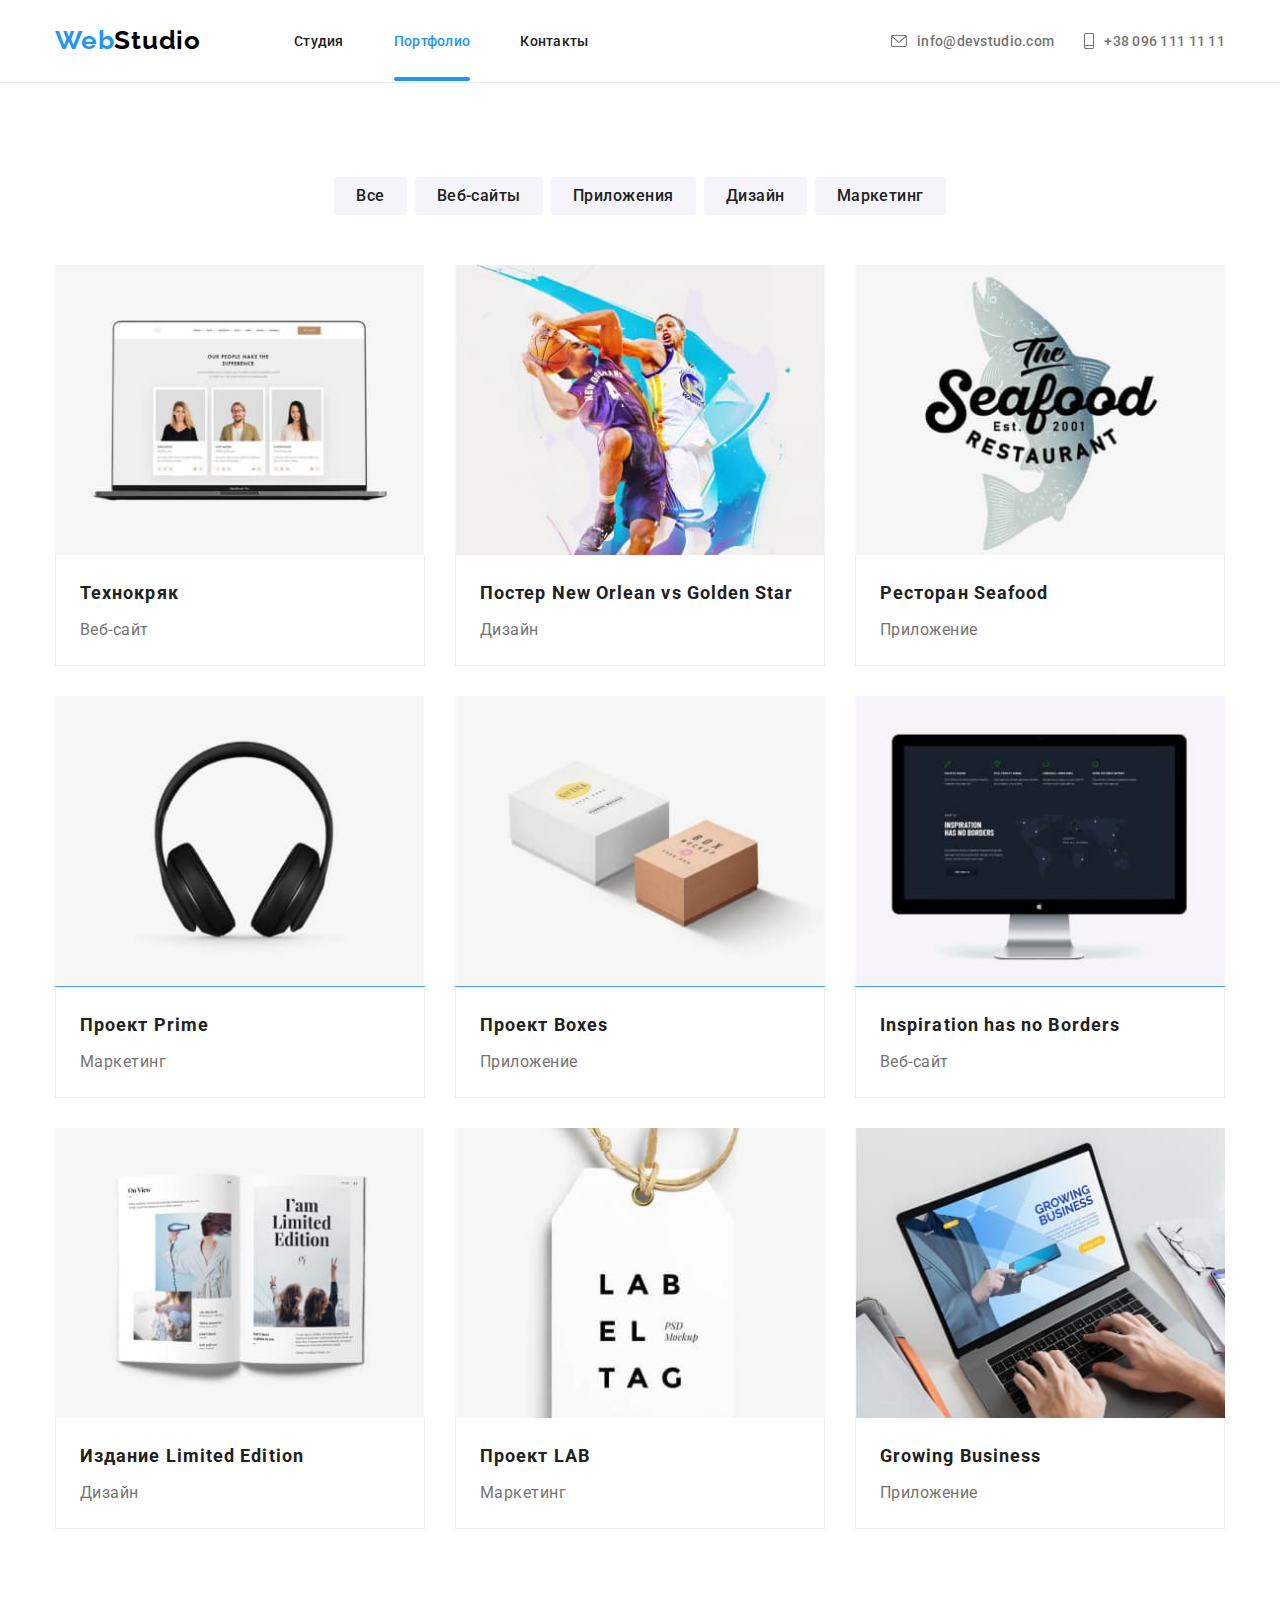
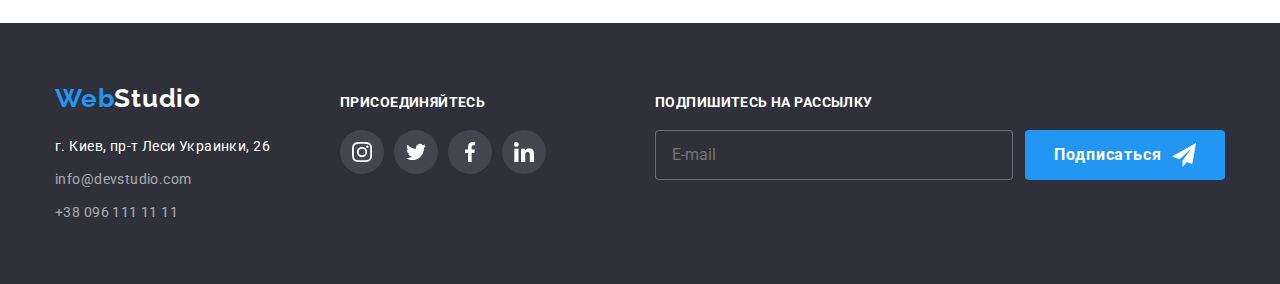
==== portfolio.html @ 91357e31 "Cloned repo and copy data from previouse one" ====
<!DOCTYPE html>
<html lang="en">
<head>
    <meta charset="UTF-8">
    <meta http-equiv="X-UA-Compatible" content="IE=edge">
    <meta name="viewport" content="width=device-width, initial-scale=1.0">
    <title>Portfolio</title>
    <link rel="preconnect" href="https://fonts.gstatic.com">
    <link href="https://fonts.googleapis.com/css2?family=Raleway:wght@700&family=Roboto:wght@400;500;700;900&display=swap"
        rel="stylesheet">
    <link rel="stylesheet" href="./css/modern-normalize.css" />
    <link rel="stylesheet" href="./css/styles.css" />
</head>
<body>
    <!-- Шапка сайта -->
    <header class="hat">
        <div class="header container">
            <nav class="nav">
                <a class="logo-web" href="./index.html">Web<span class="logo-studio">Studio</span></a>
                <ul class="pages">
                    <li><a class="nav-link" href="./index.html">Студия</a></li>
                    <li><a class="nav-link current" href="./portfolio.html">Портфолио</a></li>
                    <li><a class="nav-link" href="#">Контакты</a></li>
                </ul>
            </nav>
            <ul class="contacts">
                <li class="contacts-link">
                    <a class="mail" href="mailto:info@devstudio.com">
                        <svg class="mail-icon" width="16" height="12">
                            <use href="./images/icons/symbol-defs.svg#envelope"></use>
                        </svg>
                        info@devstudio.com
                    </a>
                </li>
                <li>
                    <a class="tel" href="tel:+380961111111">
                        <svg class="tel-icon" width="10" height="16">
                            <use href="./images/icons/symbol-defs.svg#smartphone"></use>
                        </svg>
                        +38 096 111 11 11
                    </a>
                </li>
            </ul>
        </div>
    </header>
    
    <main>
        <section>
             <!-- Заголовок для симантики - пользователю не должен видеть -->
            <h1 class="visually-hidden">Портфолио</h1>
            <!-- Кнопки фильтры -->
            <div class="container portfolio">
                <ul class="btn-set">
                    <li class="btn"><button class="portfolio-btn">Все</button></li>
                    <li class="btn"><button class="portfolio-btn">Веб-сайты</button></li>
                    <li class="btn"><button class="portfolio-btn">Приложения</button></li>
                    <li class="btn"><button class="portfolio-btn">Дизайн</button></li>
                    <li class="btn"><button class="portfolio-btn">Маркетинг</button></li>
                </ul>
            
                <ul class="portfolio-cards">
                    <li class="portfolio-card-set">
                        <div class="thumb">
                            <img src="./images/portfolio/web-side.jpg" alt="Веб-сайт"/>
                            <div class="overlay">
                                <p>Технокряк это современная площадка распространения коронавируса. Компании используют эту платформу для цифрового
                                    шпионажа и атак на защищённые сервера конкурентов.</p>
                            </div>
                        </div>                        
                        <div class="card-content">
                            <h2 class="portfolio-title">Технокряк</h2>
                            <p class="portfolio-description">Веб-сайт</p>
                        </div>                        
                    </li>

                    <li class="portfolio-card-set">
                        <div class="thumb">
                            <img src="./images/portfolio/basketball.jpg" alt="Баскетбол"/>
                            <div class="overlay">
                                <p>Технокряк это современная площадка распространения коронавируса. Компании используют эту платформу для цифрового
                                    шпионажа и атак на защищённые сервера конкурентов.</p>
                            </div>
                        </div>                        
                        <div class="card-content">
                            <h2 class="portfolio-title">Постер New Orlean vs Golden Star</h2>
                            <p class="portfolio-description">Дизайн</p>
                        </div>                        
                    </li>

                    <li class="portfolio-card-set">
                        <div class="thumb">
                            <img src="./images/portfolio/logo-the-seafood.jpg" alt="Постер ресторана" />
                            <div class="overlay">
                                <p>Технокряк это современная площадка распространения коронавируса. Компании используют эту платформу для цифрового
                                    шпионажа и атак на защищённые сервера конкурентов.</p>
                            </div>
                        </div>                        
                        <div class="card-content">
                            <h2 class="portfolio-title">Ресторан Seafood</h2>
                            <p class="portfolio-description">Приложение</p>
                        </div>                        
                    </li>

                    <li class="portfolio-card-set">
                        <div class="thumb">
                            <img src="./images/portfolio/headphones.jpg" alt="Наушники"/>
                            <div class="overlay">
                                <p>Технокряк это современная площадка распространения коронавируса. Компании используют эту платформу для цифрового
                                    шпионажа и атак на защищённые сервера конкурентов.</p>
                            </div>
                        </div>                        
                        <div class="card-content">
                            <h2 class="portfolio-title">Проект Prime</h2>
                            <p class="portfolio-description">Маркетинг</p>
                        </div>                       
                    </li>

                    <li class="portfolio-card-set">
                        <div class="thumb">
                            <img src="./images/portfolio/boxes.jpg" alt="Коробочки"/>
                            <div class="overlay">
                                <p>Технокряк это современная площадка распространения коронавируса. Компании используют эту платформу для цифрового
                                    шпионажа и атак на защищённые сервера конкурентов.</p>
                            </div>
                        </div>                        
                        <div class="card-content">
                            <h2 class="portfolio-title">Проект Boxes</h2>
                            <p class="portfolio-description">Приложение</p>
                        </div>                        
                    </li>

                    <li class="portfolio-card-set">
                        <div class="thumb">
                            <img src="./images/portfolio/monitor.jpg" alt="Монитор"/>
                            <div class="overlay">
                                <p>Технокряк это современная площадка распространения коронавируса. Компании используют эту платформу для цифрового
                                    шпионажа и атак на защищённые сервера конкурентов.</p>
                            </div>
                        </div>                        
                        <div class="card-content">
                            <h2 class="portfolio-title">Inspiration has no Borders</h2>
                            <p class="portfolio-description">Веб-сайт</p>
                        </div>                        
                    </li>

                    <li class="portfolio-card-set">
                        <div class="thumb">
                            <img src="./images/portfolio/magazine.jpg" alt="Журнал"/>
                            <div class="overlay">
                                <p>Технокряк это современная площадка распространения коронавируса. Компании используют эту платформу для цифрового
                                    шпионажа и атак на защищённые сервера конкурентов.</p>
                            </div>
                        </div>                        
                        <div class="card-content">
                            <h2 class="portfolio-title">Издание Limited Edition</h2>
                            <p class="portfolio-description">Дизайн</p>
                        </div>
                    </li>

                    <li class="portfolio-card-set">
                        <div class="thumb">
                            <img src="./images/portfolio/lab.jpg" alt="Название проекта LAB"/>
                            <div class="overlay">
                                <p>Технокряк это современная площадка распространения коронавируса. Компании используют эту платформу для цифрового
                                    шпионажа и атак на защищённые сервера конкурентов.</p>
                            </div>
                        </div>                        
                        <div class="card-content">
                            <h2 class="portfolio-title">Проект LAB</h2>
                            <p class="portfolio-description">Маркетинг</p>
                        </div>                        
                    </li>

                    <li class="portfolio-card-set">
                        <div class="thumb">
                            <img src="./images/portfolio/laptop.jpg" alt="Ноутбук"/>
                            <div class="overlay">
                                <p>Технокряк это современная площадка распространения коронавируса. Компании используют эту платформу для цифрового
                                    шпионажа и атак на защищённые сервера конкурентов.</p>
                            </div>
                        </div>                                          
                        <div class="card-content">
                            <h2 class="portfolio-title">Growing Business</h2>
                            <p class="portfolio-description">Приложение</p>
                        </div>
                    </li>
                </ul>
            </div>
                       
        </section>

    </main>
    <footer>
        <div class="container footer">
            <div>
                <a class="logo-web-f" href="./index.html">Web<span class="logo-studio-f">Studio</span></a>
                <address class="address">
                    <a class="address-f" href="#">г. Киев, пр-т Леси Украинки, 26</a>
                    <a class="mail-f" href="mailto:info@example.com">info@devstudio.com</a>
                    <a class="tel-f" href="tel:+380961111111">+38 096 111 11 11</a>
                </address>
            </div>
            <div class="invitation">
                <h2 class="invitation-title">Присоединяйтесь</h2>
                <ul class="social-icons-f">
                    <li>
                        <a class="social-icons-link-f" href="#">
                            <svg width="20" height="20">
                                <use href="./images/icons/symbol-defs.svg#instagram">
                                </use>
                            </svg>
                        </a>
                    </li>
                    <li>
                        <a class="social-icons-link-f" href="#">
                            <svg width="20" height="20">
                                <use href="./images/icons/symbol-defs.svg#twitter">
                                </use>
                            </svg>
                        </a>
                    </li>
                    <li>
                        <a class="social-icons-link-f" href="#">
                            <svg width="20" height="20">
                                <use href="./images/icons/symbol-defs.svg#facebook">
                                </use>
                            </svg>
                        </a>
                    </li>
                    <li>
                        <a class="social-icons-link-f" href="#">
                            <svg width="20" height="20">
                                <use href="./images/icons/symbol-defs.svg#linkedin">
                                </use>
                            </svg>
                        </a>
                    </li>
                </ul>
            </div>
            <form class="subscription">
                <p class="invitation-title">Подпишитесь на рассылку</p>
                <div class="test">
                    <input type="email" name="email" placeholder="E-mail" />
                    <button type="submit">
                        <div class="subscribe-btn">
                            <span>Подписаться</span>
                            <svg class="icon-send" width="24" height="24">
                                <use href="./images/icons/symbol-defs.svg#icon-send">
                                </use>
                            </svg>
                        </div>
                    </button>
                </div>
            
            </form>
        </div>
    </footer>
</body>
</html>
---- css/styles.css ----
:root {
/* цвет заголовков - color: #212121; */
--title-color: #212121;
/* цвет параграфов - color: #757575; */
--text-color: #757575;
/* акцент - color: #2196F3; */
--accent: #2196F3;
/* цвет текста контактных данных в футере - color: rgba(255, 255, 255, 0.6); */
--other-text-color: rgba(255, 255, 255, 0.6);; 
/* цвет фона - #2F303A */
--background-color: #2F303A;
/* вторичный цвет фона #F5F4FA */
--other-background-color: #F5F4FA;

--hero-beckground: #C4C4C4;
/* Цвет иконок */
--icon-color: #AFB1B8;
/* Цвет иконок в футкре */
--grey-almost-not-transparent: rgba(255, 255, 255, 0.1);
/* Переходы */
--cubic-bezier: cubic-bezier(0.4, 0, 0.2, 1);
--duration: 250ms;

}

/* белый - color: #FFFFFF; */
/* черный - color: #000000; */

ul {list-style: none;}

li {
    display: list-item;
    text-align: -webkit-match-parent;
}

body {
    background-color: #FFFFFF;
    font-family: Roboto;
    font-style: normal;
}

img {
    display: block;
    max-width: 100%;
    height: auto;
}

h1, h2, h3, h4, ul, p {
    margin: 0px;
    padding: 0px;
}

/* Header */
.container{
    max-width: 1200px;
    margin: 0px auto;
    padding: 0px 15px;
}

.header,
.contacts,
.nav,
.pages {
    display: flex;
    align-items: center;
}

.hat {
    border-bottom: 1px solid #ECECEC;
}

.logo-web, .logo-studio {
    text-decoration: none;
    font-family: Raleway;
    font-style: normal;
    font-weight: bold;
    font-size: 26px;
    line-height: 31px;
    letter-spacing: 0.03em;
}

.logo-web {
    color: var(--accent);
    
    padding: 24px 0px 25px 0px;
    margin-right: 93px;
}

.logo-studio {color: #000000;}

.pages {
    margin: 0px;
    padding: 32px 0px;
    /* width: 294px; */
    /* justify-content: space-between; */
}

.nav-link {
    margin-right: 50px;
}

.nav-link {
    position: relative;
    text-decoration: none;
    font-weight: 500;
    font-size: 14px;
    line-height: 16px;
    letter-spacing: 0.02em;
    color: #212121;
    padding-top: 32px;
    padding-bottom: 32px;

    transition: color var(--duration) var(--cubic-bezier);
}

.nav-link:hover,
.nav-link:focus {
    color: var(--accent);
    transition: color var(--duration) var(--cubic-bezier);
}

.nav-link::after {
    content: "";
    position: absolute;
    left: 0;
    bottom: 0;
    display: block;
    width: 100%;
    height: 4px;
    border: 1px solid var(--accent);
    border-radius: 2px;
    background-color: var(--accent);
    
    transform: scaleX(0);
    transition: transform var(--duration) var(--cubic-bezier);
}

.nav-link:hover::after,
.nav-link:focus::after{
    transform: scaleX(1);
    transition: transform var(--duration) var(--cubic-bezier);
}

.current {
    color: var(--accent);
}

.current::after {
    transform: scaleX(1);
}

.contacts {
    display: flex;
    margin-left: auto;
    align-items: center;
}

.mail,
.tel {
    text-decoration: none;
    font-weight: 500;
    font-size: 14px;
    line-height: 16px;
    letter-spacing: 0.02em;
    color: #757575;
    transition: color var(--duration) var(--cubic-bezier);

    display: flex;
    align-items: center;
    
}

.mail {
    margin-right: 30px;
}

.mail-icon,
.mail-icon,
.tel-icon,
.tel-icon {
    fill: currentColor;
    
    display: flex;
    margin-right: 10px;
}

.mail:hover,
.mail:focus,
.tel:hover,
.tel:focus {
    color: var(--accent);
    transition: color var(--duration) var(--cubic-bezier);
}

.mail-icon:hover,
.mail-icon:focus,
.tel-icon:hover,
.tel-icon:focus {
    color: var(--accent);
    transition: color var(--duration) var(--cubic-bezier);
}

/* Герой */
.hero {
    background-image: linear-gradient(to right,
     rgba(47, 48, 58, 0.4),
     rgba(47, 48, 58, 0.4)),
     url(../images/main/hero.jpg);
    background-color: var(--hero-beckground);
    background-repeat: no-repeat;
    background-position: center;
    background-size: cover;
    max-width: 1600px;
    margin-left: auto;
    margin-right: auto;    
}

.container-hero{
    margin: 0px auto;
    padding: 200px 15px;
    text-align: center;
}

.hero-title {
    text-decoration: none;
    font-weight: 900;
    font-size: 44px;
    line-height: 60px;
    text-align: center;
    letter-spacing: 0.06em;
    text-transform: uppercase;
    color: #FFFFFF;

    max-width: 696px;
    margin: 0px auto 30px;
}

.hero-button {
    color: #FFFFFF;
    background-color: var(--accent);
    font-weight: bold;
    font-size: 16px;
    line-height: 30px;
    text-align: center;
    letter-spacing: 0.06em;

    border: 0px;
    border-radius: 4px;
    padding: 10px 32px;
}

/* Преимущества */
.section-advantages {
    padding-top: 94px;
}

.visually-hidden {
    position: absolute;
    width: 1px;
    height: 1px;
    margin: -1px;
    border: 0;
    padding: 0;
    white-space: nowrap;
    clip-path: inset(100%);
    clip: rect(0 0 0 0);
    overflow: hidden;
}

.card-advantages {
    display: flex;
    justify-content:space-between;
    margin: 0px;
    padding: 0px;
}

.card-advantages-item {
    width: 270px;    
}

.card-advantages-item:not(:last-child) {
    margin-right: 30px;
}

.advantages-img {
    background: var(--other-background-color);
    border-radius: 4px;
    height: 120px;
    width: 270px;
    padding: 25px 100px;
    margin-bottom: 30px;
}

.advantages {
    font-weight: bold;
    font-size: 14px;
    line-height: 16px;
    letter-spacing: 0.03em;
    text-transform: uppercase;
    color: var(--title-color);

    margin-bottom: 10px;
}

.advantages-description {
    font-weight: normal;
    font-size: 14px;
    line-height: 24px;
    letter-spacing: 0.03em;
    color: var(--text-color);    
}

/* секции Чем мы занимаемся*/

.section-case {
    padding-top: 94px;
    padding-bottom: 94px;
}

.section-case-title {
    font-weight: bold;
    font-size: 36px;
    line-height: 42px;
    text-align: center;
    letter-spacing: 0.03em;
    color: var(--title-color);

    margin-bottom: 50px;
}

.cards-case {
    display: flex;
    justify-content:space-between;
}

.card-img:not(:last-child) {
    margin-right: 30px;
    position: relative;   
}

.card-img .thumb {
    /* height: 294px; высоту фиксированую лучше не использовать, а применять формулы */
    position: relative;
}

.card-img img {
    display: block;
    height: 100%;
    width: 100%;
    object-fit: cover;    
}

.inscription {
    position: absolute;
    bottom: 0;
    width: 100%;
    height: 70px;
    background: rgba(47, 48, 58, 0.8);
    
    font-family: Roboto;
    font-weight: bold;
    font-size: 14px;
    line-height: 16px;
    text-align: center;
    letter-spacing: 0.03em;
    text-transform: uppercase;
    color: #FFFFFF;
    padding: 27px 0;
}

/* секция Команда */
.section-team {background: var(--other-background-color);}

.section-team .container {
    padding-top: 94px;
    padding-bottom: 94px;
}

.section-team-title {
    font-weight: bold;
    font-size: 36px;
    line-height: 42px;
    text-align: center;
    letter-spacing: 0.03em;
    color: var(--title-color);

    margin-bottom: 50px;
}

.cards-team {
    --set-gap: 30px;

    display: flex;
    flex-wrap: wrap;
    
    margin: 0px;
    margin-left: -30px;
    margin-top: calc(-1 * var(--set-gap));
}

.card {
    flex-basis: calc(100%/ 4 - var(--set-gap));
    margin-left: var(--set-gap);
    margin-top: 30px;
    background-color: #FFFFFF;
    box-shadow: 0px 1px 3px rgba(0, 0, 0, 0.12), 0px 1px 1px rgba(0, 0, 0, 0.14), 0px 2px 1px rgba(0, 0, 0, 0.2);
    border-radius: 0px 0px 4px 4px;
}

.card img {
    object-fit: cover;
}

.personal-name {
    font-weight: 500;
    font-size: 16px;
    line-height: 19px;
    letter-spacing: 0.03em;
    color: var(--title-color);
    text-align: center;
    
    margin-bottom: 10px;
}

.post {
    font-weight: normal;
    font-size: 16px;
    line-height: 19px;
    letter-spacing: 0.03em;
    color: var(--text-color);
    text-align: center;

    margin-bottom: 16px;
}

.social-icons {
    padding: 0;
    margin: 0;
    list-style: none;
    display: flex;
    justify-content: space-between;
}

/* .social-icons li:not(:last-child) {
    margin-right: 10px;
} */

.social-icons-link {
    display: flex;
    justify-content: center;
    align-items: center;
    width: 44px;
    height: 44px;
    border-radius: 50%; 

    fill: var(--icon-color);
    background-color: #ffffff;
    transition: background-color var(--duration) var(--cubic-bezier), fill var(--duration) var(--cubic-bezier);
}

.social-icons-link:hover,
.social-icons-link:focus {
    background-color: var(--accent);
    fill: #FFFFFF;
    transition: background-color var(--duration) var(--cubic-bezier), fill var(--duration) var(--cubic-bezier);
}

.team-info {
    padding: 30px 32px;
}

/*Постоянные клиенты*/

.section-clients {
    padding-top: 94px;
    padding-bottom: 94px;
}

.section-clients-title {
    font-weight: bold;
    font-size: 36px;
    line-height: 42px;
    text-align: center;
    letter-spacing: 0.03em;
    color: var(--title-color);

    margin-bottom: 50px;
}

.clients {
    --set-gap: 30px;

    display: flex;
    flex-wrap: wrap;
    
    margin-left: calc(-1*var(--set-gap)); 
    margin-top: calc(-1*var(--set-gap));   
}

.clients-item {
    flex-basis: calc(100%/6 - var(--set-gap));
    margin-left: var(--set-gap);
    margin-top: 30px;    
}

.clients-link {
    display: flex;
    justify-content: center;
    align-items: center;
    width: 170px;
    height: 90px;
    color: var(--icon-color);
    border: 1px solid var(--icon-color);
    border-radius: 4px;
    transition: color var(--duration) var(--cubic-bezier), border var(--duration) var(--cubic-bezier);
}

.clients-link:hover,
.clients-link:focus {
    color: var(--accent);
    border: 1px solid var(--accent);
    transition: color var(--duration) var(--cubic-bezier), border var(--duration) var(--cubic-bezier);
}

.clients-icon {
    fill: currentColor;
}


/* Футер */
footer {
    background-color: var(--background-color);
    padding-top: 60px;
    padding-bottom: 60px;
}

.logo-web-f {
    text-decoration: none;
    font-family: Raleway;
    font-style: normal;
    font-weight: bold;
    font-size: 26px;
    line-height: 31px;
    letter-spacing: 0.03em;
    color: var(--accent);
    
    display: block;
    margin-bottom: 20px;    
}

.logo-studio-f {color: #FFFFFF;}

.address-f,
.mail-f,
.tel-f {
    text-decoration: none;
    font-family: Roboto;
    font-style: normal;
    font-weight: normal;
    font-size: 14px;
    line-height: 24px;
    letter-spacing: 0.03em;
}

.address-f {
    display: block;
    margin-bottom: 9px;

    color: #FFFFFF;
    
}

.mail-f,
.tel-f {
    color:rgba(255, 255, 255, 0.6);

    display: block;
}

.mail-f {
    margin-bottom: 9px;
}

.invitation,
.footer {
    display: flex;
    align-items: baseline;
}

.invitation{
    flex-direction: column;
    margin-left: 70px;    
}
 
.invitation-title {
    font-family: Roboto;
    font-style: normal;
    font-weight: bold;
    font-size: 14px;
    line-height: 16px;
    letter-spacing: 0.03em;
    text-transform: uppercase;
    color: #FFFFFF;

    margin-bottom: 20px;
}
.social-icons-f {
    padding: 0;
    margin: 0;
    list-style: none;
    display: flex;
}

.social-icons-f li:not(:last-child) {
    margin-right: 10px;
}

.social-icons-link-f {
    display: flex;
    justify-content: center;
    align-items: center;
    width: 44px;
    height: 44px;    
    border-radius: 50%;

    fill: #FFFFFF;
    background: var(--grey-almost-not-transparent);
    transition: background-color var(--duration) var(--cubic-bezier);

}

.social-icons-link-f:hover,
.social-icons-link-f:focus {
    background-color: var(--accent);
}

.subscription {
    margin-left: auto;    
}

.subscription input {
    width: 358px;
    height: 50px;
    font-family: Roboto;
    font-size: 16px;
    line-height: 20px;
    color: rgba(255, 255, 255, 0.6);
    background: var(--background-color);
    border: 1px solid rgba(255, 255, 255, 0.3);
    border-radius: 4px;

    margin-right: 12px;
    padding: 15px 16px;
}

.subscription button {
    width: 200px;
    height: 50px;
    background-color: var(--accent);
    border-radius: 4px;
    border: 0px;
    
    font-family: Roboto;
    font-weight: bold;
    font-size: 16px;
    line-height: 30px;
    letter-spacing: 0.06em;
    text-align: center;     
    color: #FFFFFF;    
}

.icon-send {    
    fill: currentColor;
}

.subscription div {
    display: flex;
    align-items: center;
}

.subscribe-btn {
    justify-content: center;
}

.subscribe-btn>span {
    margin-right: 10px;
}

/* Портфолио */
.portfolio {
    padding-top: 94px;
    padding-bottom: 94px;
}

.btn-set {
    display: flex;
    justify-content: center;
    align-items: center;
    border-radius: 4px;
    margin-bottom: 50px;
}

.btn-set >.btn:not(:last-child) {
    margin-right: 8px;
}

.portfolio-btn {
    background: var(--other-background-color);
    font-weight: 500;
    font-size: 16px;
    line-height: 26px;
    text-align: center;
    letter-spacing: 0.03em;
    color: var(--title-color);

    border: 0px;
    padding: 6px 22px;
    border-radius: 4px;
    transition: background-color var(--duration) var(--cubic-bezier), color var(--duration) var(--cubic-bezier), box-shadow var(--duration) var(--cubic-bezier);
}

.portfolio-btn:hover,
.portfolio-btn:focus {
    background-color: var(--accent);
    color:#FFFFFF;
    box-shadow: 0px 3px 1px rgba(0, 0, 0, 0.1), 0px 1px 2px rgba(0, 0, 0, 0.08), 0px 2px 2px rgba(0, 0, 0, 0.12);
}

.portfolio-title {
    font-weight: bold;
    font-size: 18px;
    line-height: 36px;
    letter-spacing: 0.06em;
    color: var(--title-color);
    
    margin: 0px;
}
.portfolio-description {
    font-weight: normal;
    font-size: 16px;
    line-height: 30px;
    letter-spacing: 0.03em;
    color: var(--text-color);
    
    margin-top: 4px;
}

.portfolio-cards {
    display: flex;
    flex-wrap: wrap;
    padding: 0;
    margin-top: -30px;
    margin-left: -30px;
    list-style: none;
    
}
.portfolio-cards >.portfolio-card-set {
    flex-basis: calc(100% / 3 - 30px);
    margin-top: 30px;
    margin-left: 30px;
    transition: box-shadow var(--duration) var(--cubic-bezier);    
}

.card-content {
    padding: 20px 24px;
    border-left: 1px solid #EEEEEE;
    border-right: 1px solid #EEEEEE;
    border-bottom: 1px solid #EEEEEE;
}

/* .portfolio-card-set .thumb {
    height: 294px;
    высоту фиксированую лучше не задавать
} */

.portfolio-card-set img {
    display: block;
    width: 100%;
    height: auto;
    object-fit: cover;
}

.portfolio-card-set:hover,
.portfolio-card-set:focus {
    box-shadow: 0px 4px 4px rgba(0, 0, 0, 0.25), 0px 1px 1px rgba(0, 0, 0, 0.12), 0px 4px 4px rgba(0, 0, 0, 0.06);
    transition: box-shadow var(--duration) var(--cubic-bezier);    
}

.portfolio-card-set>.thumb {
    position: relative;
    overflow: hidden;
}

.overlay {
    position: absolute;
    top: 0;
    left: 0;
    width: 100%;
    height: 100%;
    
    transform: translateY(100%);
    transition: transform var(--duration) var(--cubic-bezier);

    background-color: rgba(33, 150, 243, 0.9);;
    color: #ffffff;
    padding: 63px 24px;
    font-family: Roboto;
    font-weight: normal;
    font-size: 18px;
    line-height: 28px;
    letter-spacing: 0.03em;
}

.portfolio-card-set:hover .overlay {
    transform: translateY(0);    
}

/* Модальное окно */
.backdrop-order {
    position: fixed;
    top: 0;
    left: 0;
    width: 100%;
    height: 100%;
    background-color: rgba(0, 0, 0, 0.2);
    border-radius: 4px;

    opacity: 1;
    transition: opacity var(--duration) var(--cubic-bezier);
}

.backdrop-order.is-hidden {
    opacity: 0;
    pointer-events: none;
    
}

.backdrop-order.is-hidden .modal-order {
    transform: translate(-50%, -50%) scale(1.2);
}

.modal-order {
    position: fixed;
    top: 50%;
    left: 50%;
    transform: translate(-50%, -50%) scale(1);
    transition: transform var(--duration) var(--cubic-bezier);
    
    width: 528px;
    height: 581px;
    border-radius: 4px;
    background-color: #ffffff;
    padding: 40px;
}

.close-button {
    position: absolute;
    top: 8px;
    right: 8px;
    display: flex;
    justify-content: center;
    height: 30px;
    width: 30px;
    padding: 6px; 
    border-radius: 50%;
    border: 1px solid rgba(0, 0, 0, 0.1);
    background-color: #ffffff;

    transition: fill var(--duration) var(--cubic-bezier);
}

.close-button:hover,
.close-button:focus,
.close-button:active {
    fill: var(--accent);
}

.signup-form,
.label {
    display: flex;
    flex-direction: column;

    font-family: Roboto;
    font-size: 12px;
    line-height: 14.06px;
    letter-spacing: 0.01em;
    color: var(--text-color);
    margin-bottom: 10px;
}

.label span {
    margin-bottom: 4px;
}

.data-input {
    position: relative;
    border: 1px solid rgba(33, 33, 33, 0.2);
    border-radius: 4px;
    width: 448px;
    height: 40px;
    padding-left: 42px;

    transition: border var(--duration) var(--cubic-bezier);
}

.label:hover .data-input,
.label:focus .data-input,
.label:focus-within .data-input {
    border: 1px solid var(--accent);
    outline: none;
}

.signup-form-title {
    font-family: Roboto;
    font-weight: bold;
    font-size: 20px;
    line-height: 23px;
    text-align: center;
    letter-spacing: 0.03em;
    color: var(--title-color);
    margin-bottom: 12px;
}

.data-label {
    position: relative;
}

.signup-form-icons {
    position: absolute;
    top: 50%;
    transform: translateY(-50%);
    left: 12px;
    
    transition: fill var(--duration) var(--cubic-bezier);

}

.label:hover .signup-form-icons,
.label:focus .signup-form-icons,
.label:focus-within .signup-form-icons {
    fill: var(--accent);
}

.label textarea {
    border: 1px solid rgba(33, 33, 33, 0.2);
    border-radius: 4px;
    width: 448px;
    height: 120px;
    overflow : auto;
    resize : none;

    padding: 12px 16px;
    transition: border var(--duration) var(--cubic-bezier);
}
.label textarea::placeholder { /* Chrome, Firefox, Opera, Safari 10.1+ */
    color: rgba(117, 117, 117, 0.5); /* Firefox */
}

.label textarea:hover,
.label textarea:focus,
.label textarea:focus-within {
    border: 1px solid var(--accent);
    outline: none;
}

.checkbox-conditions {
    margin-bottom: 30px;
    display: flex;
    justify-content: center;
    align-items: center;
}

.checkbox-conditions > span {
    font-family: Roboto;
    font-size: 14px;
    line-height: 24px;
    letter-spacing: 0.03em;
    color: var(--text-color);
    
}

.checkbox-conditions > span > a {
    color: var(--accent)
}

.icon {
    fill: #ffffff;
    border: 2px solid var(--title-color);  
    border-radius: 2px;
    margin-right: 7px;    

}

.checkbox:checked + .icon {
    fill: var(--accent);
    border: none;    
    transition: fill var(--duration) var(--cubic-bezier);
}

.send-button {
    display: block;
    margin: 0px auto;
    height: 50px;
    width: 200px;
    background-color: var(--accent);
    border: 1px solid var(--accent);
    box-shadow: 0px 4px 4px rgba(0, 0, 0, 0.15);
    border-radius: 4px;

    font-family: Roboto;
    font-weight: bold;
    font-size: 16px;
    line-height: 30px;
    letter-spacing: 0.06em;
    color: #ffffff;

    transition: border var(--duration) var(--cubic-bezier), background-color var(--duration) var(--cubic-bezier);
}

.send-button:hover ,
.send-button:focus {
    background-color: #188CE8;
    border: 1px solid  #188CE8;
}
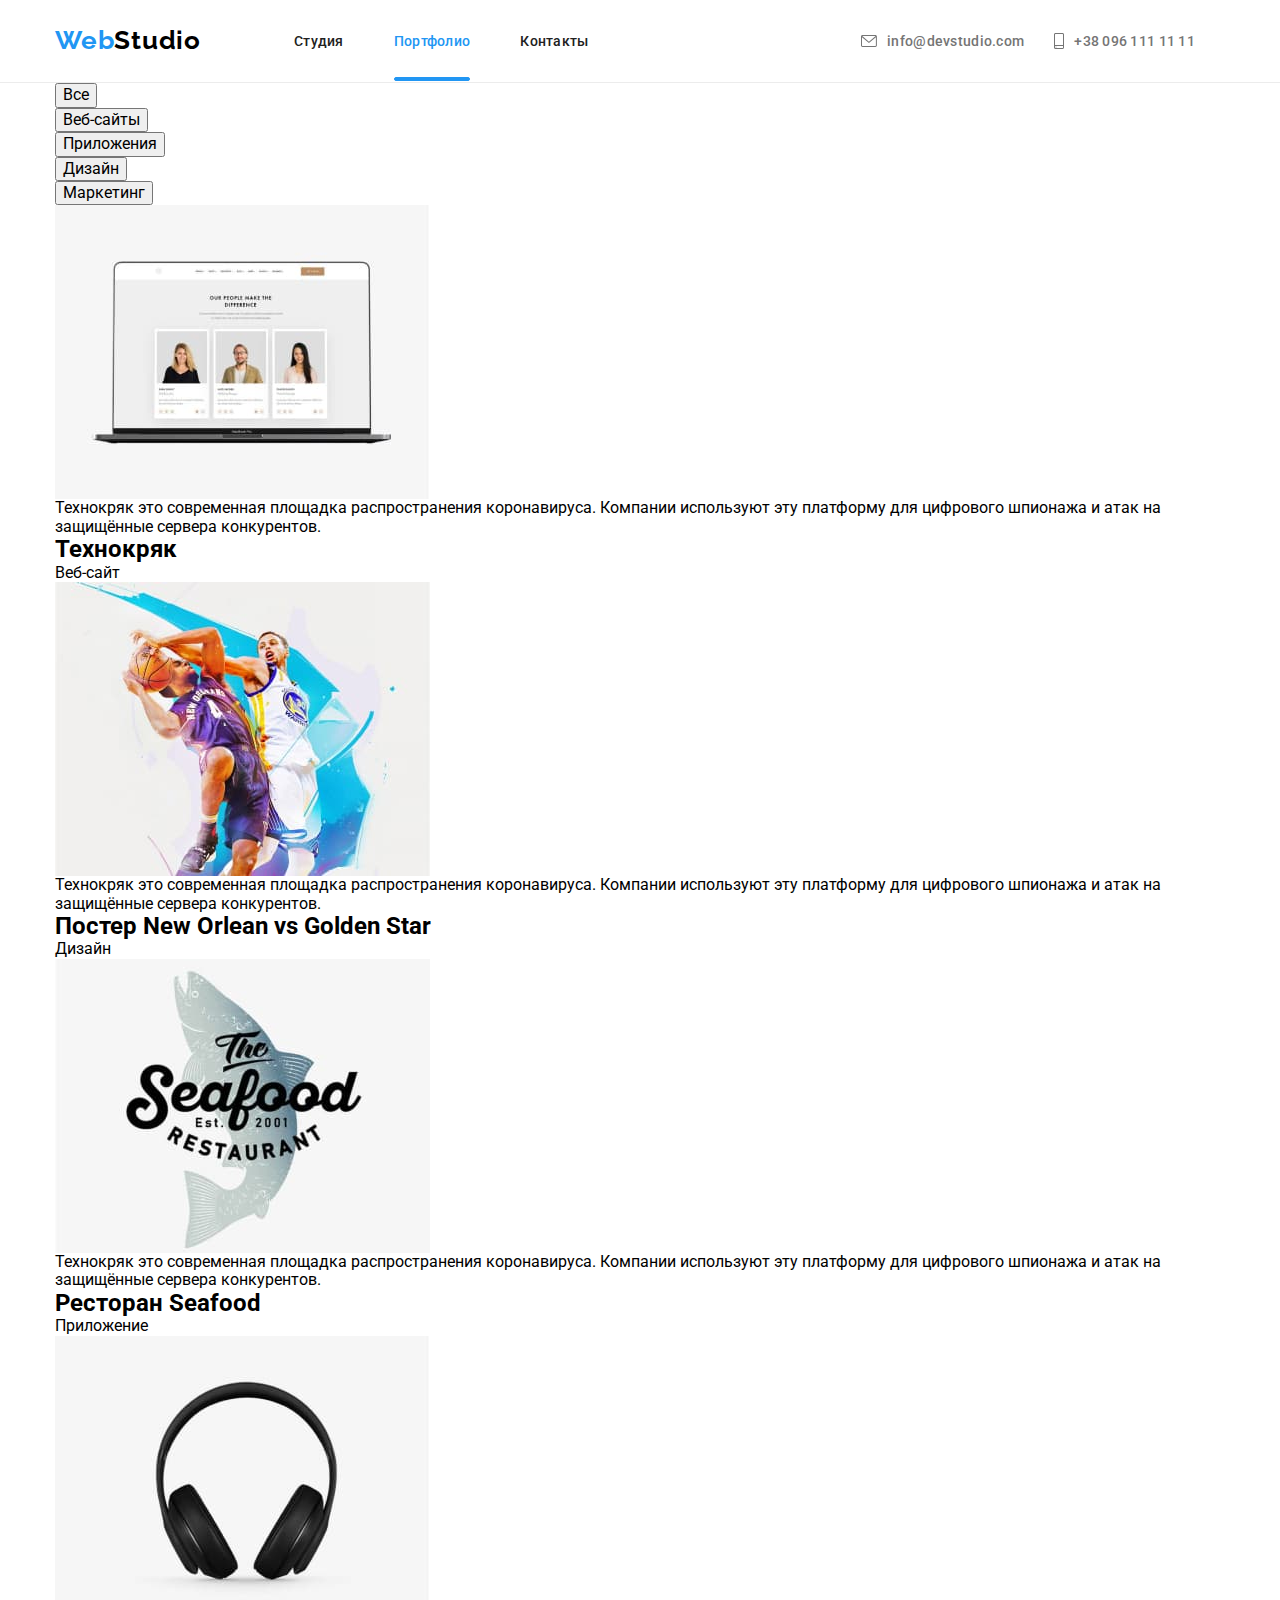
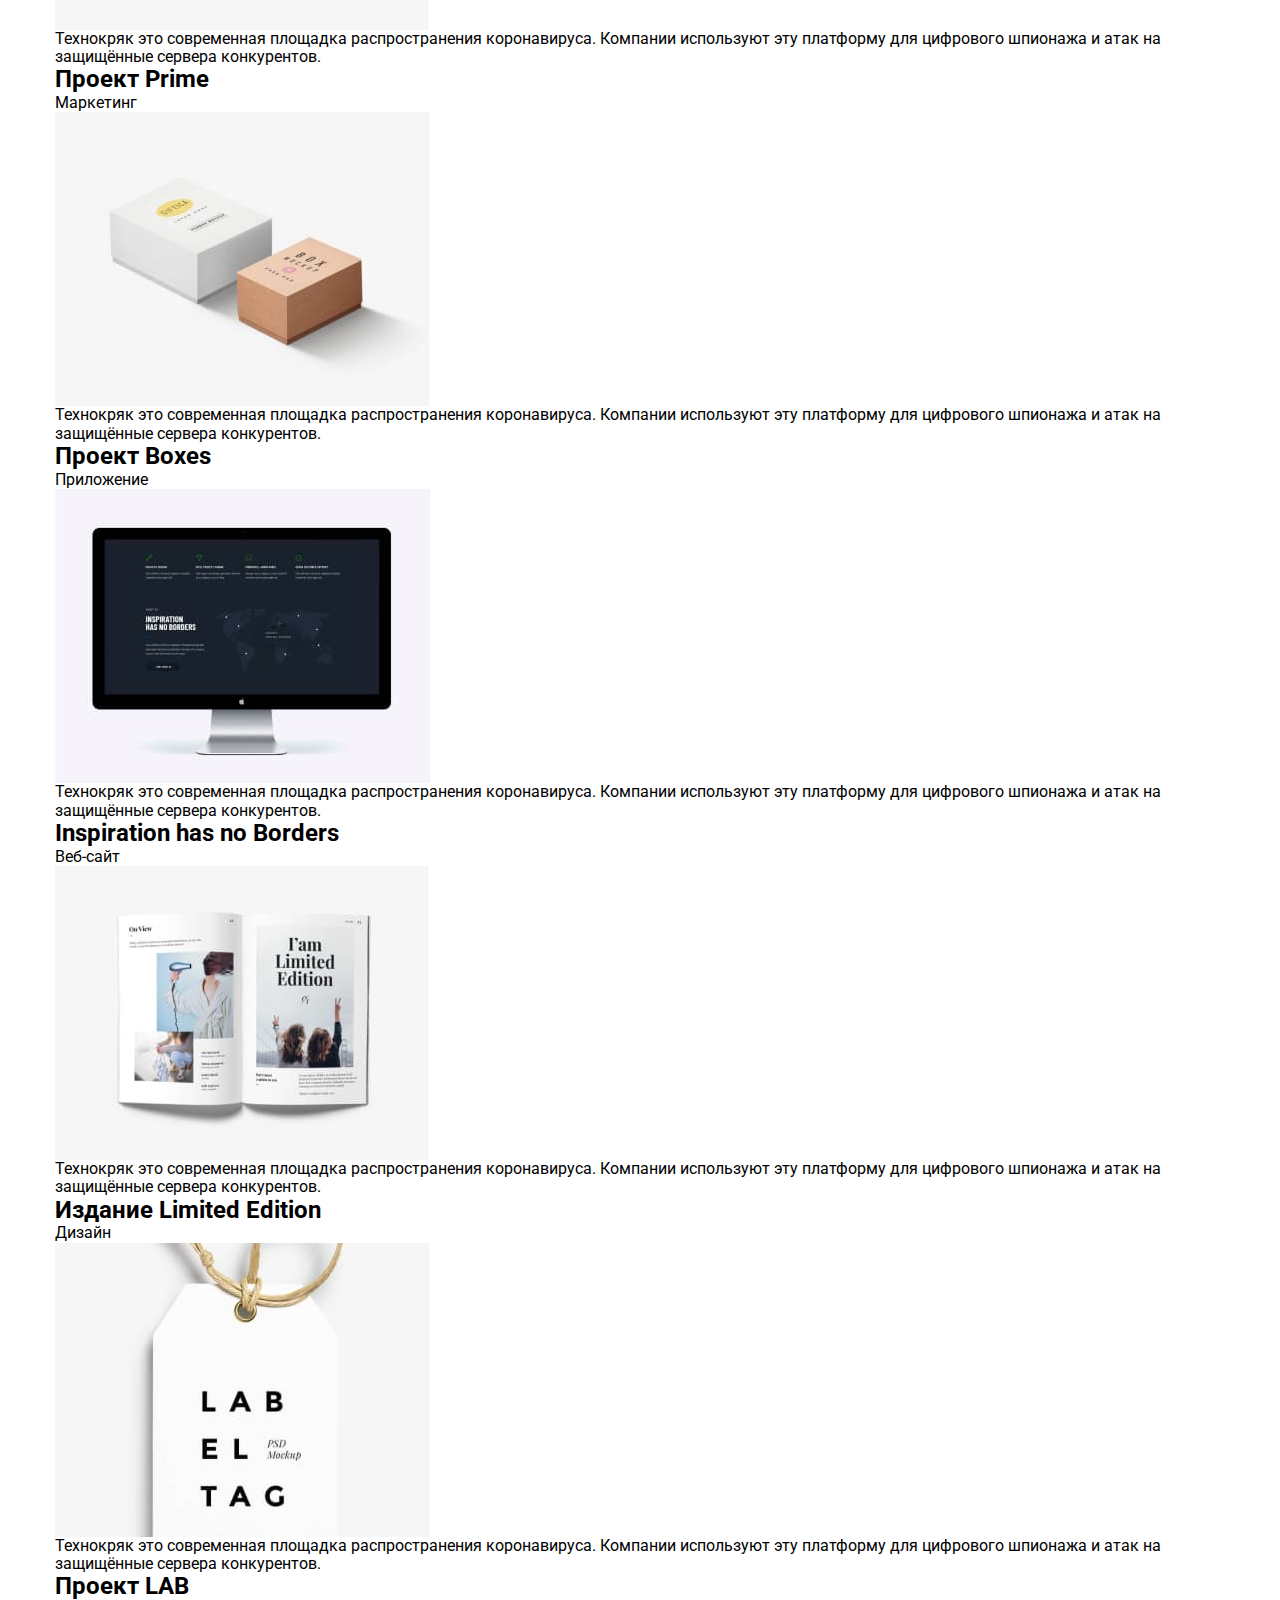
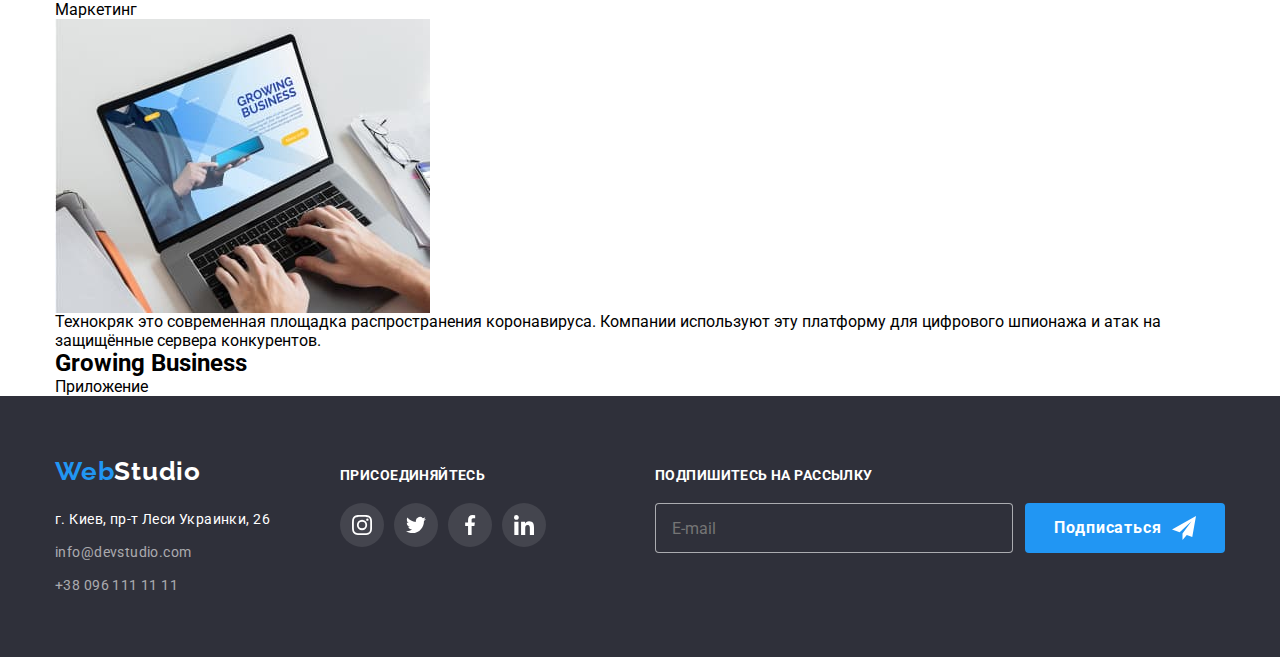
==== commit ceec7ace: "Finished page Index" ====
--- a/portfolio.html
+++ b/portfolio.html
@@ -8,33 +8,32 @@
     <link rel="preconnect" href="https://fonts.gstatic.com">
     <link href="https://fonts.googleapis.com/css2?family=Raleway:wght@700&family=Roboto:wght@400;500;700;900&display=swap"
         rel="stylesheet">
-    <link rel="stylesheet" href="./css/modern-normalize.css" />
-    <link rel="stylesheet" href="./css/styles.css" />
+    <link rel="stylesheet" href="./css/main.min.css" />
 </head>
 <body>
     <!-- Шапка сайта -->
-    <header class="hat">
-        <div class="header container">
-            <nav class="nav">
-                <a class="logo-web" href="./index.html">Web<span class="logo-studio">Studio</span></a>
-                <ul class="pages">
-                    <li><a class="nav-link" href="./index.html">Студия</a></li>
-                    <li><a class="nav-link current" href="./portfolio.html">Портфолио</a></li>
-                    <li><a class="nav-link" href="#">Контакты</a></li>
+    <header class="header">
+        <div class="container header__container">
+            <nav class="navigation">
+                <a class="logo" href="./index.html">Web<span class="logo__studio">Studio</span></a>
+                <ul class="menu">
+                    <li><a class="menu__link" href="./index.html">Студия</a></li>
+                    <li><a class="menu__link menu__link--current" href="#">Портфолио</a></li>
+                    <li><a class="menu__link" href="#">Контакты</a></li>
                 </ul>
             </nav>
             <ul class="contacts">
-                <li class="contacts-link">
-                    <a class="mail" href="mailto:info@devstudio.com">
-                        <svg class="mail-icon" width="16" height="12">
+                <li>
+                    <a class="contacts__link" href="mailto:info@devstudio.com">
+                        <svg class="contacts__icon" width="16" height="12">
                             <use href="./images/icons/symbol-defs.svg#envelope"></use>
                         </svg>
                         info@devstudio.com
                     </a>
                 </li>
                 <li>
-                    <a class="tel" href="tel:+380961111111">
-                        <svg class="tel-icon" width="10" height="16">
+                    <a class="contacts__link" href="tel:+380961111111">
+                        <svg class="contacts__icon" width="10" height="16">
                             <use href="./images/icons/symbol-defs.svg#smartphone"></use>
                         </svg>
                         +38 096 111 11 11
@@ -190,45 +189,45 @@
         </section>
 
     </main>
-    <footer>
-        <div class="container footer">
+    <footer class="footer">
+        <div class="container footer__container">
             <div>
-                <a class="logo-web-f" href="./index.html">Web<span class="logo-studio-f">Studio</span></a>
-                <address class="address">
-                    <a class="address-f" href="#">г. Киев, пр-т Леси Украинки, 26</a>
-                    <a class="mail-f" href="mailto:info@example.com">info@devstudio.com</a>
-                    <a class="tel-f" href="tel:+380961111111">+38 096 111 11 11</a>
+                <a class="footer__logo" href="./index.html">Web<span class="footer__studio">Studio</span></a>
+                <address>
+                    <a class="footer__address" href="#">г. Киев, пр-т Леси Украинки, 26</a>
+                    <a class="footer__mail" href="mailto:info@example.com">info@devstudio.com</a>
+                    <a class="footer__tel" href="tel:+380961111111">+38 096 111 11 11</a>
                 </address>
             </div>
             <div class="invitation">
-                <h2 class="invitation-title">Присоединяйтесь</h2>
-                <ul class="social-icons-f">
-                    <li>
-                        <a class="social-icons-link-f" href="#">
+                <p class="invitation__title">Присоединяйтесь</p>
+                <ul class="invitation__social-icons">
+                    <li class="invitation__item">
+                        <a class="invitation__link" href="#">
                             <svg width="20" height="20">
                                 <use href="./images/icons/symbol-defs.svg#instagram">
                                 </use>
                             </svg>
                         </a>
                     </li>
-                    <li>
-                        <a class="social-icons-link-f" href="#">
+                    <li class="invitation__item">
+                        <a class="invitation__link" href="#">
                             <svg width="20" height="20">
                                 <use href="./images/icons/symbol-defs.svg#twitter">
                                 </use>
                             </svg>
                         </a>
                     </li>
-                    <li>
-                        <a class="social-icons-link-f" href="#">
+                    <li class="invitation__item">
+                        <a class="invitation__link" href="#">
                             <svg width="20" height="20">
                                 <use href="./images/icons/symbol-defs.svg#facebook">
                                 </use>
                             </svg>
                         </a>
                     </li>
-                    <li>
-                        <a class="social-icons-link-f" href="#">
+                    <li class="invitation__item">
+                        <a class="invitation__link" href="#">
                             <svg width="20" height="20">
                                 <use href="./images/icons/symbol-defs.svg#linkedin">
                                 </use>
@@ -238,20 +237,20 @@
                 </ul>
             </div>
             <form class="subscription">
-                <p class="invitation-title">Подпишитесь на рассылку</p>
-                <div class="test">
-                    <input type="email" name="email" placeholder="E-mail" />
-                    <button type="submit">
-                        <div class="subscribe-btn">
-                            <span>Подписаться</span>
-                            <svg class="icon-send" width="24" height="24">
+                <p class="subscription__title">Подпишитесь на рассылку</p>
+                <div class="subscription__box">
+                    <input class="subscription__input" type="email" name="email" placeholder="E-mail" />
+                    <button class="subscribe-btn" type="submit">
+                        <div class="subscribe-btn__content">
+                            <span class="subscribe-btn__text">Подписаться</span>
+                            <svg class="subscribe-btn__icon" width="24" height="24">
                                 <use href="./images/icons/symbol-defs.svg#icon-send">
                                 </use>
                             </svg>
-                        </div>
+                        </div>                                        
                     </button>
                 </div>
-            
+    
             </form>
         </div>
     </footer>
--- a/css/main.min.css
+++ b/css/main.min.css
@@ -0,0 +1,2 @@
+/*! modern-normalize v1.0.0 | MIT License | https://github.com/sindresorhus/modern-normalize */*,*::before,*::after{-webkit-box-sizing:border-box;box-sizing:border-box}:root{-moz-tab-size:4;-o-tab-size:4;tab-size:4}html{line-height:1.15;-webkit-text-size-adjust:100%}body{margin:0;padding:0}body{font-family:system-ui,-apple-system,"Segoe UI",Roboto,Helvetica,Arial,sans-serif,"Apple Color Emoji","Segoe UI Emoji"}hr{height:0;color:inherit}abbr[title]{-webkit-text-decoration:underline dotted;text-decoration:underline dotted}b,strong{font-weight:bolder}code,kbd,samp,pre{font-family:ui-monospace, SFMono-Regular, Consolas, "Liberation Mono", Menlo, monospace;font-size:1em}small{font-size:80%}sub,sup{font-size:75%;line-height:0;position:relative;vertical-align:baseline}sub{bottom:-0.25em}sup{top:-0.5em}table{text-indent:0;border-color:inherit}button,input,optgroup,select,textarea{font-family:inherit;font-size:100%;line-height:1.15;margin:0}address{font-style:normal}button,select{text-transform:none}button,[type="button"],[type="reset"],[type="submit"]{-webkit-appearance:button}::-moz-focus-inner{border-style:none;padding:0}:-moz-focusring{outline:1px dotted ButtonText}:-moz-ui-invalid{box-shadow:none}legend{padding:0}progress{vertical-align:baseline}::-webkit-inner-spin-button,::-webkit-outer-spin-button{height:auto}[type="search"]{-webkit-appearance:textfield;outline-offset:-2px}::-webkit-search-decoration{-webkit-appearance:none}::-webkit-file-upload-button{-webkit-appearance:button;font:inherit}summary{display:list-item}ul{list-style:none}li{display:list-item;text-align:-webkit-match-parent}body{background-color:#FFFFFF;font-family:Roboto;font-style:normal}img{display:block;max-width:100%;height:auto}h1,h2,h3,h4,ul,p{margin:0px;padding:0px}.container{max-width:1200px;margin:0px auto;padding:0px 15px}.visually-hidden{position:absolute;width:1px;height:1px;margin:-1px;border:0;padding:0;white-space:nowrap;-webkit-clip-path:inset(100%);clip-path:inset(100%);clip:rect(0 0 0 0);overflow:hidden}.header{border-bottom:1px solid #ECECEC}.header__container{display:-webkit-box;display:-ms-flexbox;display:flex;-webkit-box-align:center;-ms-flex-align:center;align-items:center}.logo{text-decoration:none;font-family:Raleway;font-style:normal;font-weight:bold;font-size:26px;line-height:31px;letter-spacing:0.03em;color:#2196F3;padding:24px 0px 25px 0px;margin-right:93px}.logo__studio{color:#000000}.navigation{display:-webkit-box;display:-ms-flexbox;display:flex;-webkit-box-align:center;-ms-flex-align:center;align-items:center}.menu{display:-webkit-box;display:-ms-flexbox;display:flex;-webkit-box-align:center;-ms-flex-align:center;align-items:center;margin:0px;padding:32px 0px}.menu__link{position:relative;text-decoration:none;font-weight:500;font-size:14px;line-height:16px;letter-spacing:0.02em;color:#212121;padding-top:32px;padding-bottom:32px;margin-right:50px;-webkit-transition:color 2500ms cubic-bezier(0.4, 0, 0.2, 1);transition:color 2500ms cubic-bezier(0.4, 0, 0.2, 1)}.menu__link:hover,.menu__link:focus{color:#2196F3;-webkit-transition:color 2500ms cubic-bezier(0.4, 0, 0.2, 1);transition:color 2500ms cubic-bezier(0.4, 0, 0.2, 1)}.menu__link::after{content:"";position:absolute;left:0;bottom:0;display:block;width:100%;height:4px;border:1px solid #2196F3;border-radius:2px;background-color:#2196F3;-webkit-transform:scaleX(0);transform:scaleX(0);-webkit-transition:-webkit-transform 2500ms cubic-bezier(0.4, 0, 0.2, 1);transition:-webkit-transform 2500ms cubic-bezier(0.4, 0, 0.2, 1);transition:transform 2500ms cubic-bezier(0.4, 0, 0.2, 1);transition:transform 2500ms cubic-bezier(0.4, 0, 0.2, 1), -webkit-transform 2500ms cubic-bezier(0.4, 0, 0.2, 1)}.menu__link:hover::after,.menu__link:focus::after{-webkit-transform:scaleX(1);transform:scaleX(1);-webkit-transition:-webkit-transform 2500ms cubic-bezier(0.4, 0, 0.2, 1);transition:-webkit-transform 2500ms cubic-bezier(0.4, 0, 0.2, 1);transition:transform 2500ms cubic-bezier(0.4, 0, 0.2, 1);transition:transform 2500ms cubic-bezier(0.4, 0, 0.2, 1), -webkit-transform 2500ms cubic-bezier(0.4, 0, 0.2, 1)}.menu__link--current{color:#2196F3}.menu__link--current::after{-webkit-transform:scaleX(1);transform:scaleX(1)}.contacts{display:-webkit-box;display:-ms-flexbox;display:flex;-webkit-box-align:center;-ms-flex-align:center;align-items:center;margin-left:auto}.contacts__link{text-decoration:none;font-weight:500;font-size:14px;line-height:16px;letter-spacing:0.02em;color:#757575;-webkit-transition:color 2500ms cubic-bezier(0.4, 0, 0.2, 1);transition:color 2500ms cubic-bezier(0.4, 0, 0.2, 1);display:-webkit-box;display:-ms-flexbox;display:flex;-webkit-box-align:center;-ms-flex-align:center;align-items:center}.contacts__link:first-child{margin-right:30px}.contacts__link:hover,.contacts__link:focus{color:#2196F3;-webkit-transition:color 2500ms cubic-bezier(0.4, 0, 0.2, 1);transition:color 2500ms cubic-bezier(0.4, 0, 0.2, 1)}.contacts__icon{fill:currentColor;margin-right:10px}.section-hero{background-image:-webkit-gradient(linear, left top, right top, from(rgba(47,48,58,0.4)), to(rgba(47,48,58,0.4))),url(../images/main/hero.jpg);background-image:linear-gradient(to right, rgba(47,48,58,0.4), rgba(47,48,58,0.4)),url(../images/main/hero.jpg);background-color:#C4C4C4;background-repeat:no-repeat;background-position:center;background-size:cover;max-width:1600px;margin-left:auto;margin-right:auto}.section-hero__container{margin:0px auto;text-align:center;padding:200px 0}.section-hero__title{text-decoration:none;font-weight:900;font-size:44px;line-height:60px;letter-spacing:0.06em;text-transform:uppercase;color:#FFFFFF;max-width:696px;margin:0px auto 30px}.button{color:#FFFFFF;background-color:#2196F3;font-weight:bold;font-size:16px;line-height:30px;text-align:center;letter-spacing:0.06em;border:0px;border-radius:4px;padding:10px 32px}.section-features{padding-top:94px}.section-features__cards{display:-webkit-box;display:-ms-flexbox;display:flex;-webkit-box-pack:justify;-ms-flex-pack:justify;justify-content:space-between;margin:0px;padding:0px}.section-features__item{width:270px}.section-features__img{background:#F5F4FA;border-radius:4px;height:120px;width:270px;padding:25px 100px;margin-bottom:30px}.section-features__title{font-weight:bold;font-size:14px;line-height:16px;letter-spacing:0.03em;text-transform:uppercase;color:#212121;margin-bottom:10px}.section-features__desc{font-weight:normal;font-size:14px;line-height:24px;letter-spacing:0.03em;color:#757575}.section-case{padding-top:94px;padding-bottom:94px}.section-case__title{font-weight:bold;font-size:36px;line-height:42px;text-align:center;letter-spacing:0.03em;color:#212121;margin-bottom:50px}.section-case__cards{display:-webkit-box;display:-ms-flexbox;display:flex;-webkit-box-pack:justify;-ms-flex-pack:justify;justify-content:space-between}.section-case__thumb{position:relative;height:294px}.section-case__img{height:100%;width:100%;-o-object-fit:cover;object-fit:cover}.section-case__inscription{position:absolute;bottom:0;width:100%;height:70px;background:rgba(47,48,58,0.8);font-family:Roboto;font-weight:bold;font-size:14px;line-height:16px;text-align:center;letter-spacing:0.03em;text-transform:uppercase;color:#FFFFFF;padding:27px 0}.section-team{background:#F5F4FA}.section-team__container{padding-top:94px;padding-bottom:94px}.section-team__title{font-weight:bold;font-size:36px;line-height:42px;text-align:center;letter-spacing:0.03em;color:#212121;margin-bottom:50px}.section-team__cards{--set-gap: 30px;display:-webkit-box;display:-ms-flexbox;display:flex;-ms-flex-wrap:wrap;flex-wrap:wrap;margin:0px;margin-left:-30px;margin-top:calc(-1 * var(--set-gap))}.section-team__item{-ms-flex-preferred-size:calc(100%/ 4 - var(--set-gap));flex-basis:calc(100%/ 4 - var(--set-gap));margin-left:var(--set-gap);margin-top:30px;background-color:#FFFFFF;-webkit-box-shadow:0px 1px 3px rgba(0,0,0,0.12),0px 1px 1px rgba(0,0,0,0.14),0px 2px 1px rgba(0,0,0,0.2);box-shadow:0px 1px 3px rgba(0,0,0,0.12),0px 1px 1px rgba(0,0,0,0.14),0px 2px 1px rgba(0,0,0,0.2);border-radius:0px 0px 4px 4px}.section-team__thumb{height:260px}.section-team__img{width:100%;height:100%;-o-object-fit:cover;object-fit:cover}.section-team__desc{padding:30px 32px}.section-team__name{font-weight:500;font-size:16px;line-height:19px;letter-spacing:0.03em;color:#212121;text-align:center;margin-bottom:10px}.section-team__post{font-weight:normal;font-size:16px;line-height:19px;letter-spacing:0.03em;color:#757575;text-align:center;margin-bottom:16px}.section-team__social-icons{padding:0;margin:0;list-style:none;display:-webkit-box;display:-ms-flexbox;display:flex;-webkit-box-pack:justify;-ms-flex-pack:justify;justify-content:space-between}.section-team__link{display:-webkit-box;display:-ms-flexbox;display:flex;-webkit-box-pack:center;-ms-flex-pack:center;justify-content:center;-webkit-box-align:center;-ms-flex-align:center;align-items:center;width:44px;height:44px;border-radius:50%;fill:#AFB1B8;background-color:#ffffff;-webkit-transition:background-color 2500ms cubic-bezier(0.4, 0, 0.2, 1),fill 2500ms cubic-bezier(0.4, 0, 0.2, 1);transition:background-color 2500ms cubic-bezier(0.4, 0, 0.2, 1),fill 2500ms cubic-bezier(0.4, 0, 0.2, 1)}.section-team__link:hover,.section-team__link:focus{background-color:#2196F3;fill:#FFFFFF;-webkit-transition:background-color 2500ms cubic-bezier(0.4, 0, 0.2, 1),fill 2500ms cubic-bezier(0.4, 0, 0.2, 1);transition:background-color 2500ms cubic-bezier(0.4, 0, 0.2, 1),fill 2500ms cubic-bezier(0.4, 0, 0.2, 1)}.section-clients{padding-top:94px;padding-bottom:94px}.section-clients__title{font-weight:bold;font-size:36px;line-height:42px;text-align:center;letter-spacing:0.03em;color:#212121;margin-bottom:50px}.clients-logo{--set-gap: 30px;display:-webkit-box;display:-ms-flexbox;display:flex;-ms-flex-wrap:wrap;flex-wrap:wrap;margin-left:calc(-1 * var(--set-gap));margin-top:calc(-1 * var(--set-gap))}.clients-logo__item{-ms-flex-preferred-size:calc(100%/6 - var(--set-gap));flex-basis:calc(100%/6 - var(--set-gap));margin-left:var(--set-gap);margin-top:30px}.clients-logo__link{display:-webkit-box;display:-ms-flexbox;display:flex;-webkit-box-pack:center;-ms-flex-pack:center;justify-content:center;-webkit-box-align:center;-ms-flex-align:center;align-items:center;width:170px;height:90px;fill:#AFB1B8;border:1px solid #AFB1B8;border-radius:4px;-webkit-transition:fill 2500ms cubic-bezier(0.4, 0, 0.2, 1),border 2500ms cubic-bezier(0.4, 0, 0.2, 1);transition:fill 2500ms cubic-bezier(0.4, 0, 0.2, 1),border 2500ms cubic-bezier(0.4, 0, 0.2, 1)}.clients-logo__link:hover,.clients-logo__link:focus{fill:#2196F3;border:1px solid #2196F3}.section-clients__icon{fill:currentColor}.footer{background-color:#2F303A;padding-top:60px;padding-bottom:60px}.footer__logo{text-decoration:none;font-family:Raleway;font-style:normal;font-weight:bold;font-size:26px;line-height:31px;letter-spacing:0.03em;color:#2196F3;display:block;margin-bottom:20px}.footer__studio{color:#FFFFFF}.footer__address,.footer__mail,.footer__tel{text-decoration:none;font-family:Roboto;font-style:normal;font-weight:normal;font-size:14px;line-height:24px;letter-spacing:0.03em;display:block;margin-bottom:9px;color:#FFFFFF}.footer__mail,.footer__tel{color:rgba(255,255,255,0.6)}.footer__tel{margin-bottom:0}.footer__container,.invitation{display:-webkit-box;display:-ms-flexbox;display:flex;-webkit-box-align:baseline;-ms-flex-align:baseline;align-items:baseline}.invitation{-webkit-box-orient:vertical;-webkit-box-direction:normal;-ms-flex-direction:column;flex-direction:column;margin-left:70px}.invitation__title,.subscription__title{font-family:Roboto;font-style:normal;font-weight:bold;font-size:14px;line-height:16px;letter-spacing:0.03em;text-transform:uppercase;color:#FFFFFF;margin-bottom:20px}.invitation__social-icons{padding:0;margin:0;list-style:none;display:-webkit-box;display:-ms-flexbox;display:flex}.invitation__item:not(:last-child){margin-right:10px}.invitation__link{display:-webkit-box;display:-ms-flexbox;display:flex;-webkit-box-pack:center;-ms-flex-pack:center;justify-content:center;-webkit-box-align:center;-ms-flex-align:center;align-items:center;width:44px;height:44px;border-radius:50%;fill:#FFFFFF;background:rgba(255,255,255,0.1);-webkit-transition:background-color 2500ms cubic-bezier(0.4, 0, 0.2, 1);transition:background-color 2500ms cubic-bezier(0.4, 0, 0.2, 1)}.invitation__link:hover,.invitation__link:focus{background-color:#2196F3}.subscription{margin-left:auto}.subscription__box{display:-webkit-box;display:-ms-flexbox;display:flex;-webkit-box-align:center;-ms-flex-align:center;align-items:center}.subscription__input{width:358px;height:50px;font-family:Roboto;font-size:16px;line-height:20px;color:rgba(255,255,255,0.6);background:#2F303A;border:1px solid;border-radius:4px;margin-right:12px;padding:15px 16px}.subscribe-btn{width:200px;height:50px;background-color:#2196F3;border-radius:4px;border:0px;font-family:Roboto;font-weight:bold;font-size:16px;line-height:30px;letter-spacing:0.06em;text-align:center;color:#FFFFFF}.subscribe-btn__content{display:-webkit-box;display:-ms-flexbox;display:flex;-webkit-box-align:center;-ms-flex-align:center;align-items:center;-webkit-box-pack:center;-ms-flex-pack:center;justify-content:center}.subscribe-btn__text{margin-right:10px}.subscribe-btn__icon{fill:currentColor}.backdrop-order{position:fixed;top:0;left:0;width:100%;height:100%;background-color:rgba(0,0,0,0.2);border-radius:4px;opacity:1;-webkit-transition:opacity 2500ms cubic-bezier(0.4, 0, 0.2, 1);transition:opacity 2500ms cubic-bezier(0.4, 0, 0.2, 1)}.backdrop-order.is-hidden{opacity:0;pointer-events:none}.modal-order,.backdrop-order.is-hidden{-webkit-transform:translate(-50%, -50%) scale(1.2);transform:translate(-50%, -50%) scale(1.2)}.modal-order,.backdrop-order.is-hidden{position:fixed;top:50%;left:50%;-webkit-transform:translate(-50%, -50%) scale(1);transform:translate(-50%, -50%) scale(1);-webkit-transition:-webkit-transform 2500ms cubic-bezier(0.4, 0, 0.2, 1);transition:-webkit-transform 2500ms cubic-bezier(0.4, 0, 0.2, 1);transition:transform 2500ms cubic-bezier(0.4, 0, 0.2, 1);transition:transform 2500ms cubic-bezier(0.4, 0, 0.2, 1), -webkit-transform 2500ms cubic-bezier(0.4, 0, 0.2, 1);width:528px;height:581px;border-radius:4px;background-color:#ffffff;padding:40px}.close-button{position:absolute;top:8px;right:8px;display:-webkit-box;display:-ms-flexbox;display:flex;-webkit-box-pack:center;-ms-flex-pack:center;justify-content:center;height:30px;width:30px;padding:6px;border-radius:50%;border:1px solid rgba(0,0,0,0.1);background-color:#ffffff;-webkit-transition:fill 2500ms cubic-bezier(0.4, 0, 0.2, 1);transition:fill 2500ms cubic-bezier(0.4, 0, 0.2, 1)}.close-button:hover,.close-button:focus,.close-button:active{fill:#2196F3}.signup-form{display:-webkit-box;display:-ms-flexbox;display:flex;-webkit-box-orient:vertical;-webkit-box-direction:normal;-ms-flex-direction:column;flex-direction:column}.signup-form__title{font-family:Roboto;font-weight:bold;font-size:20px;line-height:23px;text-align:center;letter-spacing:0.03em;color:#212121;margin-bottom:12px}.signup-form__label{display:-webkit-box;display:-ms-flexbox;display:flex;-webkit-box-orient:vertical;-webkit-box-direction:normal;-ms-flex-direction:column;flex-direction:column;font-family:Roboto;font-size:12px;line-height:14.06px;letter-spacing:0.01em;color:#757575;margin-bottom:10px}.signup-form__label:hover .data-input__place,.signup-form__label:focus .data-input__place,.signup-form__label:focus-within .data-input__place{border:1px solid #2196F3;outline:none}.signup-form__label:hover .data-input__icon,.signup-form__label:focus .data-input__icon,.signup-form__label:focus-within .data-input__icon{fill:#2196F3}.data-input{position:relative;margin-top:4px}.data-input__place{border:1px solid rgba(33,33,33,0.2);border-radius:4px;width:448px;height:40px;padding-left:42px;-webkit-transition:border 2500ms cubic-bezier(0.4, 0, 0.2, 1);transition:border 2500ms cubic-bezier(0.4, 0, 0.2, 1)}.data-input__icon{position:absolute;top:50%;-webkit-transform:translateY(-50%);transform:translateY(-50%);left:12px;-webkit-transition:fill 2500ms cubic-bezier(0.4, 0, 0.2, 1);transition:fill 2500ms cubic-bezier(0.4, 0, 0.2, 1)}.signup-form__textarea{border:1px solid rgba(33,33,33,0.2);border-radius:4px;width:448px;height:120px;overflow:auto;resize:none;padding:12px 16px;margin-top:4px;-webkit-transition:border 2500ms cubic-bezier(0.4, 0, 0.2, 1);transition:border 2500ms cubic-bezier(0.4, 0, 0.2, 1)}.signup-form__textarea::-webkit-input-placeholder{color:rgba(117,117,117,0.5)}.signup-form__textarea:-ms-input-placeholder{color:rgba(117,117,117,0.5)}.signup-form__textarea::-ms-input-placeholder{color:rgba(117,117,117,0.5)}.signup-form__textarea::placeholder{color:rgba(117,117,117,0.5)}.signup-form__textarea:hover,.signup-form__textarea:focus,.signup-form__textarea:focus-within{border:1px solid #2196F3;outline:none}.conditions{margin-bottom:30px;display:-webkit-box;display:-ms-flexbox;display:flex;-webkit-box-pack:center;-ms-flex-pack:center;justify-content:center;-webkit-box-align:center;-ms-flex-align:center;align-items:center}.conditions__text{font-family:Roboto;font-size:14px;line-height:24px;letter-spacing:0.03em;color:#757575}.conditions__link{color:#2196F3}.condition__icon{fill:#ffffff;border:2px solid #212121;border-radius:2px;margin-right:7px}.condition__checkbox:checked+.condition__icon{fill:#2196F3;border:none;-webkit-transition:fill 2500ms cubic-bezier(0.4, 0, 0.2, 1);transition:fill 2500ms cubic-bezier(0.4, 0, 0.2, 1)}.modal-button{display:block;margin:0px auto;height:50px;width:200px;background-color:#2196F3;border:1px solid #2196F3;-webkit-box-shadow:0px 4px 4px rgba(0,0,0,0.15);box-shadow:0px 4px 4px rgba(0,0,0,0.15);border-radius:4px;font-family:Roboto;font-weight:bold;font-size:16px;line-height:30px;letter-spacing:0.06em;color:#ffffff;-webkit-transition:border 2500ms cubic-bezier(0.4, 0, 0.2, 1),background-color 2500ms cubic-bezier(0.4, 0, 0.2, 1);transition:border 2500ms cubic-bezier(0.4, 0, 0.2, 1),background-color 2500ms cubic-bezier(0.4, 0, 0.2, 1)}.modal-button:hover,.modal-button:focus{background-color:#188CE8;border:1px solid  #188CE8}
+/*# sourceMappingURL=main.min.css.map */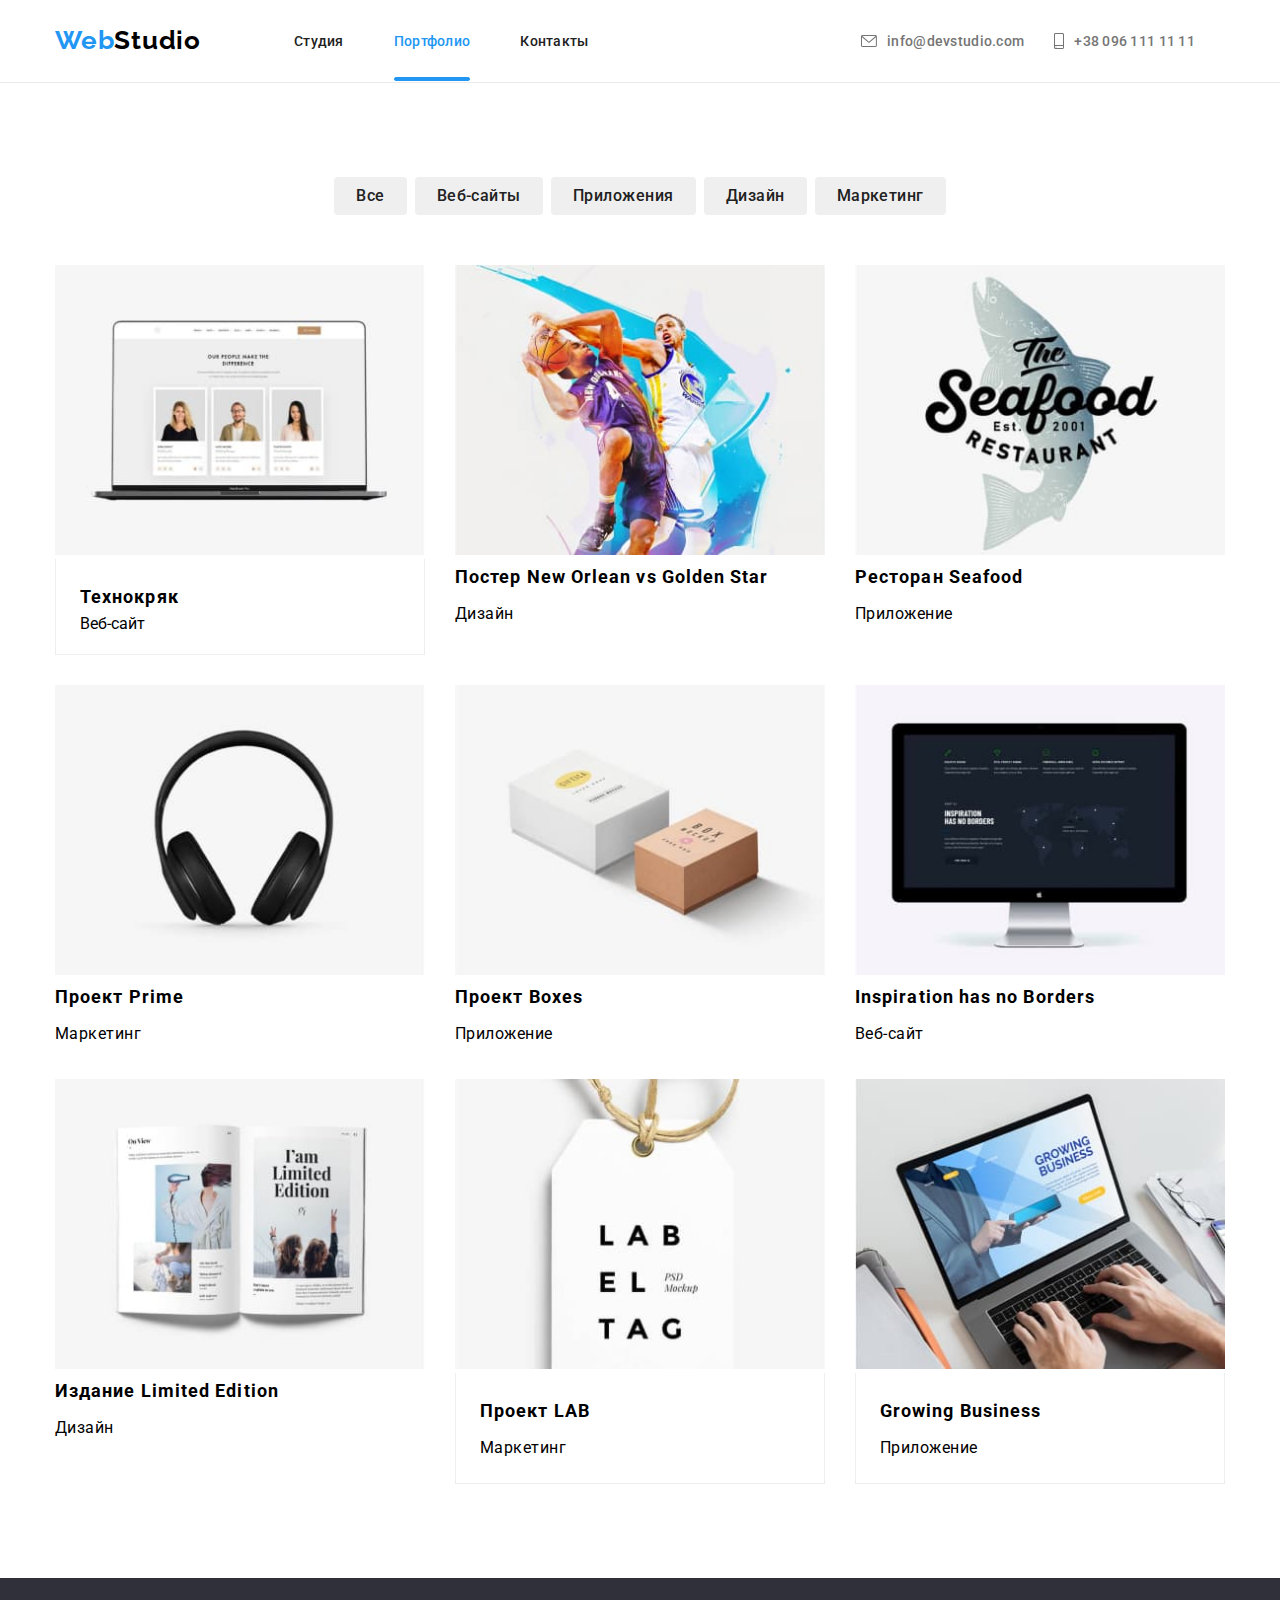
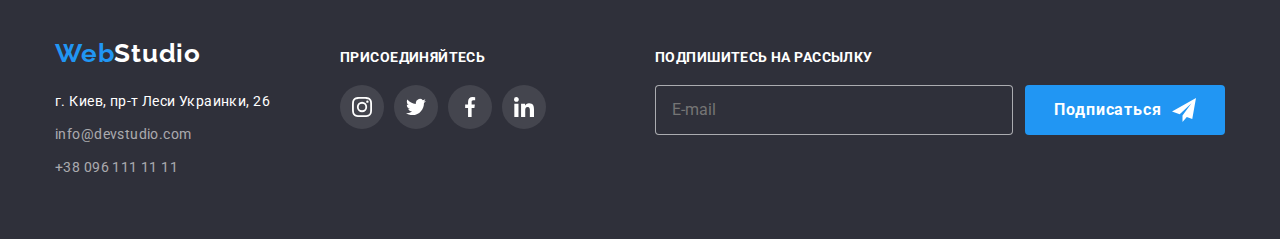
==== commit 41aad10a: "Finished portfolio page" ====
--- a/portfolio.html
+++ b/portfolio.html
@@ -44,143 +44,143 @@
     </header>
     
     <main>
-        <section>
+        <section class="portfolio">
              <!-- Заголовок для симантики - пользователю не должен видеть -->
             <h1 class="visually-hidden">Портфолио</h1>
             <!-- Кнопки фильтры -->
-            <div class="container portfolio">
-                <ul class="btn-set">
-                    <li class="btn"><button class="portfolio-btn">Все</button></li>
-                    <li class="btn"><button class="portfolio-btn">Веб-сайты</button></li>
-                    <li class="btn"><button class="portfolio-btn">Приложения</button></li>
-                    <li class="btn"><button class="portfolio-btn">Дизайн</button></li>
-                    <li class="btn"><button class="portfolio-btn">Маркетинг</button></li>
+            <div class="container portfolio__container">
+                <ul class="filter">
+                    <li class="filter__item"><button class="filter__button">Все</button></li>
+                    <li class="filter__item"><button class="filter__button">Веб-сайты</button></li>
+                    <li class="filter__item"><button class="filter__button">Приложения</button></li>
+                    <li class="filter__item"><button class="filter__button">Дизайн</button></li>
+                    <li class="filter__item"><button class="filter__button">Маркетинг</button></li>
                 </ul>
             
-                <ul class="portfolio-cards">
-                    <li class="portfolio-card-set">
-                        <div class="thumb">
-                            <img src="./images/portfolio/web-side.jpg" alt="Веб-сайт"/>
-                            <div class="overlay">
-                                <p>Технокряк это современная площадка распространения коронавируса. Компании используют эту платформу для цифрового
-                                    шпионажа и атак на защищённые сервера конкурентов.</p>
-                            </div>
-                        </div>                        
-                        <div class="card-content">
-                            <h2 class="portfolio-title">Технокряк</h2>
-                            <p class="portfolio-description">Веб-сайт</p>
-                        </div>                        
-                    </li>
-
-                    <li class="portfolio-card-set">
-                        <div class="thumb">
-                            <img src="./images/portfolio/basketball.jpg" alt="Баскетбол"/>
-                            <div class="overlay">
-                                <p>Технокряк это современная площадка распространения коронавируса. Компании используют эту платформу для цифрового
-                                    шпионажа и атак на защищённые сервера конкурентов.</p>
-                            </div>
-                        </div>                        
-                        <div class="card-content">
-                            <h2 class="portfolio-title">Постер New Orlean vs Golden Star</h2>
-                            <p class="portfolio-description">Дизайн</p>
-                        </div>                        
-                    </li>
-
-                    <li class="portfolio-card-set">
-                        <div class="thumb">
-                            <img src="./images/portfolio/logo-the-seafood.jpg" alt="Постер ресторана" />
-                            <div class="overlay">
-                                <p>Технокряк это современная площадка распространения коронавируса. Компании используют эту платформу для цифрового
-                                    шпионажа и атак на защищённые сервера конкурентов.</p>
-                            </div>
-                        </div>                        
-                        <div class="card-content">
-                            <h2 class="portfolio-title">Ресторан Seafood</h2>
-                            <p class="portfolio-description">Приложение</p>
-                        </div>                        
-                    </li>
-
-                    <li class="portfolio-card-set">
-                        <div class="thumb">
-                            <img src="./images/portfolio/headphones.jpg" alt="Наушники"/>
-                            <div class="overlay">
-                                <p>Технокряк это современная площадка распространения коронавируса. Компании используют эту платформу для цифрового
-                                    шпионажа и атак на защищённые сервера конкурентов.</p>
-                            </div>
-                        </div>                        
-                        <div class="card-content">
-                            <h2 class="portfolio-title">Проект Prime</h2>
-                            <p class="portfolio-description">Маркетинг</p>
+                <ul class="grid">
+                    <li class="grid__card">
+                        <div class="grid__thumb">
+                            <img class="grid__img" src="./images/portfolio/web-side.jpg" alt="Веб-сайт"/>
+                            <div class="grid__overlay">
+                                <p>Технокряк это современная площадка распространения коронавируса. Компании используют эту платформу для цифрового
+                                    шпионажа и атак на защищённые сервера конкурентов.</p>
+                            </div>
+                        </div>                        
+                        <div class="grid__content">
+                            <h2 class="grid__title">Технокряк</h2>
+                            <p class="grid__desription">Веб-сайт</p>
+                        </div>                        
+                    </li>
+
+                    <li class="grid__card">
+                        <div class="grid__thumb">
+                            <img class="grid__img" src="./images/portfolio/basketball.jpg" alt="Баскетбол"/>
+                            <div class="grid__overlay">
+                                <p>Технокряк это современная площадка распространения коронавируса. Компании используют эту платформу для цифрового
+                                    шпионажа и атак на защищённые сервера конкурентов.</p>
+                            </div>
+                        </div>                        
+                        <div class="card-content">
+                            <h2 class="grid__title">Постер New Orlean vs Golden Star</h2>
+                            <p class="grid__description">Дизайн</p>
+                        </div>                        
+                    </li>
+
+                    <li class="grid__card">
+                        <div class="grid__thumb">
+                            <img class="grid__img" src="./images/portfolio/logo-the-seafood.jpg" alt="Постер ресторана" />
+                            <div class="grid__overlay">
+                                <p>Технокряк это современная площадка распространения коронавируса. Компании используют эту платформу для цифрового
+                                    шпионажа и атак на защищённые сервера конкурентов.</p>
+                            </div>
+                        </div>                        
+                        <div class="card-content">
+                            <h2 class="grid__title">Ресторан Seafood</h2>
+                            <p class="grid__description">Приложение</p>
+                        </div>                        
+                    </li>
+
+                    <li class="grid__card">
+                        <div class="grid__thumb">
+                            <img class="grid__img" src="./images/portfolio/headphones.jpg" alt="Наушники"/>
+                            <div class="grid__overlay">
+                                <p>Технокряк это современная площадка распространения коронавируса. Компании используют эту платформу для цифрового
+                                    шпионажа и атак на защищённые сервера конкурентов.</p>
+                            </div>
+                        </div>                        
+                        <div class="card-content">
+                            <h2 class="grid__title">Проект Prime</h2>
+                            <p class="grid__description">Маркетинг</p>
                         </div>                       
                     </li>
 
-                    <li class="portfolio-card-set">
-                        <div class="thumb">
-                            <img src="./images/portfolio/boxes.jpg" alt="Коробочки"/>
-                            <div class="overlay">
-                                <p>Технокряк это современная площадка распространения коронавируса. Компании используют эту платформу для цифрового
-                                    шпионажа и атак на защищённые сервера конкурентов.</p>
-                            </div>
-                        </div>                        
-                        <div class="card-content">
-                            <h2 class="portfolio-title">Проект Boxes</h2>
-                            <p class="portfolio-description">Приложение</p>
-                        </div>                        
-                    </li>
-
-                    <li class="portfolio-card-set">
-                        <div class="thumb">
-                            <img src="./images/portfolio/monitor.jpg" alt="Монитор"/>
-                            <div class="overlay">
-                                <p>Технокряк это современная площадка распространения коронавируса. Компании используют эту платформу для цифрового
-                                    шпионажа и атак на защищённые сервера конкурентов.</p>
-                            </div>
-                        </div>                        
-                        <div class="card-content">
-                            <h2 class="portfolio-title">Inspiration has no Borders</h2>
-                            <p class="portfolio-description">Веб-сайт</p>
-                        </div>                        
-                    </li>
-
-                    <li class="portfolio-card-set">
-                        <div class="thumb">
-                            <img src="./images/portfolio/magazine.jpg" alt="Журнал"/>
-                            <div class="overlay">
-                                <p>Технокряк это современная площадка распространения коронавируса. Компании используют эту платформу для цифрового
-                                    шпионажа и атак на защищённые сервера конкурентов.</p>
-                            </div>
-                        </div>                        
-                        <div class="card-content">
-                            <h2 class="portfolio-title">Издание Limited Edition</h2>
-                            <p class="portfolio-description">Дизайн</p>
+                    <li class="grid__card">
+                        <div class="grid__thumb">
+                            <img class="grid__img" src="./images/portfolio/boxes.jpg" alt="Коробочки"/>
+                            <div class="grid__overlay">
+                                <p>Технокряк это современная площадка распространения коронавируса. Компании используют эту платформу для цифрового
+                                    шпионажа и атак на защищённые сервера конкурентов.</p>
+                            </div>
+                        </div>                        
+                        <div class="card-content">
+                            <h2 class="grid__title">Проект Boxes</h2>
+                            <p class="grid__description">Приложение</p>
+                        </div>                        
+                    </li>
+
+                    <li class="grid__card">
+                        <div class="grid__thumb">
+                            <img class="grid__img" src="./images/portfolio/monitor.jpg" alt="Монитор"/>
+                            <div class="grid__overlay">
+                                <p>Технокряк это современная площадка распространения коронавируса. Компании используют эту платформу для цифрового
+                                    шпионажа и атак на защищённые сервера конкурентов.</p>
+                            </div>
+                        </div>                        
+                        <div class="card-content">
+                            <h2 class="grid__title">Inspiration has no Borders</h2>
+                            <p class="grid__description">Веб-сайт</p>
+                        </div>                        
+                    </li>
+
+                    <li class="grid__card">
+                        <div class="grid__thumb">
+                            <img class="grid__img" src="./images/portfolio/magazine.jpg" alt="Журнал"/>
+                            <div class="grid__overlay">
+                                <p>Технокряк это современная площадка распространения коронавируса. Компании используют эту платформу для цифрового
+                                    шпионажа и атак на защищённые сервера конкурентов.</p>
+                            </div>
+                        </div>                        
+                        <div class="card-content">
+                            <h2 class="grid__title">Издание Limited Edition</h2>
+                            <p class="grid__description">Дизайн</p>
                         </div>
                     </li>
 
-                    <li class="portfolio-card-set">
-                        <div class="thumb">
-                            <img src="./images/portfolio/lab.jpg" alt="Название проекта LAB"/>
-                            <div class="overlay">
-                                <p>Технокряк это современная площадка распространения коронавируса. Компании используют эту платформу для цифрового
-                                    шпионажа и атак на защищённые сервера конкурентов.</p>
-                            </div>
-                        </div>                        
-                        <div class="card-content">
-                            <h2 class="portfolio-title">Проект LAB</h2>
-                            <p class="portfolio-description">Маркетинг</p>
-                        </div>                        
-                    </li>
-
-                    <li class="portfolio-card-set">
-                        <div class="thumb">
-                            <img src="./images/portfolio/laptop.jpg" alt="Ноутбук"/>
-                            <div class="overlay">
+                    <li class="grid__card">
+                        <div class="grid__thumb">
+                            <img class="grid__img" src="./images/portfolio/lab.jpg" alt="Название проекта LAB"/>
+                            <div class="grid__overlay">
+                                <p>Технокряк это современная площадка распространения коронавируса. Компании используют эту платформу для цифрового
+                                    шпионажа и атак на защищённые сервера конкурентов.</p>
+                            </div>
+                        </div>                        
+                        <div class="grid__content">
+                            <h2 class="grid__title">Проект LAB</h2>
+                            <p class="grid__description">Маркетинг</p>
+                        </div>                        
+                    </li>
+
+                    <li class="grid__card">
+                        <div class="grid__thumb">
+                            <img class="grid__img" src="./images/portfolio/laptop.jpg" alt="Ноутбук"/>
+                            <div class="grid__overlay">
                                 <p>Технокряк это современная площадка распространения коронавируса. Компании используют эту платформу для цифрового
                                     шпионажа и атак на защищённые сервера конкурентов.</p>
                             </div>
                         </div>                                          
-                        <div class="card-content">
-                            <h2 class="portfolio-title">Growing Business</h2>
-                            <p class="portfolio-description">Приложение</p>
+                        <div class="grid__content">
+                            <h2 class="grid__title">Growing Business</h2>
+                            <p class="grid__description">Приложение</p>
                         </div>
                     </li>
                 </ul>
--- a/css/main.min.css
+++ b/css/main.min.css
@@ -1,2 +1,2 @@
-/*! modern-normalize v1.0.0 | MIT License | https://github.com/sindresorhus/modern-normalize */*,*::before,*::after{-webkit-box-sizing:border-box;box-sizing:border-box}:root{-moz-tab-size:4;-o-tab-size:4;tab-size:4}html{line-height:1.15;-webkit-text-size-adjust:100%}body{margin:0;padding:0}body{font-family:system-ui,-apple-system,"Segoe UI",Roboto,Helvetica,Arial,sans-serif,"Apple Color Emoji","Segoe UI Emoji"}hr{height:0;color:inherit}abbr[title]{-webkit-text-decoration:underline dotted;text-decoration:underline dotted}b,strong{font-weight:bolder}code,kbd,samp,pre{font-family:ui-monospace, SFMono-Regular, Consolas, "Liberation Mono", Menlo, monospace;font-size:1em}small{font-size:80%}sub,sup{font-size:75%;line-height:0;position:relative;vertical-align:baseline}sub{bottom:-0.25em}sup{top:-0.5em}table{text-indent:0;border-color:inherit}button,input,optgroup,select,textarea{font-family:inherit;font-size:100%;line-height:1.15;margin:0}address{font-style:normal}button,select{text-transform:none}button,[type="button"],[type="reset"],[type="submit"]{-webkit-appearance:button}::-moz-focus-inner{border-style:none;padding:0}:-moz-focusring{outline:1px dotted ButtonText}:-moz-ui-invalid{box-shadow:none}legend{padding:0}progress{vertical-align:baseline}::-webkit-inner-spin-button,::-webkit-outer-spin-button{height:auto}[type="search"]{-webkit-appearance:textfield;outline-offset:-2px}::-webkit-search-decoration{-webkit-appearance:none}::-webkit-file-upload-button{-webkit-appearance:button;font:inherit}summary{display:list-item}ul{list-style:none}li{display:list-item;text-align:-webkit-match-parent}body{background-color:#FFFFFF;font-family:Roboto;font-style:normal}img{display:block;max-width:100%;height:auto}h1,h2,h3,h4,ul,p{margin:0px;padding:0px}.container{max-width:1200px;margin:0px auto;padding:0px 15px}.visually-hidden{position:absolute;width:1px;height:1px;margin:-1px;border:0;padding:0;white-space:nowrap;-webkit-clip-path:inset(100%);clip-path:inset(100%);clip:rect(0 0 0 0);overflow:hidden}.header{border-bottom:1px solid #ECECEC}.header__container{display:-webkit-box;display:-ms-flexbox;display:flex;-webkit-box-align:center;-ms-flex-align:center;align-items:center}.logo{text-decoration:none;font-family:Raleway;font-style:normal;font-weight:bold;font-size:26px;line-height:31px;letter-spacing:0.03em;color:#2196F3;padding:24px 0px 25px 0px;margin-right:93px}.logo__studio{color:#000000}.navigation{display:-webkit-box;display:-ms-flexbox;display:flex;-webkit-box-align:center;-ms-flex-align:center;align-items:center}.menu{display:-webkit-box;display:-ms-flexbox;display:flex;-webkit-box-align:center;-ms-flex-align:center;align-items:center;margin:0px;padding:32px 0px}.menu__link{position:relative;text-decoration:none;font-weight:500;font-size:14px;line-height:16px;letter-spacing:0.02em;color:#212121;padding-top:32px;padding-bottom:32px;margin-right:50px;-webkit-transition:color 2500ms cubic-bezier(0.4, 0, 0.2, 1);transition:color 2500ms cubic-bezier(0.4, 0, 0.2, 1)}.menu__link:hover,.menu__link:focus{color:#2196F3;-webkit-transition:color 2500ms cubic-bezier(0.4, 0, 0.2, 1);transition:color 2500ms cubic-bezier(0.4, 0, 0.2, 1)}.menu__link::after{content:"";position:absolute;left:0;bottom:0;display:block;width:100%;height:4px;border:1px solid #2196F3;border-radius:2px;background-color:#2196F3;-webkit-transform:scaleX(0);transform:scaleX(0);-webkit-transition:-webkit-transform 2500ms cubic-bezier(0.4, 0, 0.2, 1);transition:-webkit-transform 2500ms cubic-bezier(0.4, 0, 0.2, 1);transition:transform 2500ms cubic-bezier(0.4, 0, 0.2, 1);transition:transform 2500ms cubic-bezier(0.4, 0, 0.2, 1), -webkit-transform 2500ms cubic-bezier(0.4, 0, 0.2, 1)}.menu__link:hover::after,.menu__link:focus::after{-webkit-transform:scaleX(1);transform:scaleX(1);-webkit-transition:-webkit-transform 2500ms cubic-bezier(0.4, 0, 0.2, 1);transition:-webkit-transform 2500ms cubic-bezier(0.4, 0, 0.2, 1);transition:transform 2500ms cubic-bezier(0.4, 0, 0.2, 1);transition:transform 2500ms cubic-bezier(0.4, 0, 0.2, 1), -webkit-transform 2500ms cubic-bezier(0.4, 0, 0.2, 1)}.menu__link--current{color:#2196F3}.menu__link--current::after{-webkit-transform:scaleX(1);transform:scaleX(1)}.contacts{display:-webkit-box;display:-ms-flexbox;display:flex;-webkit-box-align:center;-ms-flex-align:center;align-items:center;margin-left:auto}.contacts__link{text-decoration:none;font-weight:500;font-size:14px;line-height:16px;letter-spacing:0.02em;color:#757575;-webkit-transition:color 2500ms cubic-bezier(0.4, 0, 0.2, 1);transition:color 2500ms cubic-bezier(0.4, 0, 0.2, 1);display:-webkit-box;display:-ms-flexbox;display:flex;-webkit-box-align:center;-ms-flex-align:center;align-items:center}.contacts__link:first-child{margin-right:30px}.contacts__link:hover,.contacts__link:focus{color:#2196F3;-webkit-transition:color 2500ms cubic-bezier(0.4, 0, 0.2, 1);transition:color 2500ms cubic-bezier(0.4, 0, 0.2, 1)}.contacts__icon{fill:currentColor;margin-right:10px}.section-hero{background-image:-webkit-gradient(linear, left top, right top, from(rgba(47,48,58,0.4)), to(rgba(47,48,58,0.4))),url(../images/main/hero.jpg);background-image:linear-gradient(to right, rgba(47,48,58,0.4), rgba(47,48,58,0.4)),url(../images/main/hero.jpg);background-color:#C4C4C4;background-repeat:no-repeat;background-position:center;background-size:cover;max-width:1600px;margin-left:auto;margin-right:auto}.section-hero__container{margin:0px auto;text-align:center;padding:200px 0}.section-hero__title{text-decoration:none;font-weight:900;font-size:44px;line-height:60px;letter-spacing:0.06em;text-transform:uppercase;color:#FFFFFF;max-width:696px;margin:0px auto 30px}.button{color:#FFFFFF;background-color:#2196F3;font-weight:bold;font-size:16px;line-height:30px;text-align:center;letter-spacing:0.06em;border:0px;border-radius:4px;padding:10px 32px}.section-features{padding-top:94px}.section-features__cards{display:-webkit-box;display:-ms-flexbox;display:flex;-webkit-box-pack:justify;-ms-flex-pack:justify;justify-content:space-between;margin:0px;padding:0px}.section-features__item{width:270px}.section-features__img{background:#F5F4FA;border-radius:4px;height:120px;width:270px;padding:25px 100px;margin-bottom:30px}.section-features__title{font-weight:bold;font-size:14px;line-height:16px;letter-spacing:0.03em;text-transform:uppercase;color:#212121;margin-bottom:10px}.section-features__desc{font-weight:normal;font-size:14px;line-height:24px;letter-spacing:0.03em;color:#757575}.section-case{padding-top:94px;padding-bottom:94px}.section-case__title{font-weight:bold;font-size:36px;line-height:42px;text-align:center;letter-spacing:0.03em;color:#212121;margin-bottom:50px}.section-case__cards{display:-webkit-box;display:-ms-flexbox;display:flex;-webkit-box-pack:justify;-ms-flex-pack:justify;justify-content:space-between}.section-case__thumb{position:relative;height:294px}.section-case__img{height:100%;width:100%;-o-object-fit:cover;object-fit:cover}.section-case__inscription{position:absolute;bottom:0;width:100%;height:70px;background:rgba(47,48,58,0.8);font-family:Roboto;font-weight:bold;font-size:14px;line-height:16px;text-align:center;letter-spacing:0.03em;text-transform:uppercase;color:#FFFFFF;padding:27px 0}.section-team{background:#F5F4FA}.section-team__container{padding-top:94px;padding-bottom:94px}.section-team__title{font-weight:bold;font-size:36px;line-height:42px;text-align:center;letter-spacing:0.03em;color:#212121;margin-bottom:50px}.section-team__cards{--set-gap: 30px;display:-webkit-box;display:-ms-flexbox;display:flex;-ms-flex-wrap:wrap;flex-wrap:wrap;margin:0px;margin-left:-30px;margin-top:calc(-1 * var(--set-gap))}.section-team__item{-ms-flex-preferred-size:calc(100%/ 4 - var(--set-gap));flex-basis:calc(100%/ 4 - var(--set-gap));margin-left:var(--set-gap);margin-top:30px;background-color:#FFFFFF;-webkit-box-shadow:0px 1px 3px rgba(0,0,0,0.12),0px 1px 1px rgba(0,0,0,0.14),0px 2px 1px rgba(0,0,0,0.2);box-shadow:0px 1px 3px rgba(0,0,0,0.12),0px 1px 1px rgba(0,0,0,0.14),0px 2px 1px rgba(0,0,0,0.2);border-radius:0px 0px 4px 4px}.section-team__thumb{height:260px}.section-team__img{width:100%;height:100%;-o-object-fit:cover;object-fit:cover}.section-team__desc{padding:30px 32px}.section-team__name{font-weight:500;font-size:16px;line-height:19px;letter-spacing:0.03em;color:#212121;text-align:center;margin-bottom:10px}.section-team__post{font-weight:normal;font-size:16px;line-height:19px;letter-spacing:0.03em;color:#757575;text-align:center;margin-bottom:16px}.section-team__social-icons{padding:0;margin:0;list-style:none;display:-webkit-box;display:-ms-flexbox;display:flex;-webkit-box-pack:justify;-ms-flex-pack:justify;justify-content:space-between}.section-team__link{display:-webkit-box;display:-ms-flexbox;display:flex;-webkit-box-pack:center;-ms-flex-pack:center;justify-content:center;-webkit-box-align:center;-ms-flex-align:center;align-items:center;width:44px;height:44px;border-radius:50%;fill:#AFB1B8;background-color:#ffffff;-webkit-transition:background-color 2500ms cubic-bezier(0.4, 0, 0.2, 1),fill 2500ms cubic-bezier(0.4, 0, 0.2, 1);transition:background-color 2500ms cubic-bezier(0.4, 0, 0.2, 1),fill 2500ms cubic-bezier(0.4, 0, 0.2, 1)}.section-team__link:hover,.section-team__link:focus{background-color:#2196F3;fill:#FFFFFF;-webkit-transition:background-color 2500ms cubic-bezier(0.4, 0, 0.2, 1),fill 2500ms cubic-bezier(0.4, 0, 0.2, 1);transition:background-color 2500ms cubic-bezier(0.4, 0, 0.2, 1),fill 2500ms cubic-bezier(0.4, 0, 0.2, 1)}.section-clients{padding-top:94px;padding-bottom:94px}.section-clients__title{font-weight:bold;font-size:36px;line-height:42px;text-align:center;letter-spacing:0.03em;color:#212121;margin-bottom:50px}.clients-logo{--set-gap: 30px;display:-webkit-box;display:-ms-flexbox;display:flex;-ms-flex-wrap:wrap;flex-wrap:wrap;margin-left:calc(-1 * var(--set-gap));margin-top:calc(-1 * var(--set-gap))}.clients-logo__item{-ms-flex-preferred-size:calc(100%/6 - var(--set-gap));flex-basis:calc(100%/6 - var(--set-gap));margin-left:var(--set-gap);margin-top:30px}.clients-logo__link{display:-webkit-box;display:-ms-flexbox;display:flex;-webkit-box-pack:center;-ms-flex-pack:center;justify-content:center;-webkit-box-align:center;-ms-flex-align:center;align-items:center;width:170px;height:90px;fill:#AFB1B8;border:1px solid #AFB1B8;border-radius:4px;-webkit-transition:fill 2500ms cubic-bezier(0.4, 0, 0.2, 1),border 2500ms cubic-bezier(0.4, 0, 0.2, 1);transition:fill 2500ms cubic-bezier(0.4, 0, 0.2, 1),border 2500ms cubic-bezier(0.4, 0, 0.2, 1)}.clients-logo__link:hover,.clients-logo__link:focus{fill:#2196F3;border:1px solid #2196F3}.section-clients__icon{fill:currentColor}.footer{background-color:#2F303A;padding-top:60px;padding-bottom:60px}.footer__logo{text-decoration:none;font-family:Raleway;font-style:normal;font-weight:bold;font-size:26px;line-height:31px;letter-spacing:0.03em;color:#2196F3;display:block;margin-bottom:20px}.footer__studio{color:#FFFFFF}.footer__address,.footer__mail,.footer__tel{text-decoration:none;font-family:Roboto;font-style:normal;font-weight:normal;font-size:14px;line-height:24px;letter-spacing:0.03em;display:block;margin-bottom:9px;color:#FFFFFF}.footer__mail,.footer__tel{color:rgba(255,255,255,0.6)}.footer__tel{margin-bottom:0}.footer__container,.invitation{display:-webkit-box;display:-ms-flexbox;display:flex;-webkit-box-align:baseline;-ms-flex-align:baseline;align-items:baseline}.invitation{-webkit-box-orient:vertical;-webkit-box-direction:normal;-ms-flex-direction:column;flex-direction:column;margin-left:70px}.invitation__title,.subscription__title{font-family:Roboto;font-style:normal;font-weight:bold;font-size:14px;line-height:16px;letter-spacing:0.03em;text-transform:uppercase;color:#FFFFFF;margin-bottom:20px}.invitation__social-icons{padding:0;margin:0;list-style:none;display:-webkit-box;display:-ms-flexbox;display:flex}.invitation__item:not(:last-child){margin-right:10px}.invitation__link{display:-webkit-box;display:-ms-flexbox;display:flex;-webkit-box-pack:center;-ms-flex-pack:center;justify-content:center;-webkit-box-align:center;-ms-flex-align:center;align-items:center;width:44px;height:44px;border-radius:50%;fill:#FFFFFF;background:rgba(255,255,255,0.1);-webkit-transition:background-color 2500ms cubic-bezier(0.4, 0, 0.2, 1);transition:background-color 2500ms cubic-bezier(0.4, 0, 0.2, 1)}.invitation__link:hover,.invitation__link:focus{background-color:#2196F3}.subscription{margin-left:auto}.subscription__box{display:-webkit-box;display:-ms-flexbox;display:flex;-webkit-box-align:center;-ms-flex-align:center;align-items:center}.subscription__input{width:358px;height:50px;font-family:Roboto;font-size:16px;line-height:20px;color:rgba(255,255,255,0.6);background:#2F303A;border:1px solid;border-radius:4px;margin-right:12px;padding:15px 16px}.subscribe-btn{width:200px;height:50px;background-color:#2196F3;border-radius:4px;border:0px;font-family:Roboto;font-weight:bold;font-size:16px;line-height:30px;letter-spacing:0.06em;text-align:center;color:#FFFFFF}.subscribe-btn__content{display:-webkit-box;display:-ms-flexbox;display:flex;-webkit-box-align:center;-ms-flex-align:center;align-items:center;-webkit-box-pack:center;-ms-flex-pack:center;justify-content:center}.subscribe-btn__text{margin-right:10px}.subscribe-btn__icon{fill:currentColor}.backdrop-order{position:fixed;top:0;left:0;width:100%;height:100%;background-color:rgba(0,0,0,0.2);border-radius:4px;opacity:1;-webkit-transition:opacity 2500ms cubic-bezier(0.4, 0, 0.2, 1);transition:opacity 2500ms cubic-bezier(0.4, 0, 0.2, 1)}.backdrop-order.is-hidden{opacity:0;pointer-events:none}.modal-order,.backdrop-order.is-hidden{-webkit-transform:translate(-50%, -50%) scale(1.2);transform:translate(-50%, -50%) scale(1.2)}.modal-order,.backdrop-order.is-hidden{position:fixed;top:50%;left:50%;-webkit-transform:translate(-50%, -50%) scale(1);transform:translate(-50%, -50%) scale(1);-webkit-transition:-webkit-transform 2500ms cubic-bezier(0.4, 0, 0.2, 1);transition:-webkit-transform 2500ms cubic-bezier(0.4, 0, 0.2, 1);transition:transform 2500ms cubic-bezier(0.4, 0, 0.2, 1);transition:transform 2500ms cubic-bezier(0.4, 0, 0.2, 1), -webkit-transform 2500ms cubic-bezier(0.4, 0, 0.2, 1);width:528px;height:581px;border-radius:4px;background-color:#ffffff;padding:40px}.close-button{position:absolute;top:8px;right:8px;display:-webkit-box;display:-ms-flexbox;display:flex;-webkit-box-pack:center;-ms-flex-pack:center;justify-content:center;height:30px;width:30px;padding:6px;border-radius:50%;border:1px solid rgba(0,0,0,0.1);background-color:#ffffff;-webkit-transition:fill 2500ms cubic-bezier(0.4, 0, 0.2, 1);transition:fill 2500ms cubic-bezier(0.4, 0, 0.2, 1)}.close-button:hover,.close-button:focus,.close-button:active{fill:#2196F3}.signup-form{display:-webkit-box;display:-ms-flexbox;display:flex;-webkit-box-orient:vertical;-webkit-box-direction:normal;-ms-flex-direction:column;flex-direction:column}.signup-form__title{font-family:Roboto;font-weight:bold;font-size:20px;line-height:23px;text-align:center;letter-spacing:0.03em;color:#212121;margin-bottom:12px}.signup-form__label{display:-webkit-box;display:-ms-flexbox;display:flex;-webkit-box-orient:vertical;-webkit-box-direction:normal;-ms-flex-direction:column;flex-direction:column;font-family:Roboto;font-size:12px;line-height:14.06px;letter-spacing:0.01em;color:#757575;margin-bottom:10px}.signup-form__label:hover .data-input__place,.signup-form__label:focus .data-input__place,.signup-form__label:focus-within .data-input__place{border:1px solid #2196F3;outline:none}.signup-form__label:hover .data-input__icon,.signup-form__label:focus .data-input__icon,.signup-form__label:focus-within .data-input__icon{fill:#2196F3}.data-input{position:relative;margin-top:4px}.data-input__place{border:1px solid rgba(33,33,33,0.2);border-radius:4px;width:448px;height:40px;padding-left:42px;-webkit-transition:border 2500ms cubic-bezier(0.4, 0, 0.2, 1);transition:border 2500ms cubic-bezier(0.4, 0, 0.2, 1)}.data-input__icon{position:absolute;top:50%;-webkit-transform:translateY(-50%);transform:translateY(-50%);left:12px;-webkit-transition:fill 2500ms cubic-bezier(0.4, 0, 0.2, 1);transition:fill 2500ms cubic-bezier(0.4, 0, 0.2, 1)}.signup-form__textarea{border:1px solid rgba(33,33,33,0.2);border-radius:4px;width:448px;height:120px;overflow:auto;resize:none;padding:12px 16px;margin-top:4px;-webkit-transition:border 2500ms cubic-bezier(0.4, 0, 0.2, 1);transition:border 2500ms cubic-bezier(0.4, 0, 0.2, 1)}.signup-form__textarea::-webkit-input-placeholder{color:rgba(117,117,117,0.5)}.signup-form__textarea:-ms-input-placeholder{color:rgba(117,117,117,0.5)}.signup-form__textarea::-ms-input-placeholder{color:rgba(117,117,117,0.5)}.signup-form__textarea::placeholder{color:rgba(117,117,117,0.5)}.signup-form__textarea:hover,.signup-form__textarea:focus,.signup-form__textarea:focus-within{border:1px solid #2196F3;outline:none}.conditions{margin-bottom:30px;display:-webkit-box;display:-ms-flexbox;display:flex;-webkit-box-pack:center;-ms-flex-pack:center;justify-content:center;-webkit-box-align:center;-ms-flex-align:center;align-items:center}.conditions__text{font-family:Roboto;font-size:14px;line-height:24px;letter-spacing:0.03em;color:#757575}.conditions__link{color:#2196F3}.condition__icon{fill:#ffffff;border:2px solid #212121;border-radius:2px;margin-right:7px}.condition__checkbox:checked+.condition__icon{fill:#2196F3;border:none;-webkit-transition:fill 2500ms cubic-bezier(0.4, 0, 0.2, 1);transition:fill 2500ms cubic-bezier(0.4, 0, 0.2, 1)}.modal-button{display:block;margin:0px auto;height:50px;width:200px;background-color:#2196F3;border:1px solid #2196F3;-webkit-box-shadow:0px 4px 4px rgba(0,0,0,0.15);box-shadow:0px 4px 4px rgba(0,0,0,0.15);border-radius:4px;font-family:Roboto;font-weight:bold;font-size:16px;line-height:30px;letter-spacing:0.06em;color:#ffffff;-webkit-transition:border 2500ms cubic-bezier(0.4, 0, 0.2, 1),background-color 2500ms cubic-bezier(0.4, 0, 0.2, 1);transition:border 2500ms cubic-bezier(0.4, 0, 0.2, 1),background-color 2500ms cubic-bezier(0.4, 0, 0.2, 1)}.modal-button:hover,.modal-button:focus{background-color:#188CE8;border:1px solid  #188CE8}
+/*! modern-normalize v1.0.0 | MIT License | https://github.com/sindresorhus/modern-normalize */*,*::before,*::after{-webkit-box-sizing:border-box;box-sizing:border-box}:root{-moz-tab-size:4;-o-tab-size:4;tab-size:4}html{line-height:1.15;-webkit-text-size-adjust:100%}body{margin:0;padding:0}body{font-family:system-ui,-apple-system,"Segoe UI",Roboto,Helvetica,Arial,sans-serif,"Apple Color Emoji","Segoe UI Emoji"}hr{height:0;color:inherit}abbr[title]{-webkit-text-decoration:underline dotted;text-decoration:underline dotted}b,strong{font-weight:bolder}code,kbd,samp,pre{font-family:ui-monospace, SFMono-Regular, Consolas, "Liberation Mono", Menlo, monospace;font-size:1em}small{font-size:80%}sub,sup{font-size:75%;line-height:0;position:relative;vertical-align:baseline}sub{bottom:-0.25em}sup{top:-0.5em}table{text-indent:0;border-color:inherit}button,input,optgroup,select,textarea{font-family:inherit;font-size:100%;line-height:1.15;margin:0}address{font-style:normal}button,select{text-transform:none}button,[type="button"],[type="reset"],[type="submit"]{-webkit-appearance:button}::-moz-focus-inner{border-style:none;padding:0}:-moz-focusring{outline:1px dotted ButtonText}:-moz-ui-invalid{box-shadow:none}legend{padding:0}progress{vertical-align:baseline}::-webkit-inner-spin-button,::-webkit-outer-spin-button{height:auto}[type="search"]{-webkit-appearance:textfield;outline-offset:-2px}::-webkit-search-decoration{-webkit-appearance:none}::-webkit-file-upload-button{-webkit-appearance:button;font:inherit}summary{display:list-item}ul{list-style:none}li{display:list-item;text-align:-webkit-match-parent}body{background-color:#FFFFFF;font-family:Roboto;font-style:normal}img{display:block;max-width:100%;height:auto}h1,h2,h3,h4,ul,p{margin:0px;padding:0px}.container{max-width:1200px;margin:0px auto;padding:0px 15px}.visually-hidden{position:absolute;width:1px;height:1px;margin:-1px;border:0;padding:0;white-space:nowrap;-webkit-clip-path:inset(100%);clip-path:inset(100%);clip:rect(0 0 0 0);overflow:hidden}.header{border-bottom:1px solid #ECECEC}.header__container{display:-webkit-box;display:-ms-flexbox;display:flex;-webkit-box-align:center;-ms-flex-align:center;align-items:center}.logo{text-decoration:none;font-family:Raleway;font-style:normal;font-weight:bold;font-size:26px;line-height:31px;letter-spacing:0.03em;color:#2196F3;padding:24px 0px 25px 0px;margin-right:93px}.logo__studio{color:#000000}.navigation{display:-webkit-box;display:-ms-flexbox;display:flex;-webkit-box-align:center;-ms-flex-align:center;align-items:center}.menu{display:-webkit-box;display:-ms-flexbox;display:flex;-webkit-box-align:center;-ms-flex-align:center;align-items:center;margin:0px;padding:32px 0px}.menu__link{position:relative;text-decoration:none;font-weight:500;font-size:14px;line-height:16px;letter-spacing:0.02em;color:#212121;padding-top:32px;padding-bottom:32px;margin-right:50px;-webkit-transition:color 2500ms cubic-bezier(0.4, 0, 0.2, 1);transition:color 2500ms cubic-bezier(0.4, 0, 0.2, 1)}.menu__link:hover,.menu__link:focus{color:#2196F3;-webkit-transition:color 2500ms cubic-bezier(0.4, 0, 0.2, 1);transition:color 2500ms cubic-bezier(0.4, 0, 0.2, 1)}.menu__link::after{content:"";position:absolute;left:0;bottom:0;display:block;width:100%;height:4px;border:1px solid #2196F3;border-radius:2px;background-color:#2196F3;-webkit-transform:scaleX(0);transform:scaleX(0);-webkit-transition:-webkit-transform 2500ms cubic-bezier(0.4, 0, 0.2, 1);transition:-webkit-transform 2500ms cubic-bezier(0.4, 0, 0.2, 1);transition:transform 2500ms cubic-bezier(0.4, 0, 0.2, 1);transition:transform 2500ms cubic-bezier(0.4, 0, 0.2, 1), -webkit-transform 2500ms cubic-bezier(0.4, 0, 0.2, 1)}.menu__link:hover::after,.menu__link:focus::after{-webkit-transform:scaleX(1);transform:scaleX(1);-webkit-transition:-webkit-transform 2500ms cubic-bezier(0.4, 0, 0.2, 1);transition:-webkit-transform 2500ms cubic-bezier(0.4, 0, 0.2, 1);transition:transform 2500ms cubic-bezier(0.4, 0, 0.2, 1);transition:transform 2500ms cubic-bezier(0.4, 0, 0.2, 1), -webkit-transform 2500ms cubic-bezier(0.4, 0, 0.2, 1)}.menu__link--current{color:#2196F3}.menu__link--current::after{-webkit-transform:scaleX(1);transform:scaleX(1)}.contacts{display:-webkit-box;display:-ms-flexbox;display:flex;-webkit-box-align:center;-ms-flex-align:center;align-items:center;margin-left:auto}.contacts__link{text-decoration:none;font-weight:500;font-size:14px;line-height:16px;letter-spacing:0.02em;color:#757575;-webkit-transition:color 2500ms cubic-bezier(0.4, 0, 0.2, 1);transition:color 2500ms cubic-bezier(0.4, 0, 0.2, 1);display:-webkit-box;display:-ms-flexbox;display:flex;-webkit-box-align:center;-ms-flex-align:center;align-items:center}.contacts__link:first-child{margin-right:30px}.contacts__link:hover,.contacts__link:focus{color:#2196F3;-webkit-transition:color 2500ms cubic-bezier(0.4, 0, 0.2, 1);transition:color 2500ms cubic-bezier(0.4, 0, 0.2, 1)}.contacts__icon{fill:currentColor;margin-right:10px}.section-hero{background-image:-webkit-gradient(linear, left top, right top, from(rgba(47,48,58,0.4)), to(rgba(47,48,58,0.4))),url(../images/main/hero.jpg);background-image:linear-gradient(to right, rgba(47,48,58,0.4), rgba(47,48,58,0.4)),url(../images/main/hero.jpg);background-color:#C4C4C4;background-repeat:no-repeat;background-position:center;background-size:cover;max-width:1600px;margin-left:auto;margin-right:auto}.section-hero__container{margin:0px auto;text-align:center;padding:200px 0}.section-hero__title{text-decoration:none;font-weight:900;font-size:44px;line-height:60px;letter-spacing:0.06em;text-transform:uppercase;color:#FFFFFF;max-width:696px;margin:0px auto 30px}.button{color:#FFFFFF;background-color:#2196F3;font-weight:bold;font-size:16px;line-height:30px;text-align:center;letter-spacing:0.06em;border:0px;border-radius:4px;padding:10px 32px}.section-features{padding-top:94px}.section-features__cards{display:-webkit-box;display:-ms-flexbox;display:flex;-webkit-box-pack:justify;-ms-flex-pack:justify;justify-content:space-between;margin:0px;padding:0px}.section-features__item{width:270px}.section-features__img{background:#F5F4FA;border-radius:4px;height:120px;width:270px;padding:25px 100px;margin-bottom:30px}.section-features__title{font-weight:bold;font-size:14px;line-height:16px;letter-spacing:0.03em;text-transform:uppercase;color:#212121;margin-bottom:10px}.section-features__desc{font-weight:normal;font-size:14px;line-height:24px;letter-spacing:0.03em;color:#757575}.section-case{padding-top:94px;padding-bottom:94px}.section-case__title{font-weight:bold;font-size:36px;line-height:42px;text-align:center;letter-spacing:0.03em;color:#212121;margin-bottom:50px}.section-case__cards{display:-webkit-box;display:-ms-flexbox;display:flex;-webkit-box-pack:justify;-ms-flex-pack:justify;justify-content:space-between}.section-case__thumb{position:relative;height:294px}.section-case__img{height:100%;width:100%;-o-object-fit:cover;object-fit:cover}.section-case__inscription{position:absolute;bottom:0;width:100%;height:70px;background:rgba(47,48,58,0.8);font-family:Roboto;font-weight:bold;font-size:14px;line-height:16px;text-align:center;letter-spacing:0.03em;text-transform:uppercase;color:#FFFFFF;padding:27px 0}.section-team{background:#F5F4FA}.section-team__container{padding-top:94px;padding-bottom:94px}.section-team__title{font-weight:bold;font-size:36px;line-height:42px;text-align:center;letter-spacing:0.03em;color:#212121;margin-bottom:50px}.section-team__cards{--set-gap: 30px;display:-webkit-box;display:-ms-flexbox;display:flex;-ms-flex-wrap:wrap;flex-wrap:wrap;margin:0px;margin-left:-30px;margin-top:calc(-1 * var(--set-gap))}.section-team__item{-ms-flex-preferred-size:calc(100%/ 4 - var(--set-gap));flex-basis:calc(100%/ 4 - var(--set-gap));margin-left:var(--set-gap);margin-top:30px;background-color:#FFFFFF;-webkit-box-shadow:0px 1px 3px rgba(0,0,0,0.12),0px 1px 1px rgba(0,0,0,0.14),0px 2px 1px rgba(0,0,0,0.2);box-shadow:0px 1px 3px rgba(0,0,0,0.12),0px 1px 1px rgba(0,0,0,0.14),0px 2px 1px rgba(0,0,0,0.2);border-radius:0px 0px 4px 4px}.section-team__thumb{height:260px}.section-team__img{width:100%;height:100%;-o-object-fit:cover;object-fit:cover}.section-team__desc{padding:30px 32px}.section-team__name{font-weight:500;font-size:16px;line-height:19px;letter-spacing:0.03em;color:#212121;text-align:center;margin-bottom:10px}.section-team__post{font-weight:normal;font-size:16px;line-height:19px;letter-spacing:0.03em;color:#757575;text-align:center;margin-bottom:16px}.section-team__social-icons{padding:0;margin:0;list-style:none;display:-webkit-box;display:-ms-flexbox;display:flex;-webkit-box-pack:justify;-ms-flex-pack:justify;justify-content:space-between}.section-team__link{display:-webkit-box;display:-ms-flexbox;display:flex;-webkit-box-pack:center;-ms-flex-pack:center;justify-content:center;-webkit-box-align:center;-ms-flex-align:center;align-items:center;width:44px;height:44px;border-radius:50%;fill:#AFB1B8;background-color:#ffffff;-webkit-transition:background-color 2500ms cubic-bezier(0.4, 0, 0.2, 1),fill 2500ms cubic-bezier(0.4, 0, 0.2, 1);transition:background-color 2500ms cubic-bezier(0.4, 0, 0.2, 1),fill 2500ms cubic-bezier(0.4, 0, 0.2, 1)}.section-team__link:hover,.section-team__link:focus{background-color:#2196F3;fill:#FFFFFF;-webkit-transition:background-color 2500ms cubic-bezier(0.4, 0, 0.2, 1),fill 2500ms cubic-bezier(0.4, 0, 0.2, 1);transition:background-color 2500ms cubic-bezier(0.4, 0, 0.2, 1),fill 2500ms cubic-bezier(0.4, 0, 0.2, 1)}.section-clients{padding-top:94px;padding-bottom:94px}.section-clients__title{font-weight:bold;font-size:36px;line-height:42px;text-align:center;letter-spacing:0.03em;color:#212121;margin-bottom:50px}.clients-logo{--set-gap: 30px;display:-webkit-box;display:-ms-flexbox;display:flex;-ms-flex-wrap:wrap;flex-wrap:wrap;margin-left:calc(-1 * var(--set-gap));margin-top:calc(-1 * var(--set-gap))}.clients-logo__item{-ms-flex-preferred-size:calc(100%/6 - var(--set-gap));flex-basis:calc(100%/6 - var(--set-gap));margin-left:var(--set-gap);margin-top:30px}.clients-logo__link{display:-webkit-box;display:-ms-flexbox;display:flex;-webkit-box-pack:center;-ms-flex-pack:center;justify-content:center;-webkit-box-align:center;-ms-flex-align:center;align-items:center;width:170px;height:90px;fill:#AFB1B8;border:1px solid #AFB1B8;border-radius:4px;-webkit-transition:fill 2500ms cubic-bezier(0.4, 0, 0.2, 1),border 2500ms cubic-bezier(0.4, 0, 0.2, 1);transition:fill 2500ms cubic-bezier(0.4, 0, 0.2, 1),border 2500ms cubic-bezier(0.4, 0, 0.2, 1)}.clients-logo__link:hover,.clients-logo__link:focus{fill:#2196F3;border:1px solid #2196F3}.section-clients__icon{fill:currentColor}.footer{background-color:#2F303A;padding-top:60px;padding-bottom:60px}.footer__logo{text-decoration:none;font-family:Raleway;font-style:normal;font-weight:bold;font-size:26px;line-height:31px;letter-spacing:0.03em;color:#2196F3;display:block;margin-bottom:20px}.footer__studio{color:#FFFFFF}.footer__address,.footer__mail,.footer__tel{text-decoration:none;font-family:Roboto;font-style:normal;font-weight:normal;font-size:14px;line-height:24px;letter-spacing:0.03em;display:block;margin-bottom:9px;color:#FFFFFF}.footer__mail,.footer__tel{color:rgba(255,255,255,0.6)}.footer__tel{margin-bottom:0}.footer__container,.invitation{display:-webkit-box;display:-ms-flexbox;display:flex;-webkit-box-align:baseline;-ms-flex-align:baseline;align-items:baseline}.invitation{-webkit-box-orient:vertical;-webkit-box-direction:normal;-ms-flex-direction:column;flex-direction:column;margin-left:70px}.invitation__title,.subscription__title{font-family:Roboto;font-style:normal;font-weight:bold;font-size:14px;line-height:16px;letter-spacing:0.03em;text-transform:uppercase;color:#FFFFFF;margin-bottom:20px}.invitation__social-icons{padding:0;margin:0;list-style:none;display:-webkit-box;display:-ms-flexbox;display:flex}.invitation__item:not(:last-child){margin-right:10px}.invitation__link{display:-webkit-box;display:-ms-flexbox;display:flex;-webkit-box-pack:center;-ms-flex-pack:center;justify-content:center;-webkit-box-align:center;-ms-flex-align:center;align-items:center;width:44px;height:44px;border-radius:50%;fill:#FFFFFF;background:rgba(255,255,255,0.1);-webkit-transition:background-color 2500ms cubic-bezier(0.4, 0, 0.2, 1);transition:background-color 2500ms cubic-bezier(0.4, 0, 0.2, 1)}.invitation__link:hover,.invitation__link:focus{background-color:#2196F3}.subscription{margin-left:auto}.subscription__box{display:-webkit-box;display:-ms-flexbox;display:flex;-webkit-box-align:center;-ms-flex-align:center;align-items:center}.subscription__input{width:358px;height:50px;font-family:Roboto;font-size:16px;line-height:20px;color:rgba(255,255,255,0.6);background:#2F303A;border:1px solid;border-radius:4px;margin-right:12px;padding:15px 16px}.subscribe-btn{width:200px;height:50px;background-color:#2196F3;border-radius:4px;border:0px;font-family:Roboto;font-weight:bold;font-size:16px;line-height:30px;letter-spacing:0.06em;text-align:center;color:#FFFFFF}.subscribe-btn__content{display:-webkit-box;display:-ms-flexbox;display:flex;-webkit-box-align:center;-ms-flex-align:center;align-items:center;-webkit-box-pack:center;-ms-flex-pack:center;justify-content:center}.subscribe-btn__text{margin-right:10px}.subscribe-btn__icon{fill:currentColor}.backdrop-order{position:fixed;top:0;left:0;width:100%;height:100%;background-color:rgba(0,0,0,0.2);border-radius:4px;opacity:1;-webkit-transition:opacity 2500ms cubic-bezier(0.4, 0, 0.2, 1);transition:opacity 2500ms cubic-bezier(0.4, 0, 0.2, 1)}.backdrop-order.is-hidden{opacity:0;pointer-events:none}.modal-order,.backdrop-order.is-hidden{-webkit-transform:translate(-50%, -50%) scale(1.2);transform:translate(-50%, -50%) scale(1.2)}.modal-order,.backdrop-order.is-hidden{position:fixed;top:50%;left:50%;-webkit-transform:translate(-50%, -50%) scale(1);transform:translate(-50%, -50%) scale(1);-webkit-transition:-webkit-transform 2500ms cubic-bezier(0.4, 0, 0.2, 1);transition:-webkit-transform 2500ms cubic-bezier(0.4, 0, 0.2, 1);transition:transform 2500ms cubic-bezier(0.4, 0, 0.2, 1);transition:transform 2500ms cubic-bezier(0.4, 0, 0.2, 1), -webkit-transform 2500ms cubic-bezier(0.4, 0, 0.2, 1);width:528px;height:581px;border-radius:4px;background-color:#ffffff;padding:40px}.close-button{position:absolute;top:8px;right:8px;display:-webkit-box;display:-ms-flexbox;display:flex;-webkit-box-pack:center;-ms-flex-pack:center;justify-content:center;height:30px;width:30px;padding:6px;border-radius:50%;border:1px solid rgba(0,0,0,0.1);background-color:#ffffff;-webkit-transition:fill 2500ms cubic-bezier(0.4, 0, 0.2, 1);transition:fill 2500ms cubic-bezier(0.4, 0, 0.2, 1)}.close-button:hover,.close-button:focus,.close-button:active{fill:#2196F3}.signup-form{display:-webkit-box;display:-ms-flexbox;display:flex;-webkit-box-orient:vertical;-webkit-box-direction:normal;-ms-flex-direction:column;flex-direction:column}.signup-form__title{font-family:Roboto;font-weight:bold;font-size:20px;line-height:23px;text-align:center;letter-spacing:0.03em;color:#212121;margin-bottom:12px}.signup-form__label{display:-webkit-box;display:-ms-flexbox;display:flex;-webkit-box-orient:vertical;-webkit-box-direction:normal;-ms-flex-direction:column;flex-direction:column;font-family:Roboto;font-size:12px;line-height:14.06px;letter-spacing:0.01em;color:#757575;margin-bottom:10px}.signup-form__label:hover .data-input__place,.signup-form__label:focus .data-input__place,.signup-form__label:focus-within .data-input__place{border:1px solid #2196F3;outline:none}.signup-form__label:hover .data-input__icon,.signup-form__label:focus .data-input__icon,.signup-form__label:focus-within .data-input__icon{fill:#2196F3}.data-input{position:relative;margin-top:4px}.data-input__place{border:1px solid rgba(33,33,33,0.2);border-radius:4px;width:448px;height:40px;padding-left:42px;-webkit-transition:border 2500ms cubic-bezier(0.4, 0, 0.2, 1);transition:border 2500ms cubic-bezier(0.4, 0, 0.2, 1)}.data-input__icon{position:absolute;top:50%;-webkit-transform:translateY(-50%);transform:translateY(-50%);left:12px;-webkit-transition:fill 2500ms cubic-bezier(0.4, 0, 0.2, 1);transition:fill 2500ms cubic-bezier(0.4, 0, 0.2, 1)}.signup-form__textarea{border:1px solid rgba(33,33,33,0.2);border-radius:4px;width:448px;height:120px;overflow:auto;resize:none;padding:12px 16px;margin-top:4px;-webkit-transition:border 2500ms cubic-bezier(0.4, 0, 0.2, 1);transition:border 2500ms cubic-bezier(0.4, 0, 0.2, 1)}.signup-form__textarea::-webkit-input-placeholder{color:rgba(117,117,117,0.5)}.signup-form__textarea:-ms-input-placeholder{color:rgba(117,117,117,0.5)}.signup-form__textarea::-ms-input-placeholder{color:rgba(117,117,117,0.5)}.signup-form__textarea::placeholder{color:rgba(117,117,117,0.5)}.signup-form__textarea:hover,.signup-form__textarea:focus,.signup-form__textarea:focus-within{border:1px solid #2196F3;outline:none}.conditions{margin-bottom:30px;display:-webkit-box;display:-ms-flexbox;display:flex;-webkit-box-pack:center;-ms-flex-pack:center;justify-content:center;-webkit-box-align:center;-ms-flex-align:center;align-items:center}.conditions__text{font-family:Roboto;font-size:14px;line-height:24px;letter-spacing:0.03em;color:#757575}.conditions__link{color:#2196F3}.condition__icon{fill:#ffffff;border:2px solid #212121;border-radius:2px;margin-right:7px}.condition__checkbox:checked+.condition__icon{fill:#2196F3;border:none;-webkit-transition:fill 2500ms cubic-bezier(0.4, 0, 0.2, 1);transition:fill 2500ms cubic-bezier(0.4, 0, 0.2, 1)}.modal-button{display:block;margin:0px auto;height:50px;width:200px;background-color:#2196F3;border:1px solid #2196F3;-webkit-box-shadow:0px 4px 4px rgba(0,0,0,0.15);box-shadow:0px 4px 4px rgba(0,0,0,0.15);border-radius:4px;font-family:Roboto;font-weight:bold;font-size:16px;line-height:30px;letter-spacing:0.06em;color:#ffffff;-webkit-transition:border 2500ms cubic-bezier(0.4, 0, 0.2, 1),background-color 2500ms cubic-bezier(0.4, 0, 0.2, 1);transition:border 2500ms cubic-bezier(0.4, 0, 0.2, 1),background-color 2500ms cubic-bezier(0.4, 0, 0.2, 1)}.modal-button:hover,.modal-button:focus{background-color:#188CE8;border:1px solid  #188CE8}.portfolio__container{padding-top:94px;padding-bottom:94px}.filter{display:-webkit-box;display:-ms-flexbox;display:flex;-webkit-box-pack:center;-ms-flex-pack:center;justify-content:center;-webkit-box-align:center;-ms-flex-align:center;align-items:center;border-radius:4px;margin-bottom:50px}.filter__item{margin-right:8px}.filter__item:last-child{margin-right:0}.filter__button{font-weight:500;font-size:16px;line-height:26px;text-align:center;letter-spacing:0.03em;color:#212121;border:0px;padding:6px 22px;border-radius:4px;-webkit-transition:background-color 2500ms cubic-bezier(0.4, 0, 0.2, 1),color 2500ms cubic-bezier(0.4, 0, 0.2, 1),-webkit-box-shadow 2500ms cubic-bezier(0.4, 0, 0.2, 1);transition:background-color 2500ms cubic-bezier(0.4, 0, 0.2, 1),color 2500ms cubic-bezier(0.4, 0, 0.2, 1),-webkit-box-shadow 2500ms cubic-bezier(0.4, 0, 0.2, 1);transition:background-color 2500ms cubic-bezier(0.4, 0, 0.2, 1),color 2500ms cubic-bezier(0.4, 0, 0.2, 1),box-shadow 2500ms cubic-bezier(0.4, 0, 0.2, 1);transition:background-color 2500ms cubic-bezier(0.4, 0, 0.2, 1),color 2500ms cubic-bezier(0.4, 0, 0.2, 1),box-shadow 2500ms cubic-bezier(0.4, 0, 0.2, 1),-webkit-box-shadow 2500ms cubic-bezier(0.4, 0, 0.2, 1)}.filter__button:hover,.filter__button:focus{background-color:#2196F3;color:#FFFFFF;-webkit-box-shadow:0px 3px 1px rgba(0,0,0,0.1),0px 1px 2px rgba(0,0,0,0.08),0px 2px 2px rgba(0,0,0,0.12);box-shadow:0px 3px 1px rgba(0,0,0,0.1),0px 1px 2px rgba(0,0,0,0.08),0px 2px 2px rgba(0,0,0,0.12)}.grid{display:-webkit-box;display:-ms-flexbox;display:flex;-ms-flex-wrap:wrap;flex-wrap:wrap;padding:0;margin-top:-30px;margin-left:-30px;list-style:none}.grid__card{-ms-flex-preferred-size:calc(100% / 3 - 30px);flex-basis:calc(100% / 3 - 30px);margin-top:30px;margin-left:30px;-webkit-transition:-webkit-box-shadow 2500ms cubic-bezier(0.4, 0, 0.2, 1);transition:-webkit-box-shadow 2500ms cubic-bezier(0.4, 0, 0.2, 1);transition:box-shadow 2500ms cubic-bezier(0.4, 0, 0.2, 1);transition:box-shadow 2500ms cubic-bezier(0.4, 0, 0.2, 1), -webkit-box-shadow 2500ms cubic-bezier(0.4, 0, 0.2, 1)}.grid__card:hover,.grid__card:focus{-webkit-box-shadow:0px 4px 4px rgba(0,0,0,0.25),0px 1px 1px rgba(0,0,0,0.12),0px 4px 4px rgba(0,0,0,0.06);box-shadow:0px 4px 4px rgba(0,0,0,0.25),0px 1px 1px rgba(0,0,0,0.12),0px 4px 4px rgba(0,0,0,0.06);-webkit-transition:-webkit-box-shadow 2500ms cubic-bezier(0.4, 0, 0.2, 1);transition:-webkit-box-shadow 2500ms cubic-bezier(0.4, 0, 0.2, 1);transition:box-shadow 2500ms cubic-bezier(0.4, 0, 0.2, 1);transition:box-shadow 2500ms cubic-bezier(0.4, 0, 0.2, 1), -webkit-box-shadow 2500ms cubic-bezier(0.4, 0, 0.2, 1)}.grid__card:hover .grid__overlay{-webkit-transform:translateY(0);transform:translateY(0)}.grid__thumb{height:294px;position:relative;overflow:hidden}.grid__img{display:block;width:100%;height:auto;-o-object-fit:cover;object-fit:cover}.grid__overlay{position:absolute;top:0;left:0;width:100%;height:100%;-webkit-transform:translateY(100%);transform:translateY(100%);-webkit-transition:-webkit-transform 2500ms cubic-bezier(0.4, 0, 0.2, 1);transition:-webkit-transform 2500ms cubic-bezier(0.4, 0, 0.2, 1);transition:transform 2500ms cubic-bezier(0.4, 0, 0.2, 1);transition:transform 2500ms cubic-bezier(0.4, 0, 0.2, 1), -webkit-transform 2500ms cubic-bezier(0.4, 0, 0.2, 1);background-color:rgba(33,150,243,0.9);color:#ffffff;padding:63px 24px;font-family:Roboto;font-weight:normal;font-size:18px;line-height:28px;letter-spacing:0.03em}.grid__title{font-weight:bold;font-size:18px;line-height:36px;letter-spacing:0.06em;color:var(--title-color);margin:0px}.grid__description{font-weight:normal;font-size:16px;line-height:30px;letter-spacing:0.03em;color:var(--text-color);margin-top:4px}.grid__content{padding:20px 24px;border-left:1px solid #EEEEEE;border-right:1px solid #EEEEEE;border-bottom:1px solid #EEEEEE}
 /*# sourceMappingURL=main.min.css.map */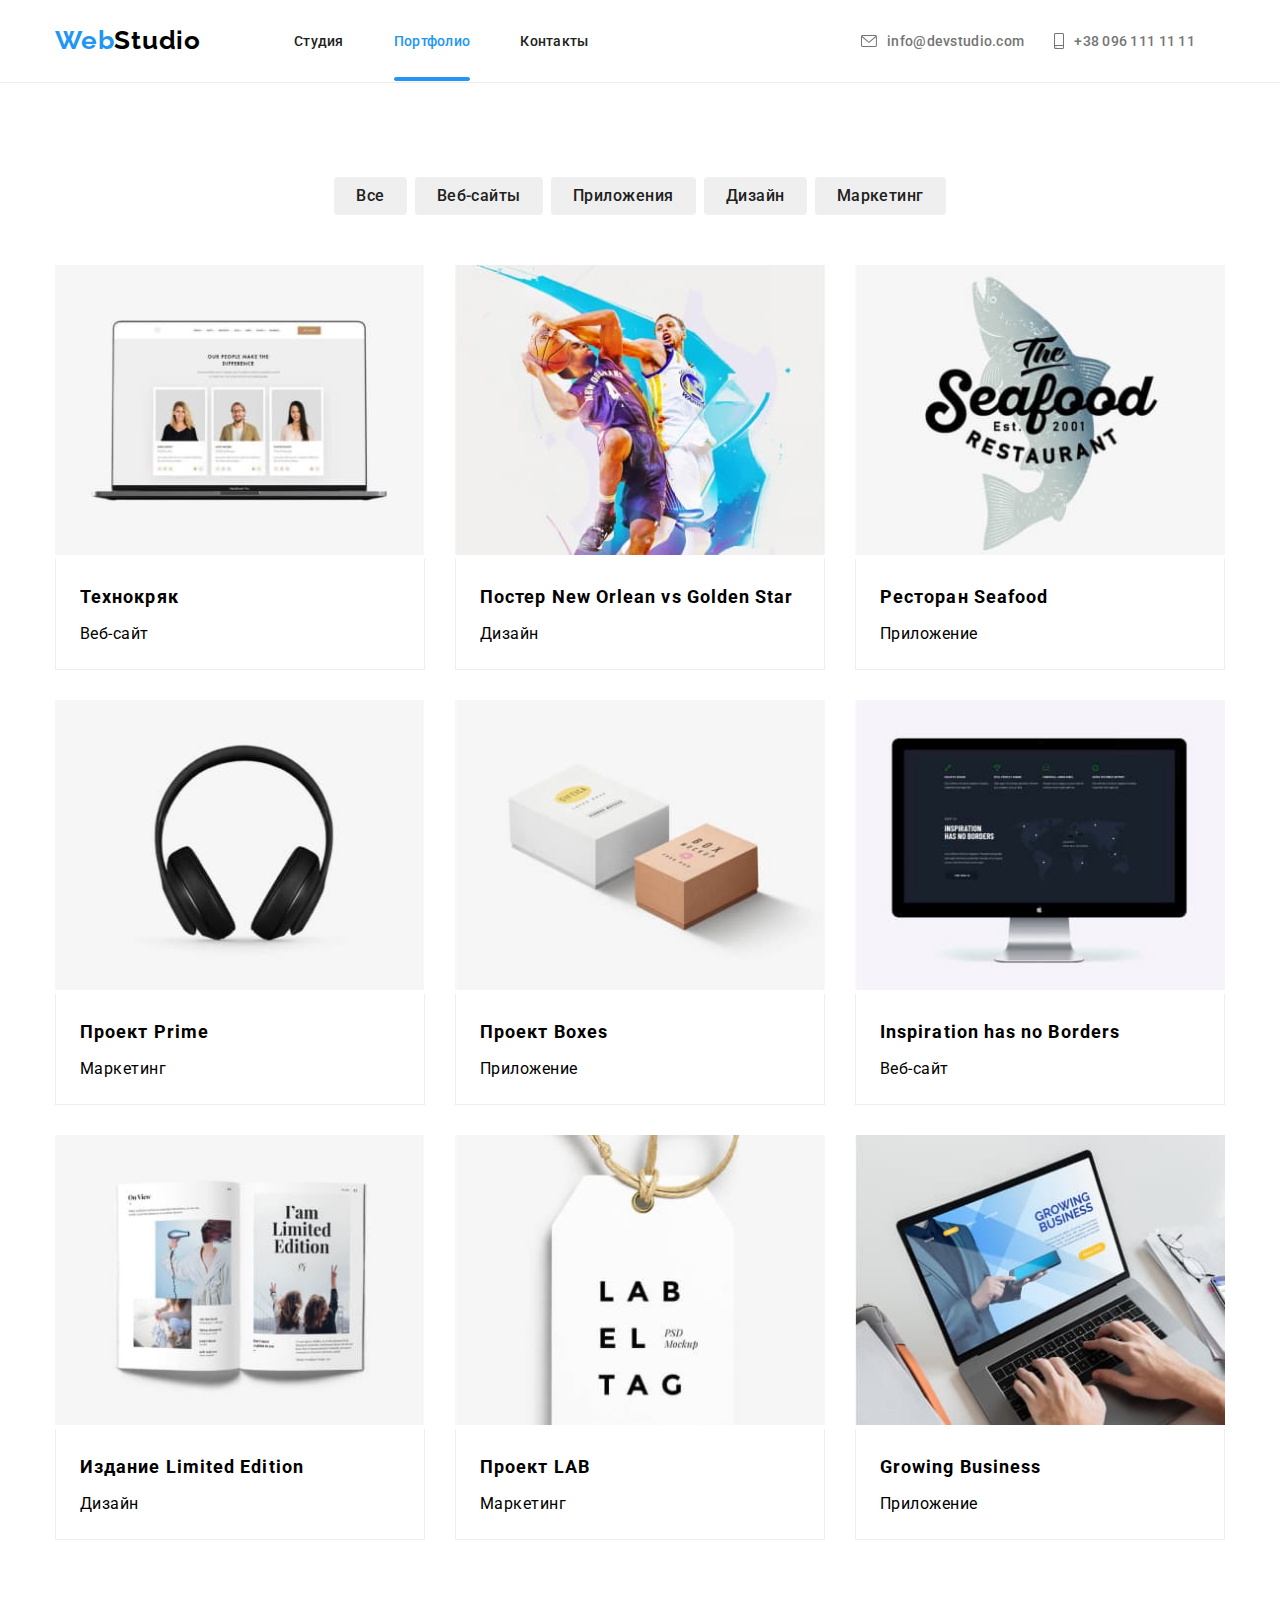
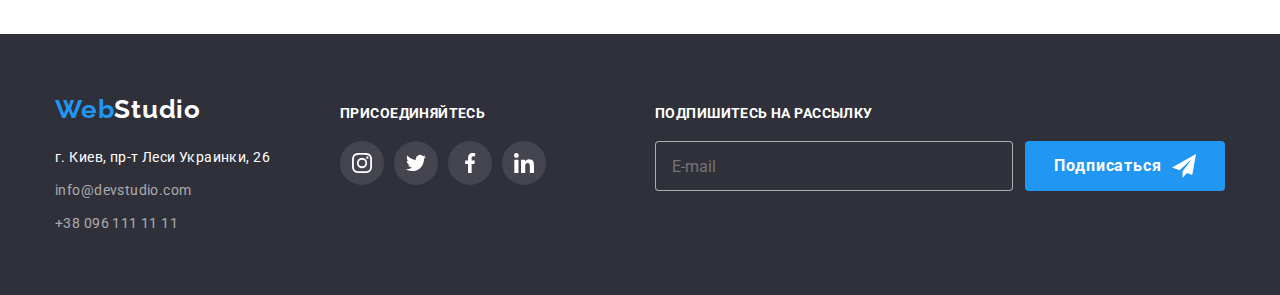
==== commit f94e277c: "Внесены правки" ====
--- a/portfolio.html
+++ b/portfolio.html
@@ -68,7 +68,7 @@
                         </div>                        
                         <div class="grid__content">
                             <h2 class="grid__title">Технокряк</h2>
-                            <p class="grid__desription">Веб-сайт</p>
+                            <p class="grid__description">Веб-сайт</p>
                         </div>                        
                     </li>
 
@@ -80,7 +80,7 @@
                                     шпионажа и атак на защищённые сервера конкурентов.</p>
                             </div>
                         </div>                        
-                        <div class="card-content">
+                        <div class="grid__content">
                             <h2 class="grid__title">Постер New Orlean vs Golden Star</h2>
                             <p class="grid__description">Дизайн</p>
                         </div>                        
@@ -94,7 +94,7 @@
                                     шпионажа и атак на защищённые сервера конкурентов.</p>
                             </div>
                         </div>                        
-                        <div class="card-content">
+                        <div class="grid__content">
                             <h2 class="grid__title">Ресторан Seafood</h2>
                             <p class="grid__description">Приложение</p>
                         </div>                        
@@ -108,7 +108,7 @@
                                     шпионажа и атак на защищённые сервера конкурентов.</p>
                             </div>
                         </div>                        
-                        <div class="card-content">
+                        <div class="grid__content">
                             <h2 class="grid__title">Проект Prime</h2>
                             <p class="grid__description">Маркетинг</p>
                         </div>                       
@@ -122,7 +122,7 @@
                                     шпионажа и атак на защищённые сервера конкурентов.</p>
                             </div>
                         </div>                        
-                        <div class="card-content">
+                        <div class="grid__content">
                             <h2 class="grid__title">Проект Boxes</h2>
                             <p class="grid__description">Приложение</p>
                         </div>                        
@@ -136,7 +136,7 @@
                                     шпионажа и атак на защищённые сервера конкурентов.</p>
                             </div>
                         </div>                        
-                        <div class="card-content">
+                        <div class="grid__content">
                             <h2 class="grid__title">Inspiration has no Borders</h2>
                             <p class="grid__description">Веб-сайт</p>
                         </div>                        
@@ -150,7 +150,7 @@
                                     шпионажа и атак на защищённые сервера конкурентов.</p>
                             </div>
                         </div>                        
-                        <div class="card-content">
+                        <div class="grid__content">
                             <h2 class="grid__title">Издание Limited Edition</h2>
                             <p class="grid__description">Дизайн</p>
                         </div>
--- a/css/main.min.css
+++ b/css/main.min.css
@@ -1,2 +1,2 @@
-/*! modern-normalize v1.0.0 | MIT License | https://github.com/sindresorhus/modern-normalize */*,*::before,*::after{-webkit-box-sizing:border-box;box-sizing:border-box}:root{-moz-tab-size:4;-o-tab-size:4;tab-size:4}html{line-height:1.15;-webkit-text-size-adjust:100%}body{margin:0;padding:0}body{font-family:system-ui,-apple-system,"Segoe UI",Roboto,Helvetica,Arial,sans-serif,"Apple Color Emoji","Segoe UI Emoji"}hr{height:0;color:inherit}abbr[title]{-webkit-text-decoration:underline dotted;text-decoration:underline dotted}b,strong{font-weight:bolder}code,kbd,samp,pre{font-family:ui-monospace, SFMono-Regular, Consolas, "Liberation Mono", Menlo, monospace;font-size:1em}small{font-size:80%}sub,sup{font-size:75%;line-height:0;position:relative;vertical-align:baseline}sub{bottom:-0.25em}sup{top:-0.5em}table{text-indent:0;border-color:inherit}button,input,optgroup,select,textarea{font-family:inherit;font-size:100%;line-height:1.15;margin:0}address{font-style:normal}button,select{text-transform:none}button,[type="button"],[type="reset"],[type="submit"]{-webkit-appearance:button}::-moz-focus-inner{border-style:none;padding:0}:-moz-focusring{outline:1px dotted ButtonText}:-moz-ui-invalid{box-shadow:none}legend{padding:0}progress{vertical-align:baseline}::-webkit-inner-spin-button,::-webkit-outer-spin-button{height:auto}[type="search"]{-webkit-appearance:textfield;outline-offset:-2px}::-webkit-search-decoration{-webkit-appearance:none}::-webkit-file-upload-button{-webkit-appearance:button;font:inherit}summary{display:list-item}ul{list-style:none}li{display:list-item;text-align:-webkit-match-parent}body{background-color:#FFFFFF;font-family:Roboto;font-style:normal}img{display:block;max-width:100%;height:auto}h1,h2,h3,h4,ul,p{margin:0px;padding:0px}.container{max-width:1200px;margin:0px auto;padding:0px 15px}.visually-hidden{position:absolute;width:1px;height:1px;margin:-1px;border:0;padding:0;white-space:nowrap;-webkit-clip-path:inset(100%);clip-path:inset(100%);clip:rect(0 0 0 0);overflow:hidden}.header{border-bottom:1px solid #ECECEC}.header__container{display:-webkit-box;display:-ms-flexbox;display:flex;-webkit-box-align:center;-ms-flex-align:center;align-items:center}.logo{text-decoration:none;font-family:Raleway;font-style:normal;font-weight:bold;font-size:26px;line-height:31px;letter-spacing:0.03em;color:#2196F3;padding:24px 0px 25px 0px;margin-right:93px}.logo__studio{color:#000000}.navigation{display:-webkit-box;display:-ms-flexbox;display:flex;-webkit-box-align:center;-ms-flex-align:center;align-items:center}.menu{display:-webkit-box;display:-ms-flexbox;display:flex;-webkit-box-align:center;-ms-flex-align:center;align-items:center;margin:0px;padding:32px 0px}.menu__link{position:relative;text-decoration:none;font-weight:500;font-size:14px;line-height:16px;letter-spacing:0.02em;color:#212121;padding-top:32px;padding-bottom:32px;margin-right:50px;-webkit-transition:color 2500ms cubic-bezier(0.4, 0, 0.2, 1);transition:color 2500ms cubic-bezier(0.4, 0, 0.2, 1)}.menu__link:hover,.menu__link:focus{color:#2196F3;-webkit-transition:color 2500ms cubic-bezier(0.4, 0, 0.2, 1);transition:color 2500ms cubic-bezier(0.4, 0, 0.2, 1)}.menu__link::after{content:"";position:absolute;left:0;bottom:0;display:block;width:100%;height:4px;border:1px solid #2196F3;border-radius:2px;background-color:#2196F3;-webkit-transform:scaleX(0);transform:scaleX(0);-webkit-transition:-webkit-transform 2500ms cubic-bezier(0.4, 0, 0.2, 1);transition:-webkit-transform 2500ms cubic-bezier(0.4, 0, 0.2, 1);transition:transform 2500ms cubic-bezier(0.4, 0, 0.2, 1);transition:transform 2500ms cubic-bezier(0.4, 0, 0.2, 1), -webkit-transform 2500ms cubic-bezier(0.4, 0, 0.2, 1)}.menu__link:hover::after,.menu__link:focus::after{-webkit-transform:scaleX(1);transform:scaleX(1);-webkit-transition:-webkit-transform 2500ms cubic-bezier(0.4, 0, 0.2, 1);transition:-webkit-transform 2500ms cubic-bezier(0.4, 0, 0.2, 1);transition:transform 2500ms cubic-bezier(0.4, 0, 0.2, 1);transition:transform 2500ms cubic-bezier(0.4, 0, 0.2, 1), -webkit-transform 2500ms cubic-bezier(0.4, 0, 0.2, 1)}.menu__link--current{color:#2196F3}.menu__link--current::after{-webkit-transform:scaleX(1);transform:scaleX(1)}.contacts{display:-webkit-box;display:-ms-flexbox;display:flex;-webkit-box-align:center;-ms-flex-align:center;align-items:center;margin-left:auto}.contacts__link{text-decoration:none;font-weight:500;font-size:14px;line-height:16px;letter-spacing:0.02em;color:#757575;-webkit-transition:color 2500ms cubic-bezier(0.4, 0, 0.2, 1);transition:color 2500ms cubic-bezier(0.4, 0, 0.2, 1);display:-webkit-box;display:-ms-flexbox;display:flex;-webkit-box-align:center;-ms-flex-align:center;align-items:center}.contacts__link:first-child{margin-right:30px}.contacts__link:hover,.contacts__link:focus{color:#2196F3;-webkit-transition:color 2500ms cubic-bezier(0.4, 0, 0.2, 1);transition:color 2500ms cubic-bezier(0.4, 0, 0.2, 1)}.contacts__icon{fill:currentColor;margin-right:10px}.section-hero{background-image:-webkit-gradient(linear, left top, right top, from(rgba(47,48,58,0.4)), to(rgba(47,48,58,0.4))),url(../images/main/hero.jpg);background-image:linear-gradient(to right, rgba(47,48,58,0.4), rgba(47,48,58,0.4)),url(../images/main/hero.jpg);background-color:#C4C4C4;background-repeat:no-repeat;background-position:center;background-size:cover;max-width:1600px;margin-left:auto;margin-right:auto}.section-hero__container{margin:0px auto;text-align:center;padding:200px 0}.section-hero__title{text-decoration:none;font-weight:900;font-size:44px;line-height:60px;letter-spacing:0.06em;text-transform:uppercase;color:#FFFFFF;max-width:696px;margin:0px auto 30px}.button{color:#FFFFFF;background-color:#2196F3;font-weight:bold;font-size:16px;line-height:30px;text-align:center;letter-spacing:0.06em;border:0px;border-radius:4px;padding:10px 32px}.section-features{padding-top:94px}.section-features__cards{display:-webkit-box;display:-ms-flexbox;display:flex;-webkit-box-pack:justify;-ms-flex-pack:justify;justify-content:space-between;margin:0px;padding:0px}.section-features__item{width:270px}.section-features__img{background:#F5F4FA;border-radius:4px;height:120px;width:270px;padding:25px 100px;margin-bottom:30px}.section-features__title{font-weight:bold;font-size:14px;line-height:16px;letter-spacing:0.03em;text-transform:uppercase;color:#212121;margin-bottom:10px}.section-features__desc{font-weight:normal;font-size:14px;line-height:24px;letter-spacing:0.03em;color:#757575}.section-case{padding-top:94px;padding-bottom:94px}.section-case__title{font-weight:bold;font-size:36px;line-height:42px;text-align:center;letter-spacing:0.03em;color:#212121;margin-bottom:50px}.section-case__cards{display:-webkit-box;display:-ms-flexbox;display:flex;-webkit-box-pack:justify;-ms-flex-pack:justify;justify-content:space-between}.section-case__thumb{position:relative;height:294px}.section-case__img{height:100%;width:100%;-o-object-fit:cover;object-fit:cover}.section-case__inscription{position:absolute;bottom:0;width:100%;height:70px;background:rgba(47,48,58,0.8);font-family:Roboto;font-weight:bold;font-size:14px;line-height:16px;text-align:center;letter-spacing:0.03em;text-transform:uppercase;color:#FFFFFF;padding:27px 0}.section-team{background:#F5F4FA}.section-team__container{padding-top:94px;padding-bottom:94px}.section-team__title{font-weight:bold;font-size:36px;line-height:42px;text-align:center;letter-spacing:0.03em;color:#212121;margin-bottom:50px}.section-team__cards{--set-gap: 30px;display:-webkit-box;display:-ms-flexbox;display:flex;-ms-flex-wrap:wrap;flex-wrap:wrap;margin:0px;margin-left:-30px;margin-top:calc(-1 * var(--set-gap))}.section-team__item{-ms-flex-preferred-size:calc(100%/ 4 - var(--set-gap));flex-basis:calc(100%/ 4 - var(--set-gap));margin-left:var(--set-gap);margin-top:30px;background-color:#FFFFFF;-webkit-box-shadow:0px 1px 3px rgba(0,0,0,0.12),0px 1px 1px rgba(0,0,0,0.14),0px 2px 1px rgba(0,0,0,0.2);box-shadow:0px 1px 3px rgba(0,0,0,0.12),0px 1px 1px rgba(0,0,0,0.14),0px 2px 1px rgba(0,0,0,0.2);border-radius:0px 0px 4px 4px}.section-team__thumb{height:260px}.section-team__img{width:100%;height:100%;-o-object-fit:cover;object-fit:cover}.section-team__desc{padding:30px 32px}.section-team__name{font-weight:500;font-size:16px;line-height:19px;letter-spacing:0.03em;color:#212121;text-align:center;margin-bottom:10px}.section-team__post{font-weight:normal;font-size:16px;line-height:19px;letter-spacing:0.03em;color:#757575;text-align:center;margin-bottom:16px}.section-team__social-icons{padding:0;margin:0;list-style:none;display:-webkit-box;display:-ms-flexbox;display:flex;-webkit-box-pack:justify;-ms-flex-pack:justify;justify-content:space-between}.section-team__link{display:-webkit-box;display:-ms-flexbox;display:flex;-webkit-box-pack:center;-ms-flex-pack:center;justify-content:center;-webkit-box-align:center;-ms-flex-align:center;align-items:center;width:44px;height:44px;border-radius:50%;fill:#AFB1B8;background-color:#ffffff;-webkit-transition:background-color 2500ms cubic-bezier(0.4, 0, 0.2, 1),fill 2500ms cubic-bezier(0.4, 0, 0.2, 1);transition:background-color 2500ms cubic-bezier(0.4, 0, 0.2, 1),fill 2500ms cubic-bezier(0.4, 0, 0.2, 1)}.section-team__link:hover,.section-team__link:focus{background-color:#2196F3;fill:#FFFFFF;-webkit-transition:background-color 2500ms cubic-bezier(0.4, 0, 0.2, 1),fill 2500ms cubic-bezier(0.4, 0, 0.2, 1);transition:background-color 2500ms cubic-bezier(0.4, 0, 0.2, 1),fill 2500ms cubic-bezier(0.4, 0, 0.2, 1)}.section-clients{padding-top:94px;padding-bottom:94px}.section-clients__title{font-weight:bold;font-size:36px;line-height:42px;text-align:center;letter-spacing:0.03em;color:#212121;margin-bottom:50px}.clients-logo{--set-gap: 30px;display:-webkit-box;display:-ms-flexbox;display:flex;-ms-flex-wrap:wrap;flex-wrap:wrap;margin-left:calc(-1 * var(--set-gap));margin-top:calc(-1 * var(--set-gap))}.clients-logo__item{-ms-flex-preferred-size:calc(100%/6 - var(--set-gap));flex-basis:calc(100%/6 - var(--set-gap));margin-left:var(--set-gap);margin-top:30px}.clients-logo__link{display:-webkit-box;display:-ms-flexbox;display:flex;-webkit-box-pack:center;-ms-flex-pack:center;justify-content:center;-webkit-box-align:center;-ms-flex-align:center;align-items:center;width:170px;height:90px;fill:#AFB1B8;border:1px solid #AFB1B8;border-radius:4px;-webkit-transition:fill 2500ms cubic-bezier(0.4, 0, 0.2, 1),border 2500ms cubic-bezier(0.4, 0, 0.2, 1);transition:fill 2500ms cubic-bezier(0.4, 0, 0.2, 1),border 2500ms cubic-bezier(0.4, 0, 0.2, 1)}.clients-logo__link:hover,.clients-logo__link:focus{fill:#2196F3;border:1px solid #2196F3}.section-clients__icon{fill:currentColor}.footer{background-color:#2F303A;padding-top:60px;padding-bottom:60px}.footer__logo{text-decoration:none;font-family:Raleway;font-style:normal;font-weight:bold;font-size:26px;line-height:31px;letter-spacing:0.03em;color:#2196F3;display:block;margin-bottom:20px}.footer__studio{color:#FFFFFF}.footer__address,.footer__mail,.footer__tel{text-decoration:none;font-family:Roboto;font-style:normal;font-weight:normal;font-size:14px;line-height:24px;letter-spacing:0.03em;display:block;margin-bottom:9px;color:#FFFFFF}.footer__mail,.footer__tel{color:rgba(255,255,255,0.6)}.footer__tel{margin-bottom:0}.footer__container,.invitation{display:-webkit-box;display:-ms-flexbox;display:flex;-webkit-box-align:baseline;-ms-flex-align:baseline;align-items:baseline}.invitation{-webkit-box-orient:vertical;-webkit-box-direction:normal;-ms-flex-direction:column;flex-direction:column;margin-left:70px}.invitation__title,.subscription__title{font-family:Roboto;font-style:normal;font-weight:bold;font-size:14px;line-height:16px;letter-spacing:0.03em;text-transform:uppercase;color:#FFFFFF;margin-bottom:20px}.invitation__social-icons{padding:0;margin:0;list-style:none;display:-webkit-box;display:-ms-flexbox;display:flex}.invitation__item:not(:last-child){margin-right:10px}.invitation__link{display:-webkit-box;display:-ms-flexbox;display:flex;-webkit-box-pack:center;-ms-flex-pack:center;justify-content:center;-webkit-box-align:center;-ms-flex-align:center;align-items:center;width:44px;height:44px;border-radius:50%;fill:#FFFFFF;background:rgba(255,255,255,0.1);-webkit-transition:background-color 2500ms cubic-bezier(0.4, 0, 0.2, 1);transition:background-color 2500ms cubic-bezier(0.4, 0, 0.2, 1)}.invitation__link:hover,.invitation__link:focus{background-color:#2196F3}.subscription{margin-left:auto}.subscription__box{display:-webkit-box;display:-ms-flexbox;display:flex;-webkit-box-align:center;-ms-flex-align:center;align-items:center}.subscription__input{width:358px;height:50px;font-family:Roboto;font-size:16px;line-height:20px;color:rgba(255,255,255,0.6);background:#2F303A;border:1px solid;border-radius:4px;margin-right:12px;padding:15px 16px}.subscribe-btn{width:200px;height:50px;background-color:#2196F3;border-radius:4px;border:0px;font-family:Roboto;font-weight:bold;font-size:16px;line-height:30px;letter-spacing:0.06em;text-align:center;color:#FFFFFF}.subscribe-btn__content{display:-webkit-box;display:-ms-flexbox;display:flex;-webkit-box-align:center;-ms-flex-align:center;align-items:center;-webkit-box-pack:center;-ms-flex-pack:center;justify-content:center}.subscribe-btn__text{margin-right:10px}.subscribe-btn__icon{fill:currentColor}.backdrop-order{position:fixed;top:0;left:0;width:100%;height:100%;background-color:rgba(0,0,0,0.2);border-radius:4px;opacity:1;-webkit-transition:opacity 2500ms cubic-bezier(0.4, 0, 0.2, 1);transition:opacity 2500ms cubic-bezier(0.4, 0, 0.2, 1)}.backdrop-order.is-hidden{opacity:0;pointer-events:none}.modal-order,.backdrop-order.is-hidden{-webkit-transform:translate(-50%, -50%) scale(1.2);transform:translate(-50%, -50%) scale(1.2)}.modal-order,.backdrop-order.is-hidden{position:fixed;top:50%;left:50%;-webkit-transform:translate(-50%, -50%) scale(1);transform:translate(-50%, -50%) scale(1);-webkit-transition:-webkit-transform 2500ms cubic-bezier(0.4, 0, 0.2, 1);transition:-webkit-transform 2500ms cubic-bezier(0.4, 0, 0.2, 1);transition:transform 2500ms cubic-bezier(0.4, 0, 0.2, 1);transition:transform 2500ms cubic-bezier(0.4, 0, 0.2, 1), -webkit-transform 2500ms cubic-bezier(0.4, 0, 0.2, 1);width:528px;height:581px;border-radius:4px;background-color:#ffffff;padding:40px}.close-button{position:absolute;top:8px;right:8px;display:-webkit-box;display:-ms-flexbox;display:flex;-webkit-box-pack:center;-ms-flex-pack:center;justify-content:center;height:30px;width:30px;padding:6px;border-radius:50%;border:1px solid rgba(0,0,0,0.1);background-color:#ffffff;-webkit-transition:fill 2500ms cubic-bezier(0.4, 0, 0.2, 1);transition:fill 2500ms cubic-bezier(0.4, 0, 0.2, 1)}.close-button:hover,.close-button:focus,.close-button:active{fill:#2196F3}.signup-form{display:-webkit-box;display:-ms-flexbox;display:flex;-webkit-box-orient:vertical;-webkit-box-direction:normal;-ms-flex-direction:column;flex-direction:column}.signup-form__title{font-family:Roboto;font-weight:bold;font-size:20px;line-height:23px;text-align:center;letter-spacing:0.03em;color:#212121;margin-bottom:12px}.signup-form__label{display:-webkit-box;display:-ms-flexbox;display:flex;-webkit-box-orient:vertical;-webkit-box-direction:normal;-ms-flex-direction:column;flex-direction:column;font-family:Roboto;font-size:12px;line-height:14.06px;letter-spacing:0.01em;color:#757575;margin-bottom:10px}.signup-form__label:hover .data-input__place,.signup-form__label:focus .data-input__place,.signup-form__label:focus-within .data-input__place{border:1px solid #2196F3;outline:none}.signup-form__label:hover .data-input__icon,.signup-form__label:focus .data-input__icon,.signup-form__label:focus-within .data-input__icon{fill:#2196F3}.data-input{position:relative;margin-top:4px}.data-input__place{border:1px solid rgba(33,33,33,0.2);border-radius:4px;width:448px;height:40px;padding-left:42px;-webkit-transition:border 2500ms cubic-bezier(0.4, 0, 0.2, 1);transition:border 2500ms cubic-bezier(0.4, 0, 0.2, 1)}.data-input__icon{position:absolute;top:50%;-webkit-transform:translateY(-50%);transform:translateY(-50%);left:12px;-webkit-transition:fill 2500ms cubic-bezier(0.4, 0, 0.2, 1);transition:fill 2500ms cubic-bezier(0.4, 0, 0.2, 1)}.signup-form__textarea{border:1px solid rgba(33,33,33,0.2);border-radius:4px;width:448px;height:120px;overflow:auto;resize:none;padding:12px 16px;margin-top:4px;-webkit-transition:border 2500ms cubic-bezier(0.4, 0, 0.2, 1);transition:border 2500ms cubic-bezier(0.4, 0, 0.2, 1)}.signup-form__textarea::-webkit-input-placeholder{color:rgba(117,117,117,0.5)}.signup-form__textarea:-ms-input-placeholder{color:rgba(117,117,117,0.5)}.signup-form__textarea::-ms-input-placeholder{color:rgba(117,117,117,0.5)}.signup-form__textarea::placeholder{color:rgba(117,117,117,0.5)}.signup-form__textarea:hover,.signup-form__textarea:focus,.signup-form__textarea:focus-within{border:1px solid #2196F3;outline:none}.conditions{margin-bottom:30px;display:-webkit-box;display:-ms-flexbox;display:flex;-webkit-box-pack:center;-ms-flex-pack:center;justify-content:center;-webkit-box-align:center;-ms-flex-align:center;align-items:center}.conditions__text{font-family:Roboto;font-size:14px;line-height:24px;letter-spacing:0.03em;color:#757575}.conditions__link{color:#2196F3}.condition__icon{fill:#ffffff;border:2px solid #212121;border-radius:2px;margin-right:7px}.condition__checkbox:checked+.condition__icon{fill:#2196F3;border:none;-webkit-transition:fill 2500ms cubic-bezier(0.4, 0, 0.2, 1);transition:fill 2500ms cubic-bezier(0.4, 0, 0.2, 1)}.modal-button{display:block;margin:0px auto;height:50px;width:200px;background-color:#2196F3;border:1px solid #2196F3;-webkit-box-shadow:0px 4px 4px rgba(0,0,0,0.15);box-shadow:0px 4px 4px rgba(0,0,0,0.15);border-radius:4px;font-family:Roboto;font-weight:bold;font-size:16px;line-height:30px;letter-spacing:0.06em;color:#ffffff;-webkit-transition:border 2500ms cubic-bezier(0.4, 0, 0.2, 1),background-color 2500ms cubic-bezier(0.4, 0, 0.2, 1);transition:border 2500ms cubic-bezier(0.4, 0, 0.2, 1),background-color 2500ms cubic-bezier(0.4, 0, 0.2, 1)}.modal-button:hover,.modal-button:focus{background-color:#188CE8;border:1px solid  #188CE8}.portfolio__container{padding-top:94px;padding-bottom:94px}.filter{display:-webkit-box;display:-ms-flexbox;display:flex;-webkit-box-pack:center;-ms-flex-pack:center;justify-content:center;-webkit-box-align:center;-ms-flex-align:center;align-items:center;border-radius:4px;margin-bottom:50px}.filter__item{margin-right:8px}.filter__item:last-child{margin-right:0}.filter__button{font-weight:500;font-size:16px;line-height:26px;text-align:center;letter-spacing:0.03em;color:#212121;border:0px;padding:6px 22px;border-radius:4px;-webkit-transition:background-color 2500ms cubic-bezier(0.4, 0, 0.2, 1),color 2500ms cubic-bezier(0.4, 0, 0.2, 1),-webkit-box-shadow 2500ms cubic-bezier(0.4, 0, 0.2, 1);transition:background-color 2500ms cubic-bezier(0.4, 0, 0.2, 1),color 2500ms cubic-bezier(0.4, 0, 0.2, 1),-webkit-box-shadow 2500ms cubic-bezier(0.4, 0, 0.2, 1);transition:background-color 2500ms cubic-bezier(0.4, 0, 0.2, 1),color 2500ms cubic-bezier(0.4, 0, 0.2, 1),box-shadow 2500ms cubic-bezier(0.4, 0, 0.2, 1);transition:background-color 2500ms cubic-bezier(0.4, 0, 0.2, 1),color 2500ms cubic-bezier(0.4, 0, 0.2, 1),box-shadow 2500ms cubic-bezier(0.4, 0, 0.2, 1),-webkit-box-shadow 2500ms cubic-bezier(0.4, 0, 0.2, 1)}.filter__button:hover,.filter__button:focus{background-color:#2196F3;color:#FFFFFF;-webkit-box-shadow:0px 3px 1px rgba(0,0,0,0.1),0px 1px 2px rgba(0,0,0,0.08),0px 2px 2px rgba(0,0,0,0.12);box-shadow:0px 3px 1px rgba(0,0,0,0.1),0px 1px 2px rgba(0,0,0,0.08),0px 2px 2px rgba(0,0,0,0.12)}.grid{display:-webkit-box;display:-ms-flexbox;display:flex;-ms-flex-wrap:wrap;flex-wrap:wrap;padding:0;margin-top:-30px;margin-left:-30px;list-style:none}.grid__card{-ms-flex-preferred-size:calc(100% / 3 - 30px);flex-basis:calc(100% / 3 - 30px);margin-top:30px;margin-left:30px;-webkit-transition:-webkit-box-shadow 2500ms cubic-bezier(0.4, 0, 0.2, 1);transition:-webkit-box-shadow 2500ms cubic-bezier(0.4, 0, 0.2, 1);transition:box-shadow 2500ms cubic-bezier(0.4, 0, 0.2, 1);transition:box-shadow 2500ms cubic-bezier(0.4, 0, 0.2, 1), -webkit-box-shadow 2500ms cubic-bezier(0.4, 0, 0.2, 1)}.grid__card:hover,.grid__card:focus{-webkit-box-shadow:0px 4px 4px rgba(0,0,0,0.25),0px 1px 1px rgba(0,0,0,0.12),0px 4px 4px rgba(0,0,0,0.06);box-shadow:0px 4px 4px rgba(0,0,0,0.25),0px 1px 1px rgba(0,0,0,0.12),0px 4px 4px rgba(0,0,0,0.06);-webkit-transition:-webkit-box-shadow 2500ms cubic-bezier(0.4, 0, 0.2, 1);transition:-webkit-box-shadow 2500ms cubic-bezier(0.4, 0, 0.2, 1);transition:box-shadow 2500ms cubic-bezier(0.4, 0, 0.2, 1);transition:box-shadow 2500ms cubic-bezier(0.4, 0, 0.2, 1), -webkit-box-shadow 2500ms cubic-bezier(0.4, 0, 0.2, 1)}.grid__card:hover .grid__overlay{-webkit-transform:translateY(0);transform:translateY(0)}.grid__thumb{height:294px;position:relative;overflow:hidden}.grid__img{display:block;width:100%;height:auto;-o-object-fit:cover;object-fit:cover}.grid__overlay{position:absolute;top:0;left:0;width:100%;height:100%;-webkit-transform:translateY(100%);transform:translateY(100%);-webkit-transition:-webkit-transform 2500ms cubic-bezier(0.4, 0, 0.2, 1);transition:-webkit-transform 2500ms cubic-bezier(0.4, 0, 0.2, 1);transition:transform 2500ms cubic-bezier(0.4, 0, 0.2, 1);transition:transform 2500ms cubic-bezier(0.4, 0, 0.2, 1), -webkit-transform 2500ms cubic-bezier(0.4, 0, 0.2, 1);background-color:rgba(33,150,243,0.9);color:#ffffff;padding:63px 24px;font-family:Roboto;font-weight:normal;font-size:18px;line-height:28px;letter-spacing:0.03em}.grid__title{font-weight:bold;font-size:18px;line-height:36px;letter-spacing:0.06em;color:var(--title-color);margin:0px}.grid__description{font-weight:normal;font-size:16px;line-height:30px;letter-spacing:0.03em;color:var(--text-color);margin-top:4px}.grid__content{padding:20px 24px;border-left:1px solid #EEEEEE;border-right:1px solid #EEEEEE;border-bottom:1px solid #EEEEEE}
+/*! modern-normalize v1.0.0 | MIT License | https://github.com/sindresorhus/modern-normalize */*,*::before,*::after{-webkit-box-sizing:border-box;box-sizing:border-box}:root{-moz-tab-size:4;-o-tab-size:4;tab-size:4}html{line-height:1.15;-webkit-text-size-adjust:100%}body{margin:0;padding:0}body{font-family:system-ui,-apple-system,"Segoe UI",Roboto,Helvetica,Arial,sans-serif,"Apple Color Emoji","Segoe UI Emoji"}hr{height:0;color:inherit}abbr[title]{-webkit-text-decoration:underline dotted;text-decoration:underline dotted}b,strong{font-weight:bolder}code,kbd,samp,pre{font-family:ui-monospace, SFMono-Regular, Consolas, "Liberation Mono", Menlo, monospace;font-size:1em}small{font-size:80%}sub,sup{font-size:75%;line-height:0;position:relative;vertical-align:baseline}sub{bottom:-0.25em}sup{top:-0.5em}table{text-indent:0;border-color:inherit}button,input,optgroup,select,textarea{font-family:inherit;font-size:100%;line-height:1.15;margin:0}address{font-style:normal}button,select{text-transform:none}button,[type="button"],[type="reset"],[type="submit"]{-webkit-appearance:button}::-moz-focus-inner{border-style:none;padding:0}:-moz-focusring{outline:1px dotted ButtonText}:-moz-ui-invalid{box-shadow:none}legend{padding:0}progress{vertical-align:baseline}::-webkit-inner-spin-button,::-webkit-outer-spin-button{height:auto}[type="search"]{-webkit-appearance:textfield;outline-offset:-2px}::-webkit-search-decoration{-webkit-appearance:none}::-webkit-file-upload-button{-webkit-appearance:button;font:inherit}summary{display:list-item}ul{list-style:none}li{display:list-item;text-align:-webkit-match-parent}body{background-color:#FFFFFF;font-family:Roboto;font-style:normal}img{display:block;max-width:100%;height:auto}h1,h2,h3,h4,ul,p{margin:0px;padding:0px}.container{max-width:1200px;margin:0px auto;padding:0px 15px}.visually-hidden{position:absolute;width:1px;height:1px;margin:-1px;border:0;padding:0;white-space:nowrap;-webkit-clip-path:inset(100%);clip-path:inset(100%);clip:rect(0 0 0 0);overflow:hidden}.header{border-bottom:1px solid #ECECEC}.header__container{display:-webkit-box;display:-ms-flexbox;display:flex;-webkit-box-align:center;-ms-flex-align:center;align-items:center}.logo{text-decoration:none;font-family:Raleway;font-style:normal;font-weight:bold;font-size:26px;line-height:31px;letter-spacing:0.03em;color:#2196F3;padding:24px 0px 25px 0px;margin-right:93px}.logo__studio{color:#000000}.navigation{display:-webkit-box;display:-ms-flexbox;display:flex;-webkit-box-align:center;-ms-flex-align:center;align-items:center}.menu{display:-webkit-box;display:-ms-flexbox;display:flex;-webkit-box-align:center;-ms-flex-align:center;align-items:center;margin:0px;padding:32px 0px}.menu__link{position:relative;text-decoration:none;font-weight:500;font-size:14px;line-height:16px;letter-spacing:0.02em;color:#212121;padding-top:32px;padding-bottom:32px;margin-right:50px;-webkit-transition:color 250ms cubic-bezier(0.4, 0, 0.2, 1);transition:color 250ms cubic-bezier(0.4, 0, 0.2, 1)}.menu__link:hover,.menu__link:focus{color:#2196F3;-webkit-transition:color 250ms cubic-bezier(0.4, 0, 0.2, 1);transition:color 250ms cubic-bezier(0.4, 0, 0.2, 1)}.menu__link::after{content:"";position:absolute;left:0;bottom:0;display:block;width:100%;height:4px;border:1px solid #2196F3;border-radius:2px;background-color:#2196F3;-webkit-transform:scaleX(0);transform:scaleX(0);-webkit-transition:-webkit-transform 250ms cubic-bezier(0.4, 0, 0.2, 1);transition:-webkit-transform 250ms cubic-bezier(0.4, 0, 0.2, 1);transition:transform 250ms cubic-bezier(0.4, 0, 0.2, 1);transition:transform 250ms cubic-bezier(0.4, 0, 0.2, 1), -webkit-transform 250ms cubic-bezier(0.4, 0, 0.2, 1)}.menu__link:hover::after,.menu__link:focus::after{-webkit-transform:scaleX(1);transform:scaleX(1);-webkit-transition:-webkit-transform 250ms cubic-bezier(0.4, 0, 0.2, 1);transition:-webkit-transform 250ms cubic-bezier(0.4, 0, 0.2, 1);transition:transform 250ms cubic-bezier(0.4, 0, 0.2, 1);transition:transform 250ms cubic-bezier(0.4, 0, 0.2, 1), -webkit-transform 250ms cubic-bezier(0.4, 0, 0.2, 1)}.menu__link--current{color:#2196F3}.menu__link--current::after{-webkit-transform:scaleX(1);transform:scaleX(1)}.contacts{display:-webkit-box;display:-ms-flexbox;display:flex;-webkit-box-align:center;-ms-flex-align:center;align-items:center;margin-left:auto}.contacts__link{text-decoration:none;font-weight:500;font-size:14px;line-height:16px;letter-spacing:0.02em;color:#757575;-webkit-transition:color 250ms cubic-bezier(0.4, 0, 0.2, 1);transition:color 250ms cubic-bezier(0.4, 0, 0.2, 1);display:-webkit-box;display:-ms-flexbox;display:flex;-webkit-box-align:center;-ms-flex-align:center;align-items:center}.contacts__link:first-child{margin-right:30px}.contacts__link:hover,.contacts__link:focus{color:#2196F3;-webkit-transition:color 250ms cubic-bezier(0.4, 0, 0.2, 1);transition:color 250ms cubic-bezier(0.4, 0, 0.2, 1)}.contacts__icon{fill:currentColor;margin-right:10px}.section-hero{background-image:-webkit-gradient(linear, left top, right top, from(rgba(47,48,58,0.4)), to(rgba(47,48,58,0.4))),url(../images/main/hero.jpg);background-image:linear-gradient(to right, rgba(47,48,58,0.4), rgba(47,48,58,0.4)),url(../images/main/hero.jpg);background-color:#C4C4C4;background-repeat:no-repeat;background-position:center;background-size:cover;max-width:1600px;margin-left:auto;margin-right:auto}.section-hero__container{margin:0px auto;text-align:center;padding:200px 0}.section-hero__title{text-decoration:none;font-weight:900;font-size:44px;line-height:60px;letter-spacing:0.06em;text-transform:uppercase;color:#FFFFFF;max-width:696px;margin:0px auto 30px}.button{color:#FFFFFF;background-color:#2196F3;font-weight:bold;font-size:16px;line-height:30px;text-align:center;letter-spacing:0.06em;border:0px;border-radius:4px;padding:10px 32px}.section-features{padding-top:94px}.section-features__cards{display:-webkit-box;display:-ms-flexbox;display:flex;-webkit-box-pack:justify;-ms-flex-pack:justify;justify-content:space-between;margin:0px;padding:0px}.section-features__item{width:270px}.section-features__img{background:#F5F4FA;border-radius:4px;height:120px;width:270px;padding:25px 100px;margin-bottom:30px}.section-features__title{font-weight:bold;font-size:14px;line-height:16px;letter-spacing:0.03em;text-transform:uppercase;color:#212121;margin-bottom:10px}.section-features__desc{font-weight:normal;font-size:14px;line-height:24px;letter-spacing:0.03em;color:#757575}.section-case{padding-top:94px;padding-bottom:94px}.section-case__title{font-weight:bold;font-size:36px;line-height:42px;text-align:center;letter-spacing:0.03em;color:#212121;margin-bottom:50px}.section-case__cards{display:-webkit-box;display:-ms-flexbox;display:flex;-webkit-box-pack:justify;-ms-flex-pack:justify;justify-content:space-between}.section-case__thumb{position:relative;height:294px}.section-case__img{height:100%;width:100%;-o-object-fit:cover;object-fit:cover}.section-case__inscription{position:absolute;bottom:0;width:100%;height:70px;background:rgba(47,48,58,0.8);font-family:Roboto;font-weight:bold;font-size:14px;line-height:16px;text-align:center;letter-spacing:0.03em;text-transform:uppercase;color:#FFFFFF;padding:27px 0}.section-team{background:#F5F4FA}.section-team__container{padding-top:94px;padding-bottom:94px}.section-team__title{font-weight:bold;font-size:36px;line-height:42px;text-align:center;letter-spacing:0.03em;color:#212121;margin-bottom:50px}.section-team__cards{--set-gap: 30px;display:-webkit-box;display:-ms-flexbox;display:flex;-ms-flex-wrap:wrap;flex-wrap:wrap;margin:0px;margin-left:-30px;margin-top:calc(-1 * var(--set-gap))}.section-team__item{-ms-flex-preferred-size:calc(100%/ 4 - var(--set-gap));flex-basis:calc(100%/ 4 - var(--set-gap));margin-left:var(--set-gap);margin-top:30px;background-color:#FFFFFF;-webkit-box-shadow:0px 1px 3px rgba(0,0,0,0.12),0px 1px 1px rgba(0,0,0,0.14),0px 2px 1px rgba(0,0,0,0.2);box-shadow:0px 1px 3px rgba(0,0,0,0.12),0px 1px 1px rgba(0,0,0,0.14),0px 2px 1px rgba(0,0,0,0.2);border-radius:0px 0px 4px 4px}.section-team__thumb{height:260px}.section-team__img{width:100%;height:100%;-o-object-fit:cover;object-fit:cover}.section-team__desc{padding:30px 32px}.section-team__name{font-weight:500;font-size:16px;line-height:19px;letter-spacing:0.03em;color:#212121;text-align:center;margin-bottom:10px}.section-team__post{font-weight:normal;font-size:16px;line-height:19px;letter-spacing:0.03em;color:#757575;text-align:center;margin-bottom:16px}.section-team__social-icons{padding:0;margin:0;list-style:none;display:-webkit-box;display:-ms-flexbox;display:flex;-webkit-box-pack:justify;-ms-flex-pack:justify;justify-content:space-between}.section-team__link{display:-webkit-box;display:-ms-flexbox;display:flex;-webkit-box-pack:center;-ms-flex-pack:center;justify-content:center;-webkit-box-align:center;-ms-flex-align:center;align-items:center;width:44px;height:44px;border-radius:50%;fill:#AFB1B8;background-color:#ffffff;-webkit-transition:background-color 250ms cubic-bezier(0.4, 0, 0.2, 1),fill 250ms cubic-bezier(0.4, 0, 0.2, 1);transition:background-color 250ms cubic-bezier(0.4, 0, 0.2, 1),fill 250ms cubic-bezier(0.4, 0, 0.2, 1)}.section-team__link:hover,.section-team__link:focus{background-color:#2196F3;fill:#FFFFFF;-webkit-transition:background-color 250ms cubic-bezier(0.4, 0, 0.2, 1),fill 250ms cubic-bezier(0.4, 0, 0.2, 1);transition:background-color 250ms cubic-bezier(0.4, 0, 0.2, 1),fill 250ms cubic-bezier(0.4, 0, 0.2, 1)}.section-clients{padding-top:94px;padding-bottom:94px}.section-clients__title{font-weight:bold;font-size:36px;line-height:42px;text-align:center;letter-spacing:0.03em;color:#212121;margin-bottom:50px}.clients-logo{--set-gap: 30px;display:-webkit-box;display:-ms-flexbox;display:flex;-ms-flex-wrap:wrap;flex-wrap:wrap;margin-left:calc(-1 * var(--set-gap));margin-top:calc(-1 * var(--set-gap))}.clients-logo__item{-ms-flex-preferred-size:calc(100%/6 - var(--set-gap));flex-basis:calc(100%/6 - var(--set-gap));margin-left:var(--set-gap);margin-top:30px}.clients-logo__link{display:-webkit-box;display:-ms-flexbox;display:flex;-webkit-box-pack:center;-ms-flex-pack:center;justify-content:center;-webkit-box-align:center;-ms-flex-align:center;align-items:center;width:170px;height:90px;fill:#AFB1B8;border:1px solid #AFB1B8;border-radius:4px;-webkit-transition:fill 250ms cubic-bezier(0.4, 0, 0.2, 1),border 250ms cubic-bezier(0.4, 0, 0.2, 1);transition:fill 250ms cubic-bezier(0.4, 0, 0.2, 1),border 250ms cubic-bezier(0.4, 0, 0.2, 1)}.clients-logo__link:hover,.clients-logo__link:focus{fill:#2196F3;border:1px solid #2196F3}.section-clients__icon{fill:currentColor}.footer{background-color:#2F303A;padding-top:60px;padding-bottom:60px}.footer__logo{text-decoration:none;font-family:Raleway;font-style:normal;font-weight:bold;font-size:26px;line-height:31px;letter-spacing:0.03em;color:#2196F3;display:block;margin-bottom:20px}.footer__studio{color:#FFFFFF}.footer__address,.footer__mail,.footer__tel{text-decoration:none;font-family:Roboto;font-style:normal;font-weight:normal;font-size:14px;line-height:24px;letter-spacing:0.03em;display:block;margin-bottom:9px;color:#FFFFFF}.footer__mail,.footer__tel{color:rgba(255,255,255,0.6)}.footer__tel{margin-bottom:0}.footer__container,.invitation{display:-webkit-box;display:-ms-flexbox;display:flex;-webkit-box-align:baseline;-ms-flex-align:baseline;align-items:baseline}.invitation{-webkit-box-orient:vertical;-webkit-box-direction:normal;-ms-flex-direction:column;flex-direction:column;margin-left:70px}.invitation__title,.subscription__title{font-family:Roboto;font-style:normal;font-weight:bold;font-size:14px;line-height:16px;letter-spacing:0.03em;text-transform:uppercase;color:#FFFFFF;margin-bottom:20px}.invitation__social-icons{padding:0;margin:0;list-style:none;display:-webkit-box;display:-ms-flexbox;display:flex}.invitation__item:not(:last-child){margin-right:10px}.invitation__link{display:-webkit-box;display:-ms-flexbox;display:flex;-webkit-box-pack:center;-ms-flex-pack:center;justify-content:center;-webkit-box-align:center;-ms-flex-align:center;align-items:center;width:44px;height:44px;border-radius:50%;fill:#FFFFFF;background:rgba(255,255,255,0.1);-webkit-transition:background-color 250ms cubic-bezier(0.4, 0, 0.2, 1);transition:background-color 250ms cubic-bezier(0.4, 0, 0.2, 1)}.invitation__link:hover,.invitation__link:focus{background-color:#2196F3}.subscription{margin-left:auto}.subscription__box{display:-webkit-box;display:-ms-flexbox;display:flex;-webkit-box-align:center;-ms-flex-align:center;align-items:center}.subscription__input{width:358px;height:50px;font-family:Roboto;font-size:16px;line-height:20px;color:rgba(255,255,255,0.6);background:#2F303A;border:1px solid;border-radius:4px;margin-right:12px;padding:15px 16px}.subscribe-btn{width:200px;height:50px;background-color:#2196F3;border-radius:4px;border:0px;font-family:Roboto;font-weight:bold;font-size:16px;line-height:30px;letter-spacing:0.06em;text-align:center;color:#FFFFFF}.subscribe-btn__content{display:-webkit-box;display:-ms-flexbox;display:flex;-webkit-box-align:center;-ms-flex-align:center;align-items:center;-webkit-box-pack:center;-ms-flex-pack:center;justify-content:center}.subscribe-btn__text{margin-right:10px}.subscribe-btn__icon{fill:currentColor}.modal{position:fixed;top:0;left:0;width:100%;height:100%;background-color:rgba(0,0,0,0.2);border-radius:4px;opacity:1;-webkit-transition:opacity 250ms cubic-bezier(0.4, 0, 0.2, 1);transition:opacity 250ms cubic-bezier(0.4, 0, 0.2, 1)}.modal.is-hidden{opacity:0;pointer-events:none}.modal.is-hidden .modal__order{-webkit-transform:translate(-50%, -50%) scale(1.2);transform:translate(-50%, -50%) scale(1.2)}.modal__order{position:fixed;top:50%;left:50%;-webkit-transform:translate(-50%, -50%) scale(1);transform:translate(-50%, -50%) scale(1);-webkit-transition:-webkit-transform 250ms cubic-bezier(0.4, 0, 0.2, 1);transition:-webkit-transform 250ms cubic-bezier(0.4, 0, 0.2, 1);transition:transform 250ms cubic-bezier(0.4, 0, 0.2, 1);transition:transform 250ms cubic-bezier(0.4, 0, 0.2, 1), -webkit-transform 250ms cubic-bezier(0.4, 0, 0.2, 1);width:528px;height:581px;border-radius:4px;background-color:#ffffff;padding:40px}.close-button{position:absolute;top:8px;right:8px;display:-webkit-box;display:-ms-flexbox;display:flex;-webkit-box-pack:center;-ms-flex-pack:center;justify-content:center;height:30px;width:30px;padding:6px;border-radius:50%;border:1px solid rgba(0,0,0,0.1);background-color:#ffffff;-webkit-transition:fill 250ms cubic-bezier(0.4, 0, 0.2, 1);transition:fill 250ms cubic-bezier(0.4, 0, 0.2, 1)}.close-button:hover,.close-button:focus,.close-button:active{fill:#2196F3}.signup-form{display:-webkit-box;display:-ms-flexbox;display:flex;-webkit-box-orient:vertical;-webkit-box-direction:normal;-ms-flex-direction:column;flex-direction:column}.signup-form__title{font-family:Roboto;font-weight:bold;font-size:20px;line-height:23px;text-align:center;letter-spacing:0.03em;color:#212121;margin-bottom:12px}.signup-form__label{display:-webkit-box;display:-ms-flexbox;display:flex;-webkit-box-orient:vertical;-webkit-box-direction:normal;-ms-flex-direction:column;flex-direction:column;font-family:Roboto;font-size:12px;line-height:14.06px;letter-spacing:0.01em;color:#757575;margin-bottom:10px}.signup-form__label:hover .data-input__place,.signup-form__label:focus .data-input__place,.signup-form__label:focus-within .data-input__place{border:1px solid #2196F3;outline:none}.signup-form__label:hover .data-input__icon,.signup-form__label:focus .data-input__icon,.signup-form__label:focus-within .data-input__icon{fill:#2196F3}.data-input{position:relative;margin-top:4px}.data-input__place{border:1px solid rgba(33,33,33,0.2);border-radius:4px;width:448px;height:40px;padding-left:42px;-webkit-transition:border 250ms cubic-bezier(0.4, 0, 0.2, 1);transition:border 250ms cubic-bezier(0.4, 0, 0.2, 1)}.data-input__icon{position:absolute;top:50%;-webkit-transform:translateY(-50%);transform:translateY(-50%);left:12px;-webkit-transition:fill 250ms cubic-bezier(0.4, 0, 0.2, 1);transition:fill 250ms cubic-bezier(0.4, 0, 0.2, 1)}.signup-form__textarea{border:1px solid rgba(33,33,33,0.2);border-radius:4px;width:448px;height:120px;overflow:auto;resize:none;padding:12px 16px;margin-top:4px;-webkit-transition:border 250ms cubic-bezier(0.4, 0, 0.2, 1);transition:border 250ms cubic-bezier(0.4, 0, 0.2, 1)}.signup-form__textarea::-webkit-input-placeholder{color:rgba(117,117,117,0.5)}.signup-form__textarea:-ms-input-placeholder{color:rgba(117,117,117,0.5)}.signup-form__textarea::-ms-input-placeholder{color:rgba(117,117,117,0.5)}.signup-form__textarea::placeholder{color:rgba(117,117,117,0.5)}.signup-form__textarea:hover,.signup-form__textarea:focus,.signup-form__textarea:focus-within{border:1px solid #2196F3;outline:none}.conditions{margin-bottom:30px;display:-webkit-box;display:-ms-flexbox;display:flex;-webkit-box-pack:center;-ms-flex-pack:center;justify-content:center;-webkit-box-align:center;-ms-flex-align:center;align-items:center}.conditions__text{font-family:Roboto;font-size:14px;line-height:24px;letter-spacing:0.03em;color:#757575}.conditions__link{color:#2196F3}.condition__icon{fill:#ffffff;border:2px solid #212121;border-radius:2px;margin-right:7px}.condition__checkbox:checked+.condition__icon{fill:#2196F3;border:none;-webkit-transition:fill 250ms cubic-bezier(0.4, 0, 0.2, 1);transition:fill 250ms cubic-bezier(0.4, 0, 0.2, 1)}.modal-button{display:block;margin:0px auto;height:50px;width:200px;background-color:#2196F3;border:1px solid #2196F3;-webkit-box-shadow:0px 4px 4px rgba(0,0,0,0.15);box-shadow:0px 4px 4px rgba(0,0,0,0.15);border-radius:4px;font-family:Roboto;font-weight:bold;font-size:16px;line-height:30px;letter-spacing:0.06em;color:#ffffff;-webkit-transition:border 250ms cubic-bezier(0.4, 0, 0.2, 1),background-color 250ms cubic-bezier(0.4, 0, 0.2, 1);transition:border 250ms cubic-bezier(0.4, 0, 0.2, 1),background-color 250ms cubic-bezier(0.4, 0, 0.2, 1)}.modal-button:hover,.modal-button:focus{background-color:#188CE8;border:1px solid  #188CE8}.portfolio__container{padding-top:94px;padding-bottom:94px}.filter{display:-webkit-box;display:-ms-flexbox;display:flex;-webkit-box-pack:center;-ms-flex-pack:center;justify-content:center;-webkit-box-align:center;-ms-flex-align:center;align-items:center;border-radius:4px;margin-bottom:50px}.filter__item{margin-right:8px}.filter__item:last-child{margin-right:0}.filter__button{font-weight:500;font-size:16px;line-height:26px;text-align:center;letter-spacing:0.03em;color:#212121;border:0px;padding:6px 22px;border-radius:4px;-webkit-transition:background-color 250ms cubic-bezier(0.4, 0, 0.2, 1),color 250ms cubic-bezier(0.4, 0, 0.2, 1),-webkit-box-shadow 250ms cubic-bezier(0.4, 0, 0.2, 1);transition:background-color 250ms cubic-bezier(0.4, 0, 0.2, 1),color 250ms cubic-bezier(0.4, 0, 0.2, 1),-webkit-box-shadow 250ms cubic-bezier(0.4, 0, 0.2, 1);transition:background-color 250ms cubic-bezier(0.4, 0, 0.2, 1),color 250ms cubic-bezier(0.4, 0, 0.2, 1),box-shadow 250ms cubic-bezier(0.4, 0, 0.2, 1);transition:background-color 250ms cubic-bezier(0.4, 0, 0.2, 1),color 250ms cubic-bezier(0.4, 0, 0.2, 1),box-shadow 250ms cubic-bezier(0.4, 0, 0.2, 1),-webkit-box-shadow 250ms cubic-bezier(0.4, 0, 0.2, 1)}.filter__button:hover,.filter__button:focus{background-color:#2196F3;color:#FFFFFF;-webkit-box-shadow:0px 3px 1px rgba(0,0,0,0.1),0px 1px 2px rgba(0,0,0,0.08),0px 2px 2px rgba(0,0,0,0.12);box-shadow:0px 3px 1px rgba(0,0,0,0.1),0px 1px 2px rgba(0,0,0,0.08),0px 2px 2px rgba(0,0,0,0.12)}.grid{display:-webkit-box;display:-ms-flexbox;display:flex;-ms-flex-wrap:wrap;flex-wrap:wrap;padding:0;margin-top:-30px;margin-left:-30px;list-style:none}.grid__card{-ms-flex-preferred-size:calc(100% / 3 - 30px);flex-basis:calc(100% / 3 - 30px);margin-top:30px;margin-left:30px;-webkit-transition:-webkit-box-shadow 250ms cubic-bezier(0.4, 0, 0.2, 1);transition:-webkit-box-shadow 250ms cubic-bezier(0.4, 0, 0.2, 1);transition:box-shadow 250ms cubic-bezier(0.4, 0, 0.2, 1);transition:box-shadow 250ms cubic-bezier(0.4, 0, 0.2, 1), -webkit-box-shadow 250ms cubic-bezier(0.4, 0, 0.2, 1)}.grid__card:hover,.grid__card:focus{-webkit-box-shadow:0px 4px 4px rgba(0,0,0,0.25),0px 1px 1px rgba(0,0,0,0.12),0px 4px 4px rgba(0,0,0,0.06);box-shadow:0px 4px 4px rgba(0,0,0,0.25),0px 1px 1px rgba(0,0,0,0.12),0px 4px 4px rgba(0,0,0,0.06);-webkit-transition:-webkit-box-shadow 250ms cubic-bezier(0.4, 0, 0.2, 1);transition:-webkit-box-shadow 250ms cubic-bezier(0.4, 0, 0.2, 1);transition:box-shadow 250ms cubic-bezier(0.4, 0, 0.2, 1);transition:box-shadow 250ms cubic-bezier(0.4, 0, 0.2, 1), -webkit-box-shadow 250ms cubic-bezier(0.4, 0, 0.2, 1)}.grid__card:hover .grid__overlay{-webkit-transform:translateY(0);transform:translateY(0)}.grid__thumb{height:294px;position:relative;overflow:hidden}.grid__img{display:block;width:100%;height:auto;-o-object-fit:cover;object-fit:cover}.grid__overlay{position:absolute;top:0;left:0;width:100%;height:100%;-webkit-transform:translateY(100%);transform:translateY(100%);-webkit-transition:-webkit-transform 250ms cubic-bezier(0.4, 0, 0.2, 1);transition:-webkit-transform 250ms cubic-bezier(0.4, 0, 0.2, 1);transition:transform 250ms cubic-bezier(0.4, 0, 0.2, 1);transition:transform 250ms cubic-bezier(0.4, 0, 0.2, 1), -webkit-transform 250ms cubic-bezier(0.4, 0, 0.2, 1);background-color:rgba(33,150,243,0.9);color:#ffffff;padding:63px 24px;font-family:Roboto;font-weight:normal;font-size:18px;line-height:28px;letter-spacing:0.03em}.grid__title{font-weight:bold;font-size:18px;line-height:36px;letter-spacing:0.06em;color:var(--title-color);margin:0px}.grid__description{font-weight:normal;font-size:16px;line-height:30px;letter-spacing:0.03em;color:var(--text-color);margin-top:4px}.grid__content{padding:20px 24px;border-left:1px solid #EEEEEE;border-right:1px solid #EEEEEE;border-bottom:1px solid #EEEEEE}
 /*# sourceMappingURL=main.min.css.map */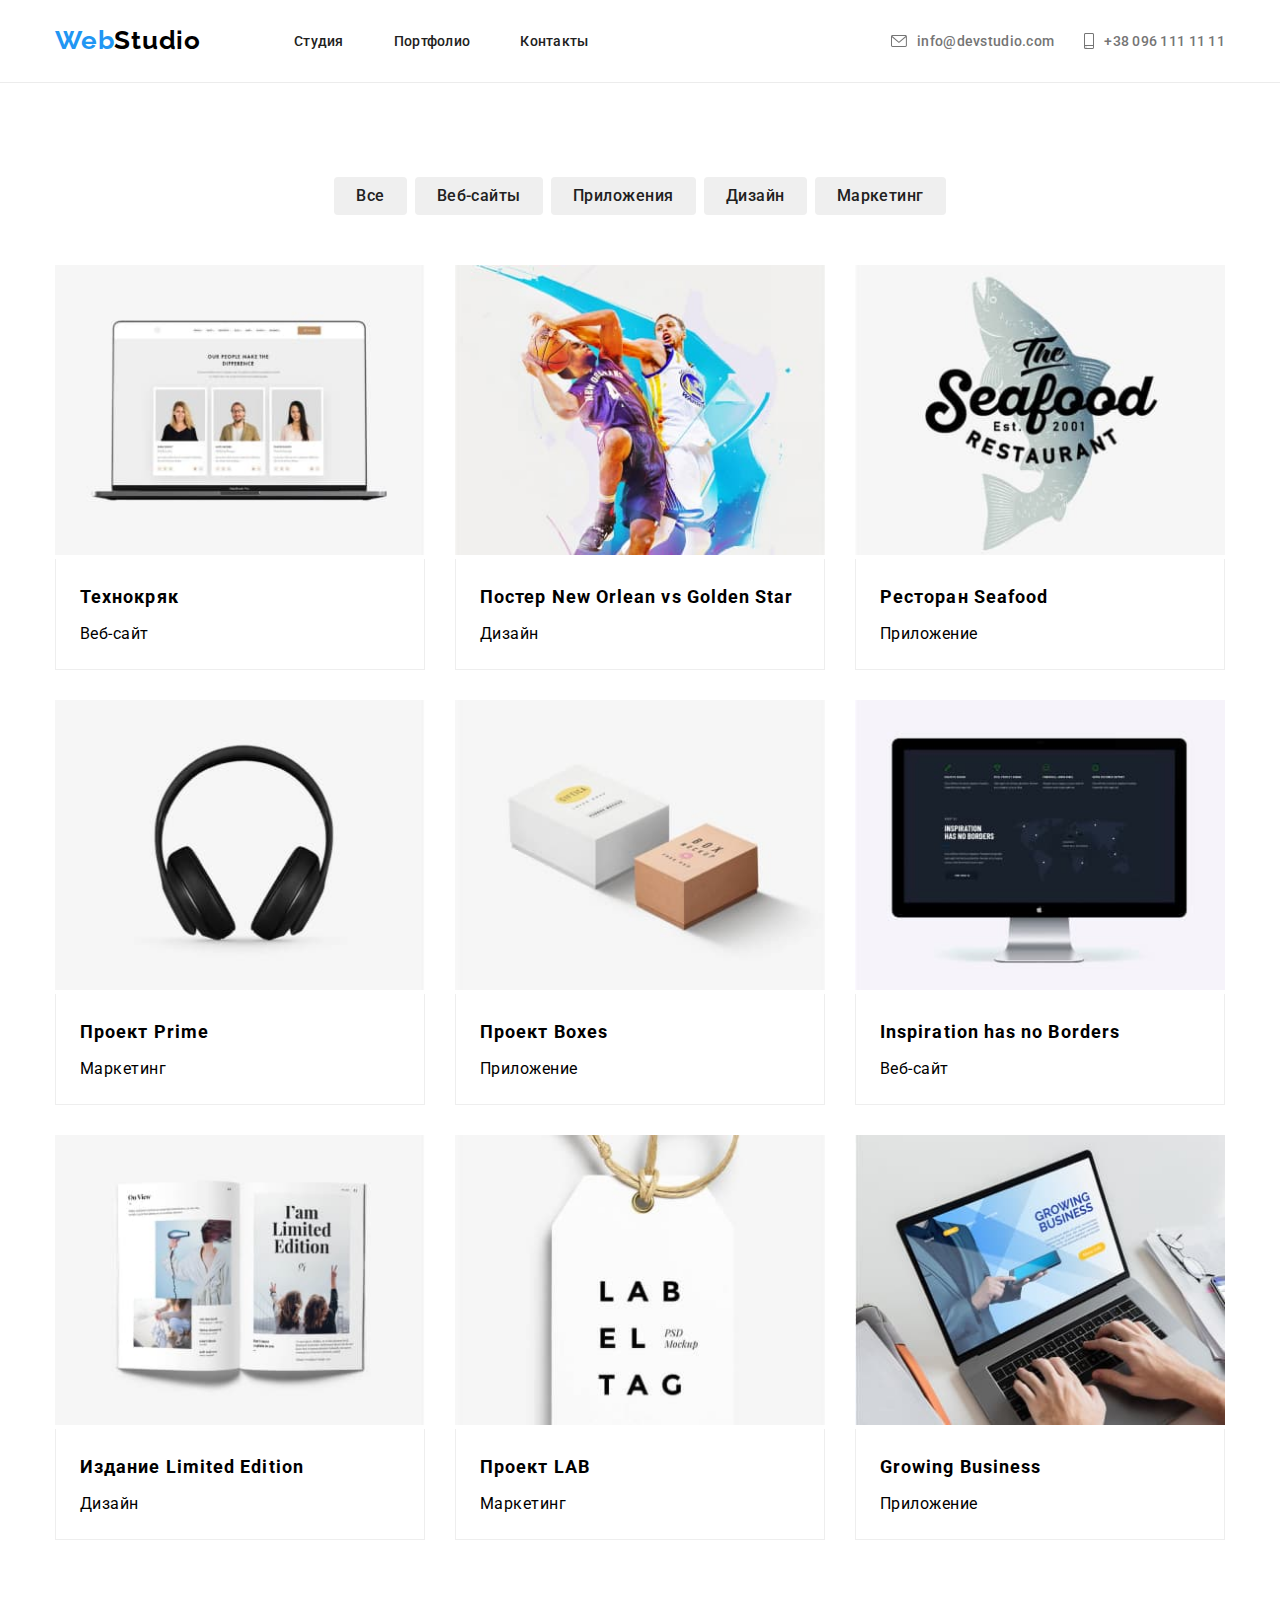
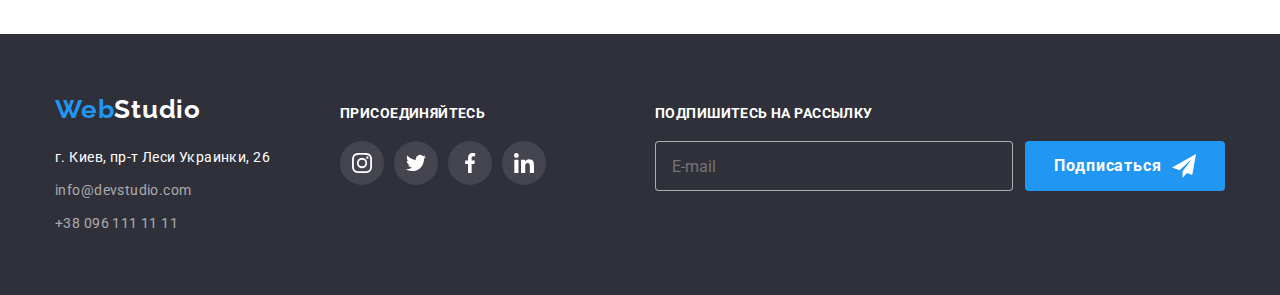
==== commit 4b14f200: "Правки внесены" ====
--- a/portfolio.html
+++ b/portfolio.html
@@ -16,24 +16,24 @@
         <div class="container header__container">
             <nav class="navigation">
                 <a class="logo" href="./index.html">Web<span class="logo__studio">Studio</span></a>
-                <ul class="menu">
-                    <li><a class="menu__link" href="./index.html">Студия</a></li>
-                    <li><a class="menu__link menu__link--current" href="#">Портфолио</a></li>
-                    <li><a class="menu__link" href="#">Контакты</a></li>
+                <ul class="navigation__list">
+                    <li class="navigation__item"><a class="navigation__link" href="./index.html">Студия</a></li>
+                    <li class="navigation__item navigation__link--current"><a class="navigation__link" href="./portfolio.html">Портфолио</a></li>
+                    <li class="navigation__item"><a class="navigation__link" href="#">Контакты</a></li>
                 </ul>
             </nav>
-            <ul class="contacts">
-                <li>
-                    <a class="contacts__link" href="mailto:info@devstudio.com">
-                        <svg class="contacts__icon" width="16" height="12">
+            <ul class="header-contacts">
+                <li class="header-contacts__item">
+                    <a class="header-contacts__link" href="mailto:info@devstudio.com">
+                        <svg class="header-contacts__icon" width="16" height="12">
                             <use href="./images/icons/symbol-defs.svg#envelope"></use>
                         </svg>
                         info@devstudio.com
                     </a>
                 </li>
-                <li>
-                    <a class="contacts__link" href="tel:+380961111111">
-                        <svg class="contacts__icon" width="10" height="16">
+                <li class="header-contacts__item">
+                    <a class="header-contacts__link" href="tel:+380961111111">
+                        <svg class="header-contacts__icon" width="10" height="16">
                             <use href="./images/icons/symbol-defs.svg#smartphone"></use>
                         </svg>
                         +38 096 111 11 11
@@ -201,7 +201,7 @@
             </div>
             <div class="invitation">
                 <p class="invitation__title">Присоединяйтесь</p>
-                <ul class="invitation__social-icons">
+                <ul class="invitation__socials">
                     <li class="invitation__item">
                         <a class="invitation__link" href="#">
                             <svg width="20" height="20">
@@ -241,13 +241,12 @@
                 <div class="subscription__box">
                     <input class="subscription__input" type="email" name="email" placeholder="E-mail" />
                     <button class="subscribe-btn" type="submit">
-                        <div class="subscribe-btn__content">
-                            <span class="subscribe-btn__text">Подписаться</span>
-                            <svg class="subscribe-btn__icon" width="24" height="24">
-                                <use href="./images/icons/symbol-defs.svg#icon-send">
-                                </use>
-                            </svg>
-                        </div>                                        
+                        <span class="subscribe-btn__text">Подписаться</span>
+                        <svg class="subscribe-btn__icon" width="24" height="24">
+                            <use href="./images/icons/symbol-defs.svg#icon-send">
+                            </use>
+                        </svg>
+    
                     </button>
                 </div>
     
--- a/css/main.min.css
+++ b/css/main.min.css
@@ -1,2 +1,2 @@
-/*! modern-normalize v1.0.0 | MIT License | https://github.com/sindresorhus/modern-normalize */*,*::before,*::after{-webkit-box-sizing:border-box;box-sizing:border-box}:root{-moz-tab-size:4;-o-tab-size:4;tab-size:4}html{line-height:1.15;-webkit-text-size-adjust:100%}body{margin:0;padding:0}body{font-family:system-ui,-apple-system,"Segoe UI",Roboto,Helvetica,Arial,sans-serif,"Apple Color Emoji","Segoe UI Emoji"}hr{height:0;color:inherit}abbr[title]{-webkit-text-decoration:underline dotted;text-decoration:underline dotted}b,strong{font-weight:bolder}code,kbd,samp,pre{font-family:ui-monospace, SFMono-Regular, Consolas, "Liberation Mono", Menlo, monospace;font-size:1em}small{font-size:80%}sub,sup{font-size:75%;line-height:0;position:relative;vertical-align:baseline}sub{bottom:-0.25em}sup{top:-0.5em}table{text-indent:0;border-color:inherit}button,input,optgroup,select,textarea{font-family:inherit;font-size:100%;line-height:1.15;margin:0}address{font-style:normal}button,select{text-transform:none}button,[type="button"],[type="reset"],[type="submit"]{-webkit-appearance:button}::-moz-focus-inner{border-style:none;padding:0}:-moz-focusring{outline:1px dotted ButtonText}:-moz-ui-invalid{box-shadow:none}legend{padding:0}progress{vertical-align:baseline}::-webkit-inner-spin-button,::-webkit-outer-spin-button{height:auto}[type="search"]{-webkit-appearance:textfield;outline-offset:-2px}::-webkit-search-decoration{-webkit-appearance:none}::-webkit-file-upload-button{-webkit-appearance:button;font:inherit}summary{display:list-item}ul{list-style:none}li{display:list-item;text-align:-webkit-match-parent}body{background-color:#FFFFFF;font-family:Roboto;font-style:normal}img{display:block;max-width:100%;height:auto}h1,h2,h3,h4,ul,p{margin:0px;padding:0px}.container{max-width:1200px;margin:0px auto;padding:0px 15px}.visually-hidden{position:absolute;width:1px;height:1px;margin:-1px;border:0;padding:0;white-space:nowrap;-webkit-clip-path:inset(100%);clip-path:inset(100%);clip:rect(0 0 0 0);overflow:hidden}.header{border-bottom:1px solid #ECECEC}.header__container{display:-webkit-box;display:-ms-flexbox;display:flex;-webkit-box-align:center;-ms-flex-align:center;align-items:center}.logo{text-decoration:none;font-family:Raleway;font-style:normal;font-weight:bold;font-size:26px;line-height:31px;letter-spacing:0.03em;color:#2196F3;padding:24px 0px 25px 0px;margin-right:93px}.logo__studio{color:#000000}.navigation{display:-webkit-box;display:-ms-flexbox;display:flex;-webkit-box-align:center;-ms-flex-align:center;align-items:center}.menu{display:-webkit-box;display:-ms-flexbox;display:flex;-webkit-box-align:center;-ms-flex-align:center;align-items:center;margin:0px;padding:32px 0px}.menu__link{position:relative;text-decoration:none;font-weight:500;font-size:14px;line-height:16px;letter-spacing:0.02em;color:#212121;padding-top:32px;padding-bottom:32px;margin-right:50px;-webkit-transition:color 250ms cubic-bezier(0.4, 0, 0.2, 1);transition:color 250ms cubic-bezier(0.4, 0, 0.2, 1)}.menu__link:hover,.menu__link:focus{color:#2196F3;-webkit-transition:color 250ms cubic-bezier(0.4, 0, 0.2, 1);transition:color 250ms cubic-bezier(0.4, 0, 0.2, 1)}.menu__link::after{content:"";position:absolute;left:0;bottom:0;display:block;width:100%;height:4px;border:1px solid #2196F3;border-radius:2px;background-color:#2196F3;-webkit-transform:scaleX(0);transform:scaleX(0);-webkit-transition:-webkit-transform 250ms cubic-bezier(0.4, 0, 0.2, 1);transition:-webkit-transform 250ms cubic-bezier(0.4, 0, 0.2, 1);transition:transform 250ms cubic-bezier(0.4, 0, 0.2, 1);transition:transform 250ms cubic-bezier(0.4, 0, 0.2, 1), -webkit-transform 250ms cubic-bezier(0.4, 0, 0.2, 1)}.menu__link:hover::after,.menu__link:focus::after{-webkit-transform:scaleX(1);transform:scaleX(1);-webkit-transition:-webkit-transform 250ms cubic-bezier(0.4, 0, 0.2, 1);transition:-webkit-transform 250ms cubic-bezier(0.4, 0, 0.2, 1);transition:transform 250ms cubic-bezier(0.4, 0, 0.2, 1);transition:transform 250ms cubic-bezier(0.4, 0, 0.2, 1), -webkit-transform 250ms cubic-bezier(0.4, 0, 0.2, 1)}.menu__link--current{color:#2196F3}.menu__link--current::after{-webkit-transform:scaleX(1);transform:scaleX(1)}.contacts{display:-webkit-box;display:-ms-flexbox;display:flex;-webkit-box-align:center;-ms-flex-align:center;align-items:center;margin-left:auto}.contacts__link{text-decoration:none;font-weight:500;font-size:14px;line-height:16px;letter-spacing:0.02em;color:#757575;-webkit-transition:color 250ms cubic-bezier(0.4, 0, 0.2, 1);transition:color 250ms cubic-bezier(0.4, 0, 0.2, 1);display:-webkit-box;display:-ms-flexbox;display:flex;-webkit-box-align:center;-ms-flex-align:center;align-items:center}.contacts__link:first-child{margin-right:30px}.contacts__link:hover,.contacts__link:focus{color:#2196F3;-webkit-transition:color 250ms cubic-bezier(0.4, 0, 0.2, 1);transition:color 250ms cubic-bezier(0.4, 0, 0.2, 1)}.contacts__icon{fill:currentColor;margin-right:10px}.section-hero{background-image:-webkit-gradient(linear, left top, right top, from(rgba(47,48,58,0.4)), to(rgba(47,48,58,0.4))),url(../images/main/hero.jpg);background-image:linear-gradient(to right, rgba(47,48,58,0.4), rgba(47,48,58,0.4)),url(../images/main/hero.jpg);background-color:#C4C4C4;background-repeat:no-repeat;background-position:center;background-size:cover;max-width:1600px;margin-left:auto;margin-right:auto}.section-hero__container{margin:0px auto;text-align:center;padding:200px 0}.section-hero__title{text-decoration:none;font-weight:900;font-size:44px;line-height:60px;letter-spacing:0.06em;text-transform:uppercase;color:#FFFFFF;max-width:696px;margin:0px auto 30px}.button{color:#FFFFFF;background-color:#2196F3;font-weight:bold;font-size:16px;line-height:30px;text-align:center;letter-spacing:0.06em;border:0px;border-radius:4px;padding:10px 32px}.section-features{padding-top:94px}.section-features__cards{display:-webkit-box;display:-ms-flexbox;display:flex;-webkit-box-pack:justify;-ms-flex-pack:justify;justify-content:space-between;margin:0px;padding:0px}.section-features__item{width:270px}.section-features__img{background:#F5F4FA;border-radius:4px;height:120px;width:270px;padding:25px 100px;margin-bottom:30px}.section-features__title{font-weight:bold;font-size:14px;line-height:16px;letter-spacing:0.03em;text-transform:uppercase;color:#212121;margin-bottom:10px}.section-features__desc{font-weight:normal;font-size:14px;line-height:24px;letter-spacing:0.03em;color:#757575}.section-case{padding-top:94px;padding-bottom:94px}.section-case__title{font-weight:bold;font-size:36px;line-height:42px;text-align:center;letter-spacing:0.03em;color:#212121;margin-bottom:50px}.section-case__cards{display:-webkit-box;display:-ms-flexbox;display:flex;-webkit-box-pack:justify;-ms-flex-pack:justify;justify-content:space-between}.section-case__thumb{position:relative;height:294px}.section-case__img{height:100%;width:100%;-o-object-fit:cover;object-fit:cover}.section-case__inscription{position:absolute;bottom:0;width:100%;height:70px;background:rgba(47,48,58,0.8);font-family:Roboto;font-weight:bold;font-size:14px;line-height:16px;text-align:center;letter-spacing:0.03em;text-transform:uppercase;color:#FFFFFF;padding:27px 0}.section-team{background:#F5F4FA}.section-team__container{padding-top:94px;padding-bottom:94px}.section-team__title{font-weight:bold;font-size:36px;line-height:42px;text-align:center;letter-spacing:0.03em;color:#212121;margin-bottom:50px}.section-team__cards{--set-gap: 30px;display:-webkit-box;display:-ms-flexbox;display:flex;-ms-flex-wrap:wrap;flex-wrap:wrap;margin:0px;margin-left:-30px;margin-top:calc(-1 * var(--set-gap))}.section-team__item{-ms-flex-preferred-size:calc(100%/ 4 - var(--set-gap));flex-basis:calc(100%/ 4 - var(--set-gap));margin-left:var(--set-gap);margin-top:30px;background-color:#FFFFFF;-webkit-box-shadow:0px 1px 3px rgba(0,0,0,0.12),0px 1px 1px rgba(0,0,0,0.14),0px 2px 1px rgba(0,0,0,0.2);box-shadow:0px 1px 3px rgba(0,0,0,0.12),0px 1px 1px rgba(0,0,0,0.14),0px 2px 1px rgba(0,0,0,0.2);border-radius:0px 0px 4px 4px}.section-team__thumb{height:260px}.section-team__img{width:100%;height:100%;-o-object-fit:cover;object-fit:cover}.section-team__desc{padding:30px 32px}.section-team__name{font-weight:500;font-size:16px;line-height:19px;letter-spacing:0.03em;color:#212121;text-align:center;margin-bottom:10px}.section-team__post{font-weight:normal;font-size:16px;line-height:19px;letter-spacing:0.03em;color:#757575;text-align:center;margin-bottom:16px}.section-team__social-icons{padding:0;margin:0;list-style:none;display:-webkit-box;display:-ms-flexbox;display:flex;-webkit-box-pack:justify;-ms-flex-pack:justify;justify-content:space-between}.section-team__link{display:-webkit-box;display:-ms-flexbox;display:flex;-webkit-box-pack:center;-ms-flex-pack:center;justify-content:center;-webkit-box-align:center;-ms-flex-align:center;align-items:center;width:44px;height:44px;border-radius:50%;fill:#AFB1B8;background-color:#ffffff;-webkit-transition:background-color 250ms cubic-bezier(0.4, 0, 0.2, 1),fill 250ms cubic-bezier(0.4, 0, 0.2, 1);transition:background-color 250ms cubic-bezier(0.4, 0, 0.2, 1),fill 250ms cubic-bezier(0.4, 0, 0.2, 1)}.section-team__link:hover,.section-team__link:focus{background-color:#2196F3;fill:#FFFFFF;-webkit-transition:background-color 250ms cubic-bezier(0.4, 0, 0.2, 1),fill 250ms cubic-bezier(0.4, 0, 0.2, 1);transition:background-color 250ms cubic-bezier(0.4, 0, 0.2, 1),fill 250ms cubic-bezier(0.4, 0, 0.2, 1)}.section-clients{padding-top:94px;padding-bottom:94px}.section-clients__title{font-weight:bold;font-size:36px;line-height:42px;text-align:center;letter-spacing:0.03em;color:#212121;margin-bottom:50px}.clients-logo{--set-gap: 30px;display:-webkit-box;display:-ms-flexbox;display:flex;-ms-flex-wrap:wrap;flex-wrap:wrap;margin-left:calc(-1 * var(--set-gap));margin-top:calc(-1 * var(--set-gap))}.clients-logo__item{-ms-flex-preferred-size:calc(100%/6 - var(--set-gap));flex-basis:calc(100%/6 - var(--set-gap));margin-left:var(--set-gap);margin-top:30px}.clients-logo__link{display:-webkit-box;display:-ms-flexbox;display:flex;-webkit-box-pack:center;-ms-flex-pack:center;justify-content:center;-webkit-box-align:center;-ms-flex-align:center;align-items:center;width:170px;height:90px;fill:#AFB1B8;border:1px solid #AFB1B8;border-radius:4px;-webkit-transition:fill 250ms cubic-bezier(0.4, 0, 0.2, 1),border 250ms cubic-bezier(0.4, 0, 0.2, 1);transition:fill 250ms cubic-bezier(0.4, 0, 0.2, 1),border 250ms cubic-bezier(0.4, 0, 0.2, 1)}.clients-logo__link:hover,.clients-logo__link:focus{fill:#2196F3;border:1px solid #2196F3}.section-clients__icon{fill:currentColor}.footer{background-color:#2F303A;padding-top:60px;padding-bottom:60px}.footer__logo{text-decoration:none;font-family:Raleway;font-style:normal;font-weight:bold;font-size:26px;line-height:31px;letter-spacing:0.03em;color:#2196F3;display:block;margin-bottom:20px}.footer__studio{color:#FFFFFF}.footer__address,.footer__mail,.footer__tel{text-decoration:none;font-family:Roboto;font-style:normal;font-weight:normal;font-size:14px;line-height:24px;letter-spacing:0.03em;display:block;margin-bottom:9px;color:#FFFFFF}.footer__mail,.footer__tel{color:rgba(255,255,255,0.6)}.footer__tel{margin-bottom:0}.footer__container,.invitation{display:-webkit-box;display:-ms-flexbox;display:flex;-webkit-box-align:baseline;-ms-flex-align:baseline;align-items:baseline}.invitation{-webkit-box-orient:vertical;-webkit-box-direction:normal;-ms-flex-direction:column;flex-direction:column;margin-left:70px}.invitation__title,.subscription__title{font-family:Roboto;font-style:normal;font-weight:bold;font-size:14px;line-height:16px;letter-spacing:0.03em;text-transform:uppercase;color:#FFFFFF;margin-bottom:20px}.invitation__social-icons{padding:0;margin:0;list-style:none;display:-webkit-box;display:-ms-flexbox;display:flex}.invitation__item:not(:last-child){margin-right:10px}.invitation__link{display:-webkit-box;display:-ms-flexbox;display:flex;-webkit-box-pack:center;-ms-flex-pack:center;justify-content:center;-webkit-box-align:center;-ms-flex-align:center;align-items:center;width:44px;height:44px;border-radius:50%;fill:#FFFFFF;background:rgba(255,255,255,0.1);-webkit-transition:background-color 250ms cubic-bezier(0.4, 0, 0.2, 1);transition:background-color 250ms cubic-bezier(0.4, 0, 0.2, 1)}.invitation__link:hover,.invitation__link:focus{background-color:#2196F3}.subscription{margin-left:auto}.subscription__box{display:-webkit-box;display:-ms-flexbox;display:flex;-webkit-box-align:center;-ms-flex-align:center;align-items:center}.subscription__input{width:358px;height:50px;font-family:Roboto;font-size:16px;line-height:20px;color:rgba(255,255,255,0.6);background:#2F303A;border:1px solid;border-radius:4px;margin-right:12px;padding:15px 16px}.subscribe-btn{width:200px;height:50px;background-color:#2196F3;border-radius:4px;border:0px;font-family:Roboto;font-weight:bold;font-size:16px;line-height:30px;letter-spacing:0.06em;text-align:center;color:#FFFFFF}.subscribe-btn__content{display:-webkit-box;display:-ms-flexbox;display:flex;-webkit-box-align:center;-ms-flex-align:center;align-items:center;-webkit-box-pack:center;-ms-flex-pack:center;justify-content:center}.subscribe-btn__text{margin-right:10px}.subscribe-btn__icon{fill:currentColor}.modal{position:fixed;top:0;left:0;width:100%;height:100%;background-color:rgba(0,0,0,0.2);border-radius:4px;opacity:1;-webkit-transition:opacity 250ms cubic-bezier(0.4, 0, 0.2, 1);transition:opacity 250ms cubic-bezier(0.4, 0, 0.2, 1)}.modal.is-hidden{opacity:0;pointer-events:none}.modal.is-hidden .modal__order{-webkit-transform:translate(-50%, -50%) scale(1.2);transform:translate(-50%, -50%) scale(1.2)}.modal__order{position:fixed;top:50%;left:50%;-webkit-transform:translate(-50%, -50%) scale(1);transform:translate(-50%, -50%) scale(1);-webkit-transition:-webkit-transform 250ms cubic-bezier(0.4, 0, 0.2, 1);transition:-webkit-transform 250ms cubic-bezier(0.4, 0, 0.2, 1);transition:transform 250ms cubic-bezier(0.4, 0, 0.2, 1);transition:transform 250ms cubic-bezier(0.4, 0, 0.2, 1), -webkit-transform 250ms cubic-bezier(0.4, 0, 0.2, 1);width:528px;height:581px;border-radius:4px;background-color:#ffffff;padding:40px}.close-button{position:absolute;top:8px;right:8px;display:-webkit-box;display:-ms-flexbox;display:flex;-webkit-box-pack:center;-ms-flex-pack:center;justify-content:center;height:30px;width:30px;padding:6px;border-radius:50%;border:1px solid rgba(0,0,0,0.1);background-color:#ffffff;-webkit-transition:fill 250ms cubic-bezier(0.4, 0, 0.2, 1);transition:fill 250ms cubic-bezier(0.4, 0, 0.2, 1)}.close-button:hover,.close-button:focus,.close-button:active{fill:#2196F3}.signup-form{display:-webkit-box;display:-ms-flexbox;display:flex;-webkit-box-orient:vertical;-webkit-box-direction:normal;-ms-flex-direction:column;flex-direction:column}.signup-form__title{font-family:Roboto;font-weight:bold;font-size:20px;line-height:23px;text-align:center;letter-spacing:0.03em;color:#212121;margin-bottom:12px}.signup-form__label{display:-webkit-box;display:-ms-flexbox;display:flex;-webkit-box-orient:vertical;-webkit-box-direction:normal;-ms-flex-direction:column;flex-direction:column;font-family:Roboto;font-size:12px;line-height:14.06px;letter-spacing:0.01em;color:#757575;margin-bottom:10px}.signup-form__label:hover .data-input__place,.signup-form__label:focus .data-input__place,.signup-form__label:focus-within .data-input__place{border:1px solid #2196F3;outline:none}.signup-form__label:hover .data-input__icon,.signup-form__label:focus .data-input__icon,.signup-form__label:focus-within .data-input__icon{fill:#2196F3}.data-input{position:relative;margin-top:4px}.data-input__place{border:1px solid rgba(33,33,33,0.2);border-radius:4px;width:448px;height:40px;padding-left:42px;-webkit-transition:border 250ms cubic-bezier(0.4, 0, 0.2, 1);transition:border 250ms cubic-bezier(0.4, 0, 0.2, 1)}.data-input__icon{position:absolute;top:50%;-webkit-transform:translateY(-50%);transform:translateY(-50%);left:12px;-webkit-transition:fill 250ms cubic-bezier(0.4, 0, 0.2, 1);transition:fill 250ms cubic-bezier(0.4, 0, 0.2, 1)}.signup-form__textarea{border:1px solid rgba(33,33,33,0.2);border-radius:4px;width:448px;height:120px;overflow:auto;resize:none;padding:12px 16px;margin-top:4px;-webkit-transition:border 250ms cubic-bezier(0.4, 0, 0.2, 1);transition:border 250ms cubic-bezier(0.4, 0, 0.2, 1)}.signup-form__textarea::-webkit-input-placeholder{color:rgba(117,117,117,0.5)}.signup-form__textarea:-ms-input-placeholder{color:rgba(117,117,117,0.5)}.signup-form__textarea::-ms-input-placeholder{color:rgba(117,117,117,0.5)}.signup-form__textarea::placeholder{color:rgba(117,117,117,0.5)}.signup-form__textarea:hover,.signup-form__textarea:focus,.signup-form__textarea:focus-within{border:1px solid #2196F3;outline:none}.conditions{margin-bottom:30px;display:-webkit-box;display:-ms-flexbox;display:flex;-webkit-box-pack:center;-ms-flex-pack:center;justify-content:center;-webkit-box-align:center;-ms-flex-align:center;align-items:center}.conditions__text{font-family:Roboto;font-size:14px;line-height:24px;letter-spacing:0.03em;color:#757575}.conditions__link{color:#2196F3}.condition__icon{fill:#ffffff;border:2px solid #212121;border-radius:2px;margin-right:7px}.condition__checkbox:checked+.condition__icon{fill:#2196F3;border:none;-webkit-transition:fill 250ms cubic-bezier(0.4, 0, 0.2, 1);transition:fill 250ms cubic-bezier(0.4, 0, 0.2, 1)}.modal-button{display:block;margin:0px auto;height:50px;width:200px;background-color:#2196F3;border:1px solid #2196F3;-webkit-box-shadow:0px 4px 4px rgba(0,0,0,0.15);box-shadow:0px 4px 4px rgba(0,0,0,0.15);border-radius:4px;font-family:Roboto;font-weight:bold;font-size:16px;line-height:30px;letter-spacing:0.06em;color:#ffffff;-webkit-transition:border 250ms cubic-bezier(0.4, 0, 0.2, 1),background-color 250ms cubic-bezier(0.4, 0, 0.2, 1);transition:border 250ms cubic-bezier(0.4, 0, 0.2, 1),background-color 250ms cubic-bezier(0.4, 0, 0.2, 1)}.modal-button:hover,.modal-button:focus{background-color:#188CE8;border:1px solid  #188CE8}.portfolio__container{padding-top:94px;padding-bottom:94px}.filter{display:-webkit-box;display:-ms-flexbox;display:flex;-webkit-box-pack:center;-ms-flex-pack:center;justify-content:center;-webkit-box-align:center;-ms-flex-align:center;align-items:center;border-radius:4px;margin-bottom:50px}.filter__item{margin-right:8px}.filter__item:last-child{margin-right:0}.filter__button{font-weight:500;font-size:16px;line-height:26px;text-align:center;letter-spacing:0.03em;color:#212121;border:0px;padding:6px 22px;border-radius:4px;-webkit-transition:background-color 250ms cubic-bezier(0.4, 0, 0.2, 1),color 250ms cubic-bezier(0.4, 0, 0.2, 1),-webkit-box-shadow 250ms cubic-bezier(0.4, 0, 0.2, 1);transition:background-color 250ms cubic-bezier(0.4, 0, 0.2, 1),color 250ms cubic-bezier(0.4, 0, 0.2, 1),-webkit-box-shadow 250ms cubic-bezier(0.4, 0, 0.2, 1);transition:background-color 250ms cubic-bezier(0.4, 0, 0.2, 1),color 250ms cubic-bezier(0.4, 0, 0.2, 1),box-shadow 250ms cubic-bezier(0.4, 0, 0.2, 1);transition:background-color 250ms cubic-bezier(0.4, 0, 0.2, 1),color 250ms cubic-bezier(0.4, 0, 0.2, 1),box-shadow 250ms cubic-bezier(0.4, 0, 0.2, 1),-webkit-box-shadow 250ms cubic-bezier(0.4, 0, 0.2, 1)}.filter__button:hover,.filter__button:focus{background-color:#2196F3;color:#FFFFFF;-webkit-box-shadow:0px 3px 1px rgba(0,0,0,0.1),0px 1px 2px rgba(0,0,0,0.08),0px 2px 2px rgba(0,0,0,0.12);box-shadow:0px 3px 1px rgba(0,0,0,0.1),0px 1px 2px rgba(0,0,0,0.08),0px 2px 2px rgba(0,0,0,0.12)}.grid{display:-webkit-box;display:-ms-flexbox;display:flex;-ms-flex-wrap:wrap;flex-wrap:wrap;padding:0;margin-top:-30px;margin-left:-30px;list-style:none}.grid__card{-ms-flex-preferred-size:calc(100% / 3 - 30px);flex-basis:calc(100% / 3 - 30px);margin-top:30px;margin-left:30px;-webkit-transition:-webkit-box-shadow 250ms cubic-bezier(0.4, 0, 0.2, 1);transition:-webkit-box-shadow 250ms cubic-bezier(0.4, 0, 0.2, 1);transition:box-shadow 250ms cubic-bezier(0.4, 0, 0.2, 1);transition:box-shadow 250ms cubic-bezier(0.4, 0, 0.2, 1), -webkit-box-shadow 250ms cubic-bezier(0.4, 0, 0.2, 1)}.grid__card:hover,.grid__card:focus{-webkit-box-shadow:0px 4px 4px rgba(0,0,0,0.25),0px 1px 1px rgba(0,0,0,0.12),0px 4px 4px rgba(0,0,0,0.06);box-shadow:0px 4px 4px rgba(0,0,0,0.25),0px 1px 1px rgba(0,0,0,0.12),0px 4px 4px rgba(0,0,0,0.06);-webkit-transition:-webkit-box-shadow 250ms cubic-bezier(0.4, 0, 0.2, 1);transition:-webkit-box-shadow 250ms cubic-bezier(0.4, 0, 0.2, 1);transition:box-shadow 250ms cubic-bezier(0.4, 0, 0.2, 1);transition:box-shadow 250ms cubic-bezier(0.4, 0, 0.2, 1), -webkit-box-shadow 250ms cubic-bezier(0.4, 0, 0.2, 1)}.grid__card:hover .grid__overlay{-webkit-transform:translateY(0);transform:translateY(0)}.grid__thumb{height:294px;position:relative;overflow:hidden}.grid__img{display:block;width:100%;height:auto;-o-object-fit:cover;object-fit:cover}.grid__overlay{position:absolute;top:0;left:0;width:100%;height:100%;-webkit-transform:translateY(100%);transform:translateY(100%);-webkit-transition:-webkit-transform 250ms cubic-bezier(0.4, 0, 0.2, 1);transition:-webkit-transform 250ms cubic-bezier(0.4, 0, 0.2, 1);transition:transform 250ms cubic-bezier(0.4, 0, 0.2, 1);transition:transform 250ms cubic-bezier(0.4, 0, 0.2, 1), -webkit-transform 250ms cubic-bezier(0.4, 0, 0.2, 1);background-color:rgba(33,150,243,0.9);color:#ffffff;padding:63px 24px;font-family:Roboto;font-weight:normal;font-size:18px;line-height:28px;letter-spacing:0.03em}.grid__title{font-weight:bold;font-size:18px;line-height:36px;letter-spacing:0.06em;color:var(--title-color);margin:0px}.grid__description{font-weight:normal;font-size:16px;line-height:30px;letter-spacing:0.03em;color:var(--text-color);margin-top:4px}.grid__content{padding:20px 24px;border-left:1px solid #EEEEEE;border-right:1px solid #EEEEEE;border-bottom:1px solid #EEEEEE}
+/*! modern-normalize v1.0.0 | MIT License | https://github.com/sindresorhus/modern-normalize */*,*::before,*::after{-webkit-box-sizing:border-box;box-sizing:border-box}:root{-moz-tab-size:4;-o-tab-size:4;tab-size:4}html{line-height:1.15;-webkit-text-size-adjust:100%}body{margin:0;padding:0}body{font-family:system-ui,-apple-system,"Segoe UI",Roboto,Helvetica,Arial,sans-serif,"Apple Color Emoji","Segoe UI Emoji"}hr{height:0;color:inherit}abbr[title]{-webkit-text-decoration:underline dotted;text-decoration:underline dotted}b,strong{font-weight:bolder}code,kbd,samp,pre{font-family:ui-monospace, SFMono-Regular, Consolas, "Liberation Mono", Menlo, monospace;font-size:1em}small{font-size:80%}sub,sup{font-size:75%;line-height:0;position:relative;vertical-align:baseline}sub{bottom:-0.25em}sup{top:-0.5em}table{text-indent:0;border-color:inherit}button,input,optgroup,select,textarea{font-family:inherit;font-size:100%;line-height:1.15;margin:0}address{font-style:normal}button,select{text-transform:none}button,[type="button"],[type="reset"],[type="submit"]{-webkit-appearance:button}::-moz-focus-inner{border-style:none;padding:0}:-moz-focusring{outline:1px dotted ButtonText}:-moz-ui-invalid{box-shadow:none}legend{padding:0}progress{vertical-align:baseline}::-webkit-inner-spin-button,::-webkit-outer-spin-button{height:auto}[type="search"]{-webkit-appearance:textfield;outline-offset:-2px}::-webkit-search-decoration{-webkit-appearance:none}::-webkit-file-upload-button{-webkit-appearance:button;font:inherit}summary{display:list-item}ul{list-style:none}li{display:list-item;text-align:-webkit-match-parent}body{background-color:#FFFFFF;font-family:Roboto;font-style:normal}img{display:block;max-width:100%;height:auto}h1,h2,h3,h4,ul,p{margin:0px;padding:0px}.container{max-width:1200px;margin:0px auto;padding:0px 15px}.visually-hidden{position:absolute;width:1px;height:1px;margin:-1px;border:0;padding:0;white-space:nowrap;-webkit-clip-path:inset(100%);clip-path:inset(100%);clip:rect(0 0 0 0);overflow:hidden}.header{border-bottom:1px solid #ECECEC}.header__container{display:-webkit-box;display:-ms-flexbox;display:flex;-webkit-box-align:center;-ms-flex-align:center;align-items:center}.logo{text-decoration:none;font-family:Raleway;font-style:normal;font-weight:bold;font-size:26px;line-height:31px;letter-spacing:0.03em;color:#2196F3;padding:24px 0px 25px 0px;margin-right:93px}.logo__studio{color:#000000}.navigation{display:-webkit-box;display:-ms-flexbox;display:flex;-webkit-box-align:center;-ms-flex-align:center;align-items:center}.navigation__list{display:-webkit-box;display:-ms-flexbox;display:flex;-webkit-box-align:center;-ms-flex-align:center;align-items:center;margin:0px;padding:32px 0px}.navigation__item{margin-right:50px}.navigation__item:last-child{margin-right:0}.navigation__link{position:relative;text-decoration:none;font-weight:500;font-size:14px;line-height:16px;letter-spacing:0.02em;color:#212121;padding-top:32px;padding-bottom:32px;-webkit-transition:color 250ms cubic-bezier(0.4, 0, 0.2, 1);transition:color 250ms cubic-bezier(0.4, 0, 0.2, 1)}.navigation__link:hover,.navigation__link:focus{color:#2196F3;-webkit-transition:color 250ms cubic-bezier(0.4, 0, 0.2, 1);transition:color 250ms cubic-bezier(0.4, 0, 0.2, 1)}.navigation__link::after{content:"";position:absolute;left:0;bottom:0;display:block;width:100%;height:4px;border:1px solid #2196F3;border-radius:2px;background-color:#2196F3;-webkit-transform:scaleX(0);transform:scaleX(0);-webkit-transition:-webkit-transform 250ms cubic-bezier(0.4, 0, 0.2, 1);transition:-webkit-transform 250ms cubic-bezier(0.4, 0, 0.2, 1);transition:transform 250ms cubic-bezier(0.4, 0, 0.2, 1);transition:transform 250ms cubic-bezier(0.4, 0, 0.2, 1), -webkit-transform 250ms cubic-bezier(0.4, 0, 0.2, 1)}.navigation__link:hover::after,.navigation__link:focus::after{-webkit-transform:scaleX(1);transform:scaleX(1);-webkit-transition:-webkit-transform 250ms cubic-bezier(0.4, 0, 0.2, 1);transition:-webkit-transform 250ms cubic-bezier(0.4, 0, 0.2, 1);transition:transform 250ms cubic-bezier(0.4, 0, 0.2, 1);transition:transform 250ms cubic-bezier(0.4, 0, 0.2, 1), -webkit-transform 250ms cubic-bezier(0.4, 0, 0.2, 1)}.navigation__link--current{color:#2196F3}.navigation__link--current::after{-webkit-transform:scaleX(1);transform:scaleX(1)}.header-contacts{display:-webkit-box;display:-ms-flexbox;display:flex;-webkit-box-align:center;-ms-flex-align:center;align-items:center;margin-left:auto}.header-contacts__item:first-child{margin-right:30px}.header-contacts__link{text-decoration:none;font-weight:500;font-size:14px;line-height:16px;letter-spacing:0.02em;color:#757575;-webkit-transition:color 250ms cubic-bezier(0.4, 0, 0.2, 1);transition:color 250ms cubic-bezier(0.4, 0, 0.2, 1);display:-webkit-box;display:-ms-flexbox;display:flex;-webkit-box-align:center;-ms-flex-align:center;align-items:center}.header-contacts__link:hover,.header-contacts__link:focus{color:#2196F3;-webkit-transition:color 250ms cubic-bezier(0.4, 0, 0.2, 1);transition:color 250ms cubic-bezier(0.4, 0, 0.2, 1)}.header-contacts__icon{fill:currentColor;margin-right:10px}.hero{background-image:-webkit-gradient(linear, left top, right top, from(rgba(47,48,58,0.4)), to(rgba(47,48,58,0.4))),url(../images/main/hero.jpg);background-image:linear-gradient(to right, rgba(47,48,58,0.4), rgba(47,48,58,0.4)),url(../images/main/hero.jpg);background-color:#C4C4C4;background-repeat:no-repeat;background-position:center;background-size:cover;max-width:1600px;margin-left:auto;margin-right:auto}.hero__container{margin:0px auto;text-align:center;padding:200px 0}.hero__title{text-decoration:none;font-weight:900;font-size:44px;line-height:60px;letter-spacing:0.06em;text-transform:uppercase;color:#FFFFFF;max-width:696px;margin:0px auto 30px}.hero__button{color:#FFFFFF;background-color:#2196F3;font-weight:bold;font-size:16px;line-height:30px;text-align:center;letter-spacing:0.06em;border:0px;border-radius:4px;padding:10px 32px}.features{padding-top:94px}.features__cards{--gep-set: 30px;display:-webkit-box;display:-ms-flexbox;display:flex;-ms-flex-wrap:wrap;flex-wrap:wrap;margin-left:-30px;margin-top:calc(-1 * var(--set-gap))}.features__item{-ms-flex-preferred-size:calc(100%/4 - var(--gep-set));flex-basis:calc(100%/4 - var(--gep-set));margin-left:var(--gep-set);margin-top:var(--gep-set)}.features__box{background:#F5F4FA;border-radius:4px;height:120px;width:270px;padding:25px 100px;margin-bottom:30px}.features__title{font-weight:bold;font-size:14px;line-height:16px;letter-spacing:0.03em;text-transform:uppercase;color:#212121;margin-bottom:10px}.features__desc{font-weight:normal;font-size:14px;line-height:24px;letter-spacing:0.03em;color:#757575}.case{padding-top:94px;padding-bottom:94px}.case__title{font-weight:bold;font-size:36px;line-height:42px;text-align:center;letter-spacing:0.03em;color:#212121;margin-bottom:50px}.case__cards{--set-gap: 30px;display:-webkit-box;display:-ms-flexbox;display:flex;-ms-flex-wrap:wrap;flex-wrap:wrap;margin-left:calc(-1 * var(--set-gap));margin-top:calc(-1 * var(--set-gap))}.case__item{-ms-flex-preferred-size:calc(100%/ 3 - var(--set-gap));flex-basis:calc(100%/ 3 - var(--set-gap));margin-left:var(--set-gap);margin-top:var(--set-gap)}.case__thumb{position:relative;height:294px}.case__img{height:100%;width:100%;-o-object-fit:cover;object-fit:cover}.case__inscription{position:absolute;bottom:0;width:100%;height:70px;background:rgba(47,48,58,0.8);font-family:Roboto;font-weight:bold;font-size:14px;line-height:16px;text-align:center;letter-spacing:0.03em;text-transform:uppercase;color:#FFFFFF;padding:27px 0}.team{background:#F5F4FA}.team__container{padding-top:94px;padding-bottom:94px}.team__title{font-weight:bold;font-size:36px;line-height:42px;text-align:center;letter-spacing:0.03em;color:#212121;margin-bottom:50px}.team__cards{--set-gap: 30px;display:-webkit-box;display:-ms-flexbox;display:flex;-ms-flex-wrap:wrap;flex-wrap:wrap;margin-left:-30px;margin-top:calc(-1 * var(--set-gap))}.team__item{-ms-flex-preferred-size:calc(100%/ 4 - var(--set-gap));flex-basis:calc(100%/ 4 - var(--set-gap));margin-left:var(--set-gap);margin-top:30px;background-color:#FFFFFF;-webkit-box-shadow:0px 1px 3px rgba(0,0,0,0.12),0px 1px 1px rgba(0,0,0,0.14),0px 2px 1px rgba(0,0,0,0.2);box-shadow:0px 1px 3px rgba(0,0,0,0.12),0px 1px 1px rgba(0,0,0,0.14),0px 2px 1px rgba(0,0,0,0.2);border-radius:0px 0px 4px 4px}.team__thumb{height:260px}.team__img{width:100%;height:100%;-o-object-fit:cover;object-fit:cover}.team__desc{padding:30px 32px}.team__name{font-weight:500;font-size:16px;line-height:19px;letter-spacing:0.03em;color:#212121;text-align:center;margin-bottom:10px}.team__post{font-weight:normal;font-size:16px;line-height:19px;letter-spacing:0.03em;color:#757575;text-align:center;margin-bottom:16px}.team__socials{padding:0;margin:0;list-style:none;display:-webkit-box;display:-ms-flexbox;display:flex}.team__icon{margin-right:10px}.team__icon:last-child{margin-right:0}.team__link{display:-webkit-box;display:-ms-flexbox;display:flex;-webkit-box-pack:center;-ms-flex-pack:center;justify-content:center;-webkit-box-align:center;-ms-flex-align:center;align-items:center;width:44px;height:44px;border-radius:50%;fill:#AFB1B8;background-color:#ffffff;-webkit-transition:background-color 250ms cubic-bezier(0.4, 0, 0.2, 1),fill 250ms cubic-bezier(0.4, 0, 0.2, 1);transition:background-color 250ms cubic-bezier(0.4, 0, 0.2, 1),fill 250ms cubic-bezier(0.4, 0, 0.2, 1)}.team__link:hover,.team__link:focus{background-color:#2196F3;fill:#FFFFFF;-webkit-transition:background-color 250ms cubic-bezier(0.4, 0, 0.2, 1),fill 250ms cubic-bezier(0.4, 0, 0.2, 1);transition:background-color 250ms cubic-bezier(0.4, 0, 0.2, 1),fill 250ms cubic-bezier(0.4, 0, 0.2, 1)}.clients{padding-top:94px;padding-bottom:94px}.clients__title{font-weight:bold;font-size:36px;line-height:42px;text-align:center;letter-spacing:0.03em;color:#212121;margin-bottom:50px}.clients-list{--set-gap: 30px;display:-webkit-box;display:-ms-flexbox;display:flex;-ms-flex-wrap:wrap;flex-wrap:wrap;margin-left:calc(-1 * var(--set-gap));margin-top:calc(-1 * var(--set-gap))}.clients-list__item{-ms-flex-preferred-size:calc(100%/6 - var(--set-gap));flex-basis:calc(100%/6 - var(--set-gap));margin-left:var(--set-gap);margin-top:30px}.clients-list__link{display:-webkit-box;display:-ms-flexbox;display:flex;-webkit-box-pack:center;-ms-flex-pack:center;justify-content:center;-webkit-box-align:center;-ms-flex-align:center;align-items:center;width:170px;height:90px;fill:#AFB1B8;border:1px solid #AFB1B8;border-radius:4px;-webkit-transition:fill 250ms cubic-bezier(0.4, 0, 0.2, 1),border 250ms cubic-bezier(0.4, 0, 0.2, 1);transition:fill 250ms cubic-bezier(0.4, 0, 0.2, 1),border 250ms cubic-bezier(0.4, 0, 0.2, 1)}.clients-list__link:hover,.clients-list__link:focus{fill:#2196F3;border:1px solid #2196F3}.clients-list__link:hover .clients-list__logo,.clients-list__link:focus .clients-list__logo{fill:#2196F3}.clients-list__logo{fill:#AFB1B8;-webkit-transition:fill 250ms cubic-bezier(0.4, 0, 0.2, 1),border 250ms cubic-bezier(0.4, 0, 0.2, 1);transition:fill 250ms cubic-bezier(0.4, 0, 0.2, 1),border 250ms cubic-bezier(0.4, 0, 0.2, 1)}.footer{background-color:#2F303A;padding-top:60px;padding-bottom:60px}.footer__logo{text-decoration:none;font-family:Raleway;font-style:normal;font-weight:bold;font-size:26px;line-height:31px;letter-spacing:0.03em;color:#2196F3;display:block;margin-bottom:20px}.footer__studio{color:#FFFFFF}.footer__address,.footer__mail,.footer__tel{text-decoration:none;font-family:Roboto;font-style:normal;font-weight:normal;font-size:14px;line-height:24px;letter-spacing:0.03em;display:block;margin-bottom:9px;color:#FFFFFF}.footer__mail,.footer__tel{color:rgba(255,255,255,0.6)}.footer__tel{margin-bottom:0}.footer__container,.invitation{display:-webkit-box;display:-ms-flexbox;display:flex;-webkit-box-align:baseline;-ms-flex-align:baseline;align-items:baseline}.invitation{-webkit-box-orient:vertical;-webkit-box-direction:normal;-ms-flex-direction:column;flex-direction:column;margin-left:70px}.invitation__title,.subscription__title{font-family:Roboto;font-style:normal;font-weight:bold;font-size:14px;line-height:16px;letter-spacing:0.03em;text-transform:uppercase;color:#FFFFFF;margin-bottom:20px}.invitation__socials{padding:0;margin:0;list-style:none;display:-webkit-box;display:-ms-flexbox;display:flex}.invitation__item:not(:last-child){margin-right:10px}.invitation__link{display:-webkit-box;display:-ms-flexbox;display:flex;-webkit-box-pack:center;-ms-flex-pack:center;justify-content:center;-webkit-box-align:center;-ms-flex-align:center;align-items:center;width:44px;height:44px;border-radius:50%;fill:#FFFFFF;background:rgba(255,255,255,0.1);-webkit-transition:background-color 250ms cubic-bezier(0.4, 0, 0.2, 1);transition:background-color 250ms cubic-bezier(0.4, 0, 0.2, 1)}.invitation__link:hover,.invitation__link:focus{background-color:#2196F3}.subscription{margin-left:auto}.subscription__box{display:-webkit-box;display:-ms-flexbox;display:flex;-webkit-box-align:center;-ms-flex-align:center;align-items:center}.subscription__input{width:358px;height:50px;font-family:Roboto;font-size:16px;line-height:20px;color:rgba(255,255,255,0.6);background:#2F303A;border:1px solid;border-radius:4px;margin-right:12px;padding:15px 16px}.subscribe-btn{width:200px;height:50px;background-color:#2196F3;border-radius:4px;border:0px;font-family:Roboto;font-weight:bold;font-size:16px;line-height:30px;letter-spacing:0.06em;text-align:center;color:#FFFFFF;display:-webkit-box;display:-ms-flexbox;display:flex;-webkit-box-align:center;-ms-flex-align:center;align-items:center;-webkit-box-pack:center;-ms-flex-pack:center;justify-content:center}.subscribe-btn__text{margin-right:10px}.subscribe-btn__icon{fill:currentColor}.modal{position:fixed;top:0;left:0;width:100%;height:100%;background-color:rgba(0,0,0,0.2);border-radius:4px;opacity:1;-webkit-transition:opacity 250ms cubic-bezier(0.4, 0, 0.2, 1);transition:opacity 250ms cubic-bezier(0.4, 0, 0.2, 1)}.modal.is-hidden{opacity:0;pointer-events:none}.modal.is-hidden .modal__order{-webkit-transform:translate(-50%, -50%) scale(1.2);transform:translate(-50%, -50%) scale(1.2)}.modal__order{position:fixed;top:50%;left:50%;-webkit-transform:translate(-50%, -50%) scale(1);transform:translate(-50%, -50%) scale(1);-webkit-transition:-webkit-transform 250ms cubic-bezier(0.4, 0, 0.2, 1);transition:-webkit-transform 250ms cubic-bezier(0.4, 0, 0.2, 1);transition:transform 250ms cubic-bezier(0.4, 0, 0.2, 1);transition:transform 250ms cubic-bezier(0.4, 0, 0.2, 1), -webkit-transform 250ms cubic-bezier(0.4, 0, 0.2, 1);width:528px;height:581px;border-radius:4px;background-color:#ffffff;padding:40px}.close-button{position:absolute;top:8px;right:8px;display:-webkit-box;display:-ms-flexbox;display:flex;-webkit-box-pack:center;-ms-flex-pack:center;justify-content:center;height:30px;width:30px;padding:6px;border-radius:50%;border:1px solid rgba(0,0,0,0.1);background-color:#ffffff;-webkit-transition:fill 250ms cubic-bezier(0.4, 0, 0.2, 1);transition:fill 250ms cubic-bezier(0.4, 0, 0.2, 1)}.close-button:hover,.close-button:focus,.close-button:active{fill:#2196F3}.signup-form{display:-webkit-box;display:-ms-flexbox;display:flex;-webkit-box-orient:vertical;-webkit-box-direction:normal;-ms-flex-direction:column;flex-direction:column}.signup-form__title{font-family:Roboto;font-weight:bold;font-size:20px;line-height:23px;text-align:center;letter-spacing:0.03em;color:#212121;margin-bottom:12px}.signup-form__label{display:-webkit-box;display:-ms-flexbox;display:flex;-webkit-box-orient:vertical;-webkit-box-direction:normal;-ms-flex-direction:column;flex-direction:column;font-family:Roboto;font-size:12px;line-height:14.06px;letter-spacing:0.01em;color:#757575;margin-bottom:10px}.signup-form__label:hover .data-input__place,.signup-form__label:focus .data-input__place,.signup-form__label:focus-within .data-input__place{border:1px solid #2196F3;outline:none}.signup-form__label:hover .data-input__icon,.signup-form__label:focus .data-input__icon,.signup-form__label:focus-within .data-input__icon{fill:#2196F3}.data-input{position:relative;margin-top:4px}.data-input__place{border:1px solid rgba(33,33,33,0.2);border-radius:4px;width:448px;height:40px;padding-left:42px;-webkit-transition:border 250ms cubic-bezier(0.4, 0, 0.2, 1);transition:border 250ms cubic-bezier(0.4, 0, 0.2, 1)}.data-input__icon{position:absolute;top:50%;-webkit-transform:translateY(-50%);transform:translateY(-50%);left:12px;-webkit-transition:fill 250ms cubic-bezier(0.4, 0, 0.2, 1);transition:fill 250ms cubic-bezier(0.4, 0, 0.2, 1)}.signup-form__textarea{border:1px solid rgba(33,33,33,0.2);border-radius:4px;width:448px;height:120px;overflow:auto;resize:none;padding:12px 16px;margin-top:4px;-webkit-transition:border 250ms cubic-bezier(0.4, 0, 0.2, 1);transition:border 250ms cubic-bezier(0.4, 0, 0.2, 1)}.signup-form__textarea::-webkit-input-placeholder{color:rgba(117,117,117,0.5)}.signup-form__textarea:-ms-input-placeholder{color:rgba(117,117,117,0.5)}.signup-form__textarea::-ms-input-placeholder{color:rgba(117,117,117,0.5)}.signup-form__textarea::placeholder{color:rgba(117,117,117,0.5)}.signup-form__textarea:hover,.signup-form__textarea:focus,.signup-form__textarea:focus-within{border:1px solid #2196F3;outline:none}.conditions{margin-bottom:30px;display:-webkit-box;display:-ms-flexbox;display:flex;-webkit-box-pack:center;-ms-flex-pack:center;justify-content:center;-webkit-box-align:center;-ms-flex-align:center;align-items:center}.conditions__text{font-family:Roboto;font-size:14px;line-height:24px;letter-spacing:0.03em;color:#757575}.conditions__link{color:#2196F3}.condition__icon{fill:#ffffff;border:2px solid #212121;border-radius:2px;margin-right:7px}.condition__checkbox:checked+.condition__icon{fill:#2196F3;border:none;-webkit-transition:fill 250ms cubic-bezier(0.4, 0, 0.2, 1);transition:fill 250ms cubic-bezier(0.4, 0, 0.2, 1)}.modal-button{display:block;margin:0px auto;height:50px;width:200px;background-color:#2196F3;border:1px solid #2196F3;-webkit-box-shadow:0px 4px 4px rgba(0,0,0,0.15);box-shadow:0px 4px 4px rgba(0,0,0,0.15);border-radius:4px;font-family:Roboto;font-weight:bold;font-size:16px;line-height:30px;letter-spacing:0.06em;color:#ffffff;-webkit-transition:border 250ms cubic-bezier(0.4, 0, 0.2, 1),background-color 250ms cubic-bezier(0.4, 0, 0.2, 1);transition:border 250ms cubic-bezier(0.4, 0, 0.2, 1),background-color 250ms cubic-bezier(0.4, 0, 0.2, 1)}.modal-button:hover,.modal-button:focus{background-color:#188CE8;border:1px solid  #188CE8}.portfolio__container{padding-top:94px;padding-bottom:94px}.filter{display:-webkit-box;display:-ms-flexbox;display:flex;-webkit-box-pack:center;-ms-flex-pack:center;justify-content:center;-webkit-box-align:center;-ms-flex-align:center;align-items:center;border-radius:4px;margin-bottom:50px}.filter__item{margin-right:8px}.filter__item:last-child{margin-right:0}.filter__button{font-weight:500;font-size:16px;line-height:26px;text-align:center;letter-spacing:0.03em;color:#212121;border:0px;padding:6px 22px;border-radius:4px;-webkit-transition:background-color 250ms cubic-bezier(0.4, 0, 0.2, 1),color 250ms cubic-bezier(0.4, 0, 0.2, 1),-webkit-box-shadow 250ms cubic-bezier(0.4, 0, 0.2, 1);transition:background-color 250ms cubic-bezier(0.4, 0, 0.2, 1),color 250ms cubic-bezier(0.4, 0, 0.2, 1),-webkit-box-shadow 250ms cubic-bezier(0.4, 0, 0.2, 1);transition:background-color 250ms cubic-bezier(0.4, 0, 0.2, 1),color 250ms cubic-bezier(0.4, 0, 0.2, 1),box-shadow 250ms cubic-bezier(0.4, 0, 0.2, 1);transition:background-color 250ms cubic-bezier(0.4, 0, 0.2, 1),color 250ms cubic-bezier(0.4, 0, 0.2, 1),box-shadow 250ms cubic-bezier(0.4, 0, 0.2, 1),-webkit-box-shadow 250ms cubic-bezier(0.4, 0, 0.2, 1)}.filter__button:hover,.filter__button:focus{background-color:#2196F3;color:#FFFFFF;-webkit-box-shadow:0px 3px 1px rgba(0,0,0,0.1),0px 1px 2px rgba(0,0,0,0.08),0px 2px 2px rgba(0,0,0,0.12);box-shadow:0px 3px 1px rgba(0,0,0,0.1),0px 1px 2px rgba(0,0,0,0.08),0px 2px 2px rgba(0,0,0,0.12)}.grid{display:-webkit-box;display:-ms-flexbox;display:flex;-ms-flex-wrap:wrap;flex-wrap:wrap;padding:0;margin-top:-30px;margin-left:-30px;list-style:none}.grid__card{-ms-flex-preferred-size:calc(100% / 3 - 30px);flex-basis:calc(100% / 3 - 30px);margin-top:30px;margin-left:30px;-webkit-transition:-webkit-box-shadow 250ms cubic-bezier(0.4, 0, 0.2, 1);transition:-webkit-box-shadow 250ms cubic-bezier(0.4, 0, 0.2, 1);transition:box-shadow 250ms cubic-bezier(0.4, 0, 0.2, 1);transition:box-shadow 250ms cubic-bezier(0.4, 0, 0.2, 1), -webkit-box-shadow 250ms cubic-bezier(0.4, 0, 0.2, 1)}.grid__card:hover,.grid__card:focus{-webkit-box-shadow:0px 4px 4px rgba(0,0,0,0.25),0px 1px 1px rgba(0,0,0,0.12),0px 4px 4px rgba(0,0,0,0.06);box-shadow:0px 4px 4px rgba(0,0,0,0.25),0px 1px 1px rgba(0,0,0,0.12),0px 4px 4px rgba(0,0,0,0.06);-webkit-transition:-webkit-box-shadow 250ms cubic-bezier(0.4, 0, 0.2, 1);transition:-webkit-box-shadow 250ms cubic-bezier(0.4, 0, 0.2, 1);transition:box-shadow 250ms cubic-bezier(0.4, 0, 0.2, 1);transition:box-shadow 250ms cubic-bezier(0.4, 0, 0.2, 1), -webkit-box-shadow 250ms cubic-bezier(0.4, 0, 0.2, 1)}.grid__card:hover .grid__overlay{-webkit-transform:translateY(0);transform:translateY(0)}.grid__thumb{height:294px;position:relative;overflow:hidden}.grid__img{display:block;width:100%;height:auto;-o-object-fit:cover;object-fit:cover}.grid__overlay{position:absolute;top:0;left:0;width:100%;height:100%;-webkit-transform:translateY(100%);transform:translateY(100%);-webkit-transition:-webkit-transform 250ms cubic-bezier(0.4, 0, 0.2, 1);transition:-webkit-transform 250ms cubic-bezier(0.4, 0, 0.2, 1);transition:transform 250ms cubic-bezier(0.4, 0, 0.2, 1);transition:transform 250ms cubic-bezier(0.4, 0, 0.2, 1), -webkit-transform 250ms cubic-bezier(0.4, 0, 0.2, 1);background-color:rgba(33,150,243,0.9);color:#ffffff;padding:63px 24px;font-family:Roboto;font-weight:normal;font-size:18px;line-height:28px;letter-spacing:0.03em}.grid__title{font-weight:bold;font-size:18px;line-height:36px;letter-spacing:0.06em;color:var(--title-color);margin:0px}.grid__description{font-weight:normal;font-size:16px;line-height:30px;letter-spacing:0.03em;color:var(--text-color);margin-top:4px}.grid__content{padding:20px 24px;border-left:1px solid #EEEEEE;border-right:1px solid #EEEEEE;border-bottom:1px solid #EEEEEE}
 /*# sourceMappingURL=main.min.css.map */